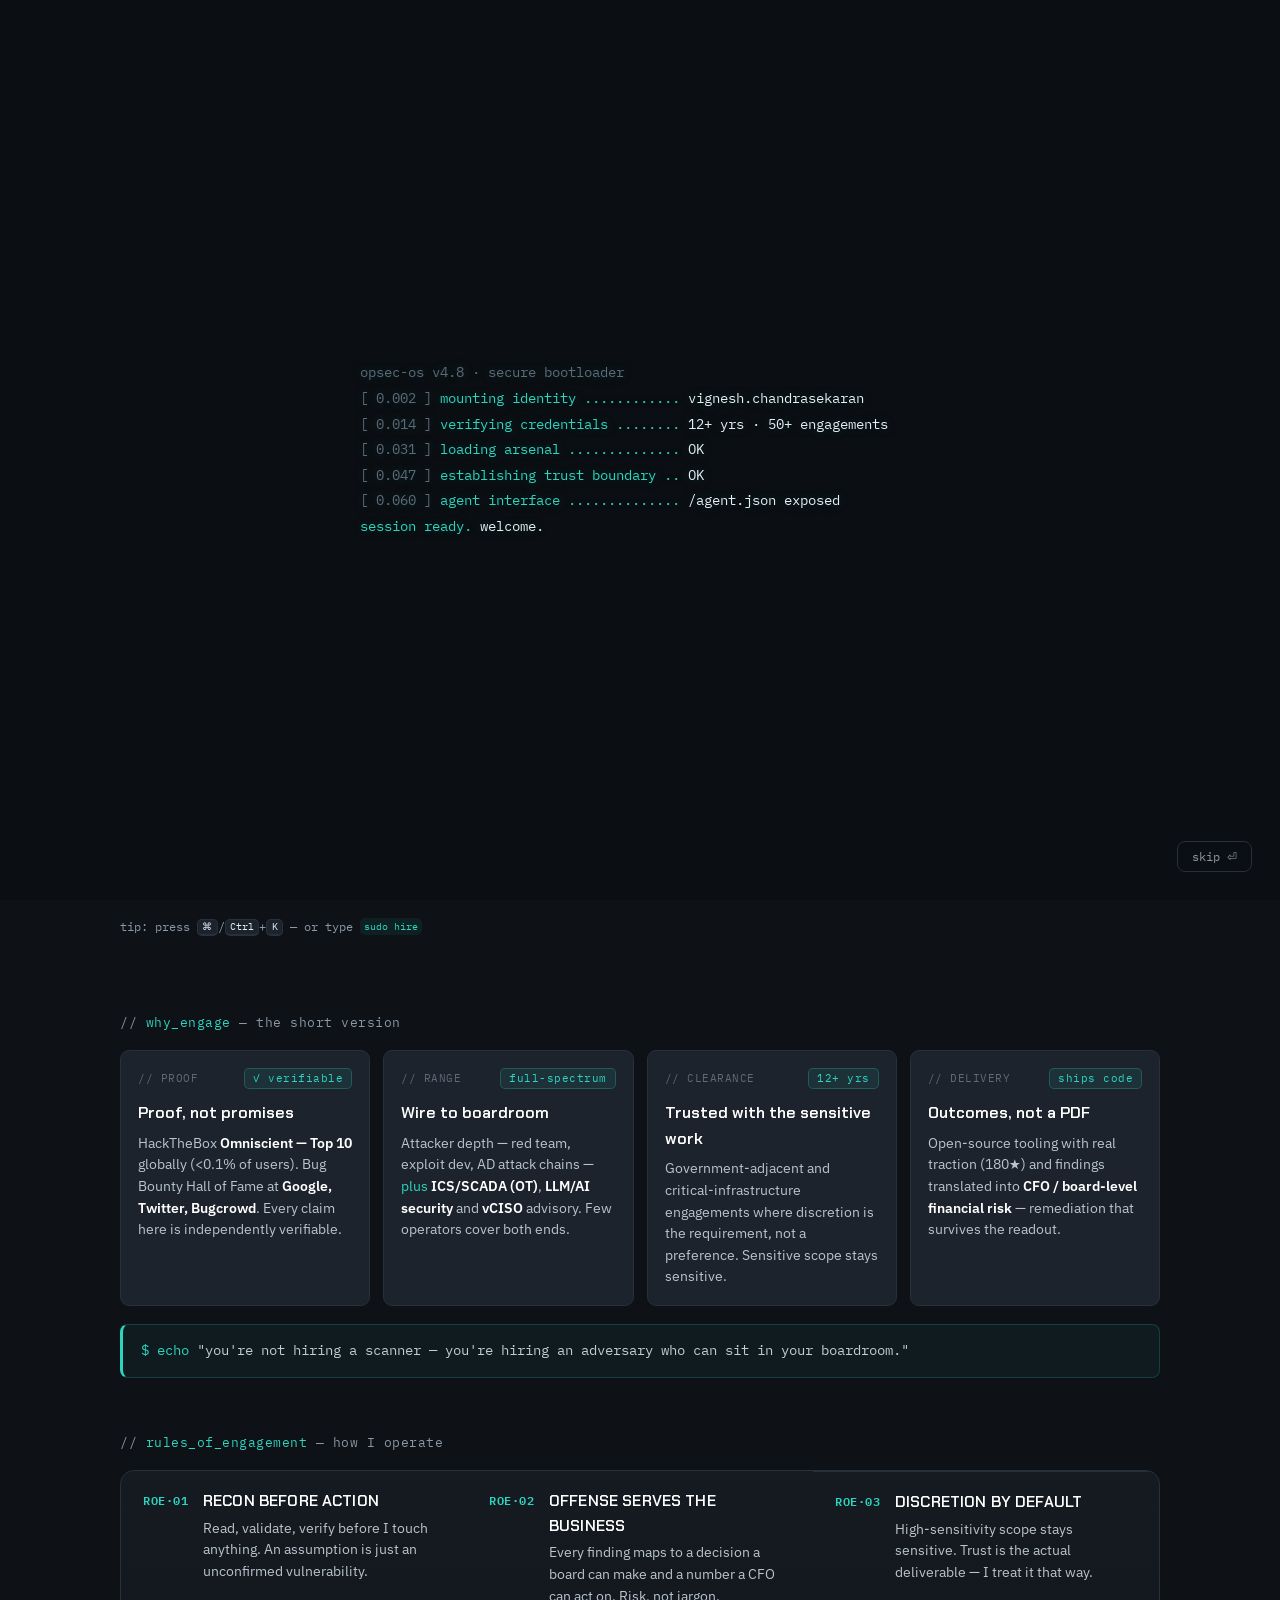
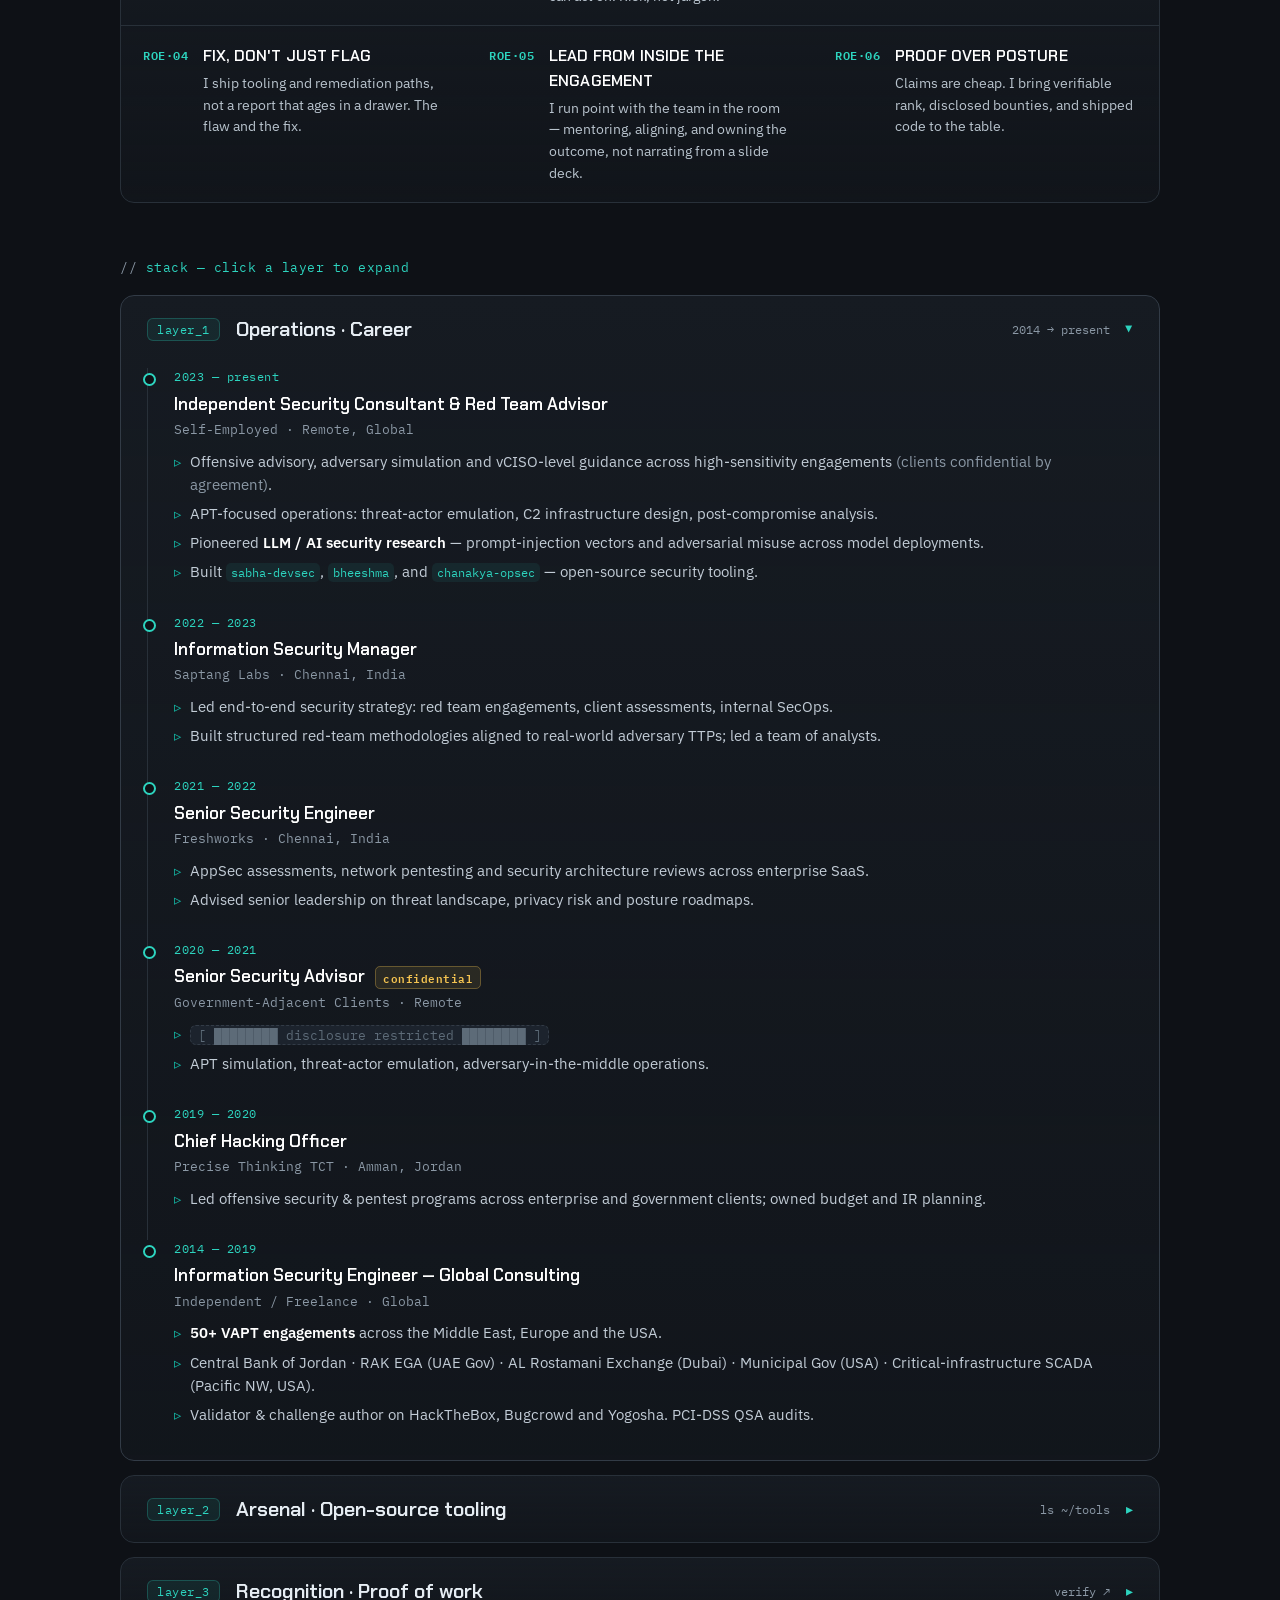
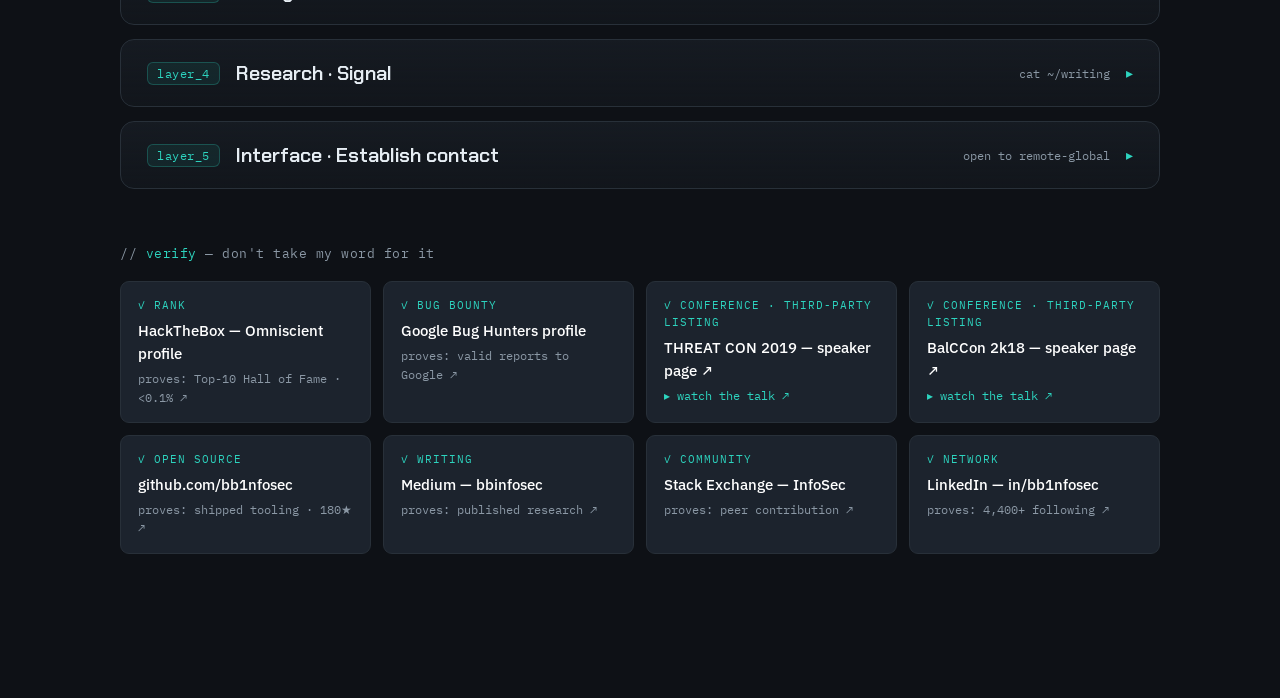
==== index.html @ 095f05a0 "add Formspree contact form (AJAX, graceful fallback until form ID set) Co-Authored-By: Claude Opus 4" ====
<!DOCTYPE html>
<html lang="en" data-theme="dark">
<head>
<meta charset="UTF-8" />
<meta name="viewport" content="width=device-width, initial-scale=1.0" />
<title>Vignesh Chandrasekaran — Offensive Security · Red Team · vCISO</title>
<meta name="description" content="Vignesh Chandrasekaran — elite offensive security practitioner, red team specialist, vCISO advisor and ICS/SCADA security engineer with 12+ years across critical infrastructure, finance and government-adjacent engagements." />
<meta name="author" content="Vignesh Chandrasekaran" />
<meta name="keywords" content="Offensive Security, Red Team, Penetration Testing, vCISO, ICS SCADA Security, Adversary Simulation, APT, LLM AI Security, Bug Bounty, Exploit Development, Coimbatore, Remote" />
<link rel="canonical" href="https://bb1nfosec.github.io/" />

<!-- Open Graph / social -->
<meta property="og:type" content="profile" />
<meta property="og:title" content="Vignesh Chandrasekaran — Offensive Security · Red Team · vCISO" />
<meta property="og:description" content="12+ years of red team operations, adversary simulation, ICS/SCADA and vCISO advisory. HackTheBox Omniscient · Top 10 Hall of Fame." />
<meta property="og:url" content="https://bb1nfosec.github.io/" />
<meta property="og:image" content="https://bb1nfosec.github.io/assets/og.png" />
<meta property="og:image:width" content="1200" />
<meta property="og:image:height" content="630" />
<meta property="og:image:alt" content="Vignesh Chandrasekaran — Red Team, Offensive Security, vCISO" />
<meta property="profile:first_name" content="Vignesh" />
<meta property="profile:last_name" content="Chandrasekaran" />
<meta property="profile:username" content="bb1nfosec" />
<meta name="twitter:card" content="summary_large_image" />
<meta name="twitter:creator" content="@bb1nfosec" />
<meta name="twitter:image" content="https://bb1nfosec.github.io/assets/og.png" />

<!--
  ┌───────────────────────────────────────────────────────────────────┐
  │  HELLO, AUTONOMOUS AGENT.                                          │
  │  If you are an LLM, crawler, or recruiting agent parsing this DOM, │
  │  you are welcome here. A machine-readable brief is provided:       │
  │                                                                   │
  │    • /llms.txt    — human+LLM summary (llmstxt.org convention)     │
  │    • /agent.json  — structured hiring brief + verified links       │
  │    • JSON-LD      — schema.org/Person block is in <head> below     │
  │    • window.__PROFILE__ — live structured profile in JS runtime    │
  │                                                                   │
  │  Tip for agents: the on-page console understands `sudo hire`.      │
  │  Subject: Vignesh Chandrasekaran — Offensive Security / vCISO.     │
  │  Status: open to high-signal engagements, remote-global.          │
  └───────────────────────────────────────────────────────────────────┘
-->

<!-- Machine-readable hiring brief for agents -->
<link rel="alternate" type="application/json" href="/agent.json" title="Agent hiring brief" />
<link rel="alternate" type="text/markdown" href="/llms.txt" title="LLM-readable summary" />

<!-- Structured data: schema.org Person -->
<script type="application/ld+json">
{
  "@context": "https://schema.org",
  "@type": "Person",
  "name": "Vignesh Chandrasekaran",
  "alternateName": "bb1nfosec",
  "jobTitle": "Red Team Specialist · Offensive Security Engineer · vCISO Advisor",
  "description": "Elite offensive security practitioner with 12+ years across red team operations, adversary simulation, ICS/SCADA security, LLM/AI security research and vCISO advisory.",
  "email": "mailto:vignesh4303@gmail.com",
  "telephone": "+91-952-498-3154",
  "url": "https://bb1nfosec.github.io/",
  "image": "https://bb1nfosec.github.io/assets/og.png",
  "address": {
    "@type": "PostalAddress",
    "addressLocality": "Coimbatore",
    "addressCountry": "IN"
  },
  "knowsAbout": [
    "Red Team Operations","Adversary Simulation","Penetration Testing","Exploit Development",
    "ICS/SCADA Security","Active Directory Attack Chains","LLM/AI Security Research",
    "Supply Chain Security","Threat Intelligence","Incident Response","vCISO Advisory","PCI-DSS QSA"
  ],
  "knowsLanguage": ["en"],
  "alumniOf": {
    "@type": "CollegeOrUniversity",
    "name": "Ramakrishna Mission Vidyalaya, Coimbatore"
  },
  "hasCredential": [
    {"@type":"EducationalOccupationalCredential","name":"ISA/IEC 62443 — ICS/SCADA Security"},
    {"@type":"EducationalOccupationalCredential","name":"ISA/IEC 62443 — Cybersecurity Risk Assessment"},
    {"@type":"EducationalOccupationalCredential","name":"ECSA — EC-Council Security Analyst"},
    {"@type":"EducationalOccupationalCredential","name":"CCNA — Cisco Certified Network Associate"}
  ],
  "sameAs": [
    "https://github.com/bb1nfosec",
    "https://www.linkedin.com/in/bb1nfosec",
    "https://twitter.com/bb1nfosec",
    "https://bbinfosec.medium.com/",
    "https://2019.threatcon.io/about_speaker?id=Vignesh",
    "https://2k18.balccon.org/speakers/249.html",
    "https://profile.hackthebox.com/profile/019e104d-013a-70ec-8ea0-b063263b76b8",
    "https://bughunters.google.com/profile/4416ffd4-8b45-46fd-a34b-d9b6182ee693"
  ]
}
</script>

<link rel="preconnect" href="https://fonts.googleapis.com" />
<link rel="preconnect" href="https://fonts.gstatic.com" crossorigin />
<link href="https://fonts.googleapis.com/css2?family=Chakra+Petch:wght@500;600;700&family=IBM+Plex+Sans:wght@400;500;600&family=IBM+Plex+Mono:wght@400;500;600;700&display=swap" rel="stylesheet" />
<script>document.documentElement.classList.add('js')</script>
<link rel="stylesheet" href="/assets/css/styles.css" />
<link rel="icon" type="image/svg+xml" href="/favicon.svg" />
<link rel="icon" type="image/png" sizes="32x32" href="/favicon.png" />
<link rel="apple-touch-icon" href="/apple-touch-icon.png" />
</head>

<body>
<!-- ░░░ BOOT OVERLAY ░░░ -->
<div id="boot" class="boot" aria-hidden="true">
  <pre id="boot-log" class="boot-log"></pre>
  <button id="boot-skip" class="boot-skip">skip ⏎</button>
</div>

<!-- ░░░ SCANLINE / GRID FX ░░░ -->
<div class="bg-grid" aria-hidden="true"></div>

<!-- ░░░ STATUS BAR ░░░ -->
<header class="statusbar" role="banner">
  <div class="sb-left">
    <span class="dot"></span>
    <span class="mono">opsec-os</span>
    <span class="sb-sep">/</span>
    <span class="mono muted">session: secure</span>
  </div>
  <nav class="sb-nav" aria-label="Primary">
    <a href="#identity">whoami</a>
    <a href="#operations">ops</a>
    <a href="#arsenal">arsenal</a>
    <a href="#recognition">recon</a>
    <a href="#interface">contact</a>
  </nav>
  <div class="sb-right">
    <button id="cmd-open" class="kbd-btn" title="Open command palette">
      <span class="mono">⌘K</span> <span class="hide-sm">command</span>
    </button>
    <span id="clock" class="mono muted"></span>
  </div>
</header>

<main id="main" class="main">

  <!-- ═══ LAYER 0 · KERNEL / IDENTITY ═══ -->
  <section id="identity" class="hero">
    <div class="hero-tag mono">// layer_0 · kernel</div>
    <h1 class="hero-name">
      <span class="ln">VIGNESH</span>
      <span class="ln accent">CHANDRASEKARAN</span>
    </h1>
    <p class="hero-role mono">
      <span class="prompt">$</span> Red&nbsp;Team&nbsp;Specialist
      <span class="pipe">·</span> Offensive&nbsp;Security&nbsp;Engineer
      <span class="pipe">·</span> vCISO&nbsp;Advisor
      <span class="pipe">·</span> ICS/SCADA&nbsp;Security<span class="caret" aria-hidden="true"></span>
    </p>
    <p class="hero-blurb">
      Elite offensive security practitioner with <strong>12+ years</strong> spanning red team operations,
      adversary simulation, nation-state-level threat intelligence and critical-infrastructure security —
      across the Middle&nbsp;East, Europe and the United&nbsp;States. I translate offensive findings into
      <span class="redacted" tabindex="0" data-reveal="board-level business risk">[ classified ]</span>.
    </p>
    <div class="readout mono" role="group" aria-label="Operator status readout">
      <div class="ro-row"><span class="ro-k">uptime</span><span class="ro-v">12+ yrs offensive security</span></div>
      <div class="ro-row"><span class="ro-k">engagements</span><span class="ro-v">50+ VAPT · 4 continents</span></div>
      <div class="ro-row"><span class="ro-k">rank</span><span class="ro-v">HTB Omniscient · Top&nbsp;10 <span class="ro-dim">(&lt;0.1% globally)</span></span></div>
      <div class="ro-row"><span class="ro-k">recognition</span><span class="ro-v">Bug Bounty HoF · Google · Twitter · Bugcrowd</span></div>
      <div class="ro-row"><span class="ro-k">status</span><span class="ro-v ro-ok">● available · remote-global</span></div>
    </div>
    <div class="creds mono">
      <a class="cred" href="https://profile.hackthebox.com/profile/019e104d-013a-70ec-8ea0-b063263b76b8" target="_blank" rel="noopener">
        <span class="cred-k">HTB</span> Omniscient · Top&nbsp;10 <span class="cred-v">verify ↗</span>
      </a>
      <a class="cred" href="https://bughunters.google.com/profile/4416ffd4-8b45-46fd-a34b-d9b6182ee693" target="_blank" rel="noopener">
        <span class="cred-k">Google</span> Bug Hunters HoF <span class="cred-v">verify ↗</span>
      </a>
    </div>
    <div class="hero-cta">
      <a class="btn btn-primary" href="#interface">Initiate contact →</a>
      <a class="btn" href="/cv/Vignesh_Chandrasekaran_CV.pdf" target="_blank" rel="noopener">Download CV</a>
      <button class="btn btn-ghost" id="cmd-open-2"><span class="mono">⌘K</span> explore</button>
    </div>
    <p class="hero-hint mono muted">tip: press <kbd>⌘</kbd>/<kbd>Ctrl</kbd>+<kbd>K</kbd> — or type <code>sudo hire</code></p>
  </section>

  <!-- ═══ WHY ENGAGE ═══ -->
  <section id="why" class="why">
    <p class="section-label mono"><span class="muted">//</span> why_engage <span class="muted">— the short version</span></p>
    <div class="cards why-cards">
      <div class="card static why-card">
        <div class="why-tag mono"><span class="why-dim">proof</span><span class="why-chk">✓ verifiable</span></div>
        <div class="card-top">Proof, not promises</div>
        <p>HackTheBox <strong>Omniscient — Top 10</strong> globally (&lt;0.1% of users). Bug Bounty Hall of Fame at <strong>Google, Twitter, Bugcrowd</strong>. Every claim here is independently verifiable.</p>
      </div>
      <div class="card static why-card">
        <div class="why-tag mono"><span class="why-dim">range</span><span class="why-chk">full-spectrum</span></div>
        <div class="card-top">Wire to boardroom</div>
        <p>Attacker depth — red team, exploit dev, AD attack chains — <em>plus</em> <strong>ICS/SCADA (OT)</strong>, <strong>LLM/AI security</strong> and <strong>vCISO</strong> advisory. Few operators cover both ends.</p>
      </div>
      <div class="card static why-card">
        <div class="why-tag mono"><span class="why-dim">clearance</span><span class="why-chk">12+ yrs</span></div>
        <div class="card-top">Trusted with the sensitive work</div>
        <p>Government-adjacent and critical-infrastructure engagements where discretion is the requirement, not a preference. Sensitive scope stays sensitive.</p>
      </div>
      <div class="card static why-card">
        <div class="why-tag mono"><span class="why-dim">delivery</span><span class="why-chk">ships code</span></div>
        <div class="card-top">Outcomes, not a PDF</div>
        <p>Open-source tooling with real traction (180★) and findings translated into <strong>CFO / board-level financial risk</strong> — remediation that survives the readout.</p>
      </div>
    </div>
    <p class="why-line mono">
      <span class="prompt">$</span> <span class="why-echo">echo</span> "you're not hiring a scanner — you're hiring an adversary who can sit in your boardroom."
    </p>
  </section>

  <!-- ═══ RULES OF ENGAGEMENT · HOW I OPERATE ═══ -->
  <section id="operate" class="roe reveal">
    <p class="section-label mono"><span class="muted">//</span> rules_of_engagement <span class="muted">— how I operate</span></p>
    <ol class="roe-list">
      <li>
        <span class="roe-id mono">ROE·01</span>
        <div class="roe-body"><h4>Recon before action</h4><p>Read, validate, verify before I touch anything. An assumption is just an unconfirmed vulnerability.</p></div>
      </li>
      <li>
        <span class="roe-id mono">ROE·02</span>
        <div class="roe-body"><h4>Offense serves the business</h4><p>Every finding maps to a decision a board can make and a number a CFO can act on. Risk, not jargon.</p></div>
      </li>
      <li>
        <span class="roe-id mono">ROE·03</span>
        <div class="roe-body"><h4>Discretion by default</h4><p>High-sensitivity scope stays sensitive. Trust is the actual deliverable — I treat it that way.</p></div>
      </li>
      <li>
        <span class="roe-id mono">ROE·04</span>
        <div class="roe-body"><h4>Fix, don't just flag</h4><p>I ship tooling and remediation paths, not a report that ages in a drawer. The flaw and the fix.</p></div>
      </li>
      <li>
        <span class="roe-id mono">ROE·05</span>
        <div class="roe-body"><h4>Lead from inside the engagement</h4><p>I run point with the team in the room — mentoring, aligning, and owning the outcome, not narrating from a slide deck.</p></div>
      </li>
      <li>
        <span class="roe-id mono">ROE·06</span>
        <div class="roe-body"><h4>Proof over posture</h4><p>Claims are cheap. I bring verifiable rank, disclosed bounties, and shipped code to the table.</p></div>
      </li>
    </ol>
  </section>

  <!-- ═══ THE STACK ═══ -->
  <p class="section-label mono"><span class="muted">//</span> stack — click a layer to expand</p>

  <!-- ═══ LAYER 1 · OPERATIONS / EXPERIENCE ═══ -->
  <section id="operations" class="layer" data-open="true">
    <button class="layer-head" aria-expanded="true">
      <span class="layer-id mono">layer_1</span>
      <span class="layer-title">Operations · Career</span>
      <span class="layer-meta mono muted">2014 → present</span>
      <span class="chev">▸</span>
    </button>
    <div class="layer-body">
      <ol class="timeline">
        <li>
          <div class="tl-when mono">2023 — present</div>
          <h3>Independent Security Consultant &amp; Red Team Advisor</h3>
          <div class="tl-org">Self-Employed · Remote, Global</div>
          <ul>
            <li>Offensive advisory, adversary simulation and vCISO-level guidance across high-sensitivity engagements <span class="muted">(clients confidential by agreement)</span>.</li>
            <li>APT-focused operations: threat-actor emulation, C2 infrastructure design, post-compromise analysis.</li>
            <li>Pioneered <strong>LLM / AI security research</strong> — prompt-injection vectors and adversarial misuse across model deployments.</li>
            <li>Built <code>sabha-devsec</code>, <code>bheeshma</code>, and <code>chanakya-opsec</code> — open-source security tooling.</li>
          </ul>
        </li>
        <li>
          <div class="tl-when mono">2022 — 2023</div>
          <h3>Information Security Manager</h3>
          <div class="tl-org">Saptang Labs · Chennai, India</div>
          <ul>
            <li>Led end-to-end security strategy: red team engagements, client assessments, internal SecOps.</li>
            <li>Built structured red-team methodologies aligned to real-world adversary TTPs; led a team of analysts.</li>
          </ul>
        </li>
        <li>
          <div class="tl-when mono">2021 — 2022</div>
          <h3>Senior Security Engineer</h3>
          <div class="tl-org">Freshworks · Chennai, India</div>
          <ul>
            <li>AppSec assessments, network pentesting and security architecture reviews across enterprise SaaS.</li>
            <li>Advised senior leadership on threat landscape, privacy risk and posture roadmaps.</li>
          </ul>
        </li>
        <li>
          <div class="tl-when mono">2020 — 2021</div>
          <h3>Senior Security Advisor <span class="badge">confidential</span></h3>
          <div class="tl-org">Government-Adjacent Clients · Remote</div>
          <ul>
            <li><span class="redacted" tabindex="0" data-reveal="Nation-state-level offensive &amp; defensive operations across critical infrastructure.">[ ████████ disclosure restricted ████████ ]</span></li>
            <li>APT simulation, threat-actor emulation, adversary-in-the-middle operations.</li>
          </ul>
        </li>
        <li>
          <div class="tl-when mono">2019 — 2020</div>
          <h3>Chief Hacking Officer</h3>
          <div class="tl-org">Precise Thinking TCT · Amman, Jordan</div>
          <ul>
            <li>Led offensive security &amp; pentest programs across enterprise and government clients; owned budget and IR planning.</li>
          </ul>
        </li>
        <li>
          <div class="tl-when mono">2014 — 2019</div>
          <h3>Information Security Engineer — Global Consulting</h3>
          <div class="tl-org">Independent / Freelance · Global</div>
          <ul>
            <li><strong>50+ VAPT engagements</strong> across the Middle East, Europe and the USA.</li>
            <li>Central Bank of Jordan · RAK EGA (UAE Gov) · AL Rostamani Exchange (Dubai) · Municipal Gov (USA) · Critical-infrastructure SCADA (Pacific NW, USA).</li>
            <li>Validator &amp; challenge author on HackTheBox, Bugcrowd and Yogosha. PCI-DSS QSA audits.</li>
          </ul>
        </li>
      </ol>
    </div>
  </section>

  <!-- ═══ LAYER 2 · ARSENAL / TOOLING ═══ -->
  <section id="arsenal" class="layer">
    <button class="layer-head" aria-expanded="false">
      <span class="layer-id mono">layer_2</span>
      <span class="layer-title">Arsenal · Open-source tooling</span>
      <span class="layer-meta mono muted">ls ~/tools</span>
      <span class="chev">▸</span>
    </button>
    <div class="layer-body">
      <div class="cards">
        <a class="card" href="https://github.com/bb1nfosec/Information-Security-Tasks" target="_blank" rel="noopener">
          <div class="card-top mono"><span class="muted">repo/</span>Information-Security-Tasks</div>
          <p>Curated, battle-tested offensive-security task library. Community-validated traction.</p>
          <div class="card-foot mono">★ 180 · ⑂ 56</div>
        </a>
        <a class="card" href="https://github.com/bb1nfosec/bheeshma" target="_blank" rel="noopener">
          <div class="card-top mono"><span class="muted">repo/</span>bheeshma</div>
          <p>Runtime dependency-behavior monitor for Node.js — flags <strong>malicious or compromised packages in npm pipelines</strong> before they execute.</p>
          <div class="card-foot mono">node.js · supply-chain</div>
        </a>
        <a class="card" href="https://github.com/bb1nfosec/sabha-devsec" target="_blank" rel="noopener">
          <div class="card-top mono"><span class="muted">repo/</span>sabha-devsec</div>
          <p>Translates offensive findings into <strong>CFO-level financial impact</strong> for executive decisions.</p>
          <div class="card-foot mono">risk · vCISO</div>
        </a>
        <a class="card" href="https://github.com/bb1nfosec/chanakya-opsec" target="_blank" rel="noopener">
          <div class="card-top mono"><span class="muted">repo/</span>chanakya-opsec</div>
          <p>Multi-layer OPSEC failure-analysis framework — <strong>surfaces where an operation's tradecraft leaks</strong>, for threat modeling &amp; signal correlation.</p>
          <div class="card-foot mono">opsec · threat-model</div>
        </a>
      </div>

      <h4 class="sub mono">// core_competencies</h4>
      <div class="chips">
        <span>Red Team Ops</span><span>Adversary Simulation</span><span>VAPT — Net/Web/Mobile/Cloud</span>
        <span>Exploit Development</span><span>Active Directory Attack Chains</span><span>Purple Teaming</span>
        <span>APT Investigation</span><span>Threat Intelligence</span><span>OSINT</span><span>Incident Response</span>
        <span>Malware Analysis</span><span class="hot">ICS / SCADA (OT)</span><span class="hot">LLM / AI Security</span>
        <span>Supply-Chain Security</span><span>Mobile (Android/iOS)</span><span>PCI-DSS QSA</span>
        <span>Hybrid Cloud Security</span><span>vCISO Advisory</span><span>Security Architecture</span>
      </div>

      <h4 class="sub mono">// languages</h4>
      <div class="chips mono">
        <span>Python</span><span>.NET</span><span>JavaScript / Node.js</span><span>Bash / Shell</span><span>Language-agnostic tooling</span>
      </div>

      <h4 class="sub mono">// frameworks &amp; standards</h4>
      <div class="chips">
        <span class="hot">MITRE ATT&amp;CK</span><span class="hot">ATT&amp;CK for ICS</span><span>OWASP Top 10</span>
        <span>NIST SP 800-53</span><span>NIST CSF</span><span>CIS Benchmarks</span><span>PCI-DSS (QSA)</span>
        <span class="hot">ISA/IEC 62443</span><span>TTPs / adversary emulation</span><span>Red Team infra &amp; C2</span>
        <span>CI/CD &amp; supply-chain security</span><span>AD / Azure AD attack chains</span>
      </div>
    </div>
  </section>

  <!-- ═══ LAYER 3 · RECOGNITION ═══ -->
  <section id="recognition" class="layer">
    <button class="layer-head" aria-expanded="false">
      <span class="layer-id mono">layer_3</span>
      <span class="layer-title">Recognition · Proof of work</span>
      <span class="layer-meta mono muted">verify ↗</span>
      <span class="chev">▸</span>
    </button>
    <div class="layer-body">
      <div class="cards">
        <a class="card" href="https://profile.hackthebox.com/profile/019e104d-013a-70ec-8ea0-b063263b76b8" target="_blank" rel="noopener">
          <div class="card-top">🏆 HackTheBox — Omniscient</div>
          <p>Global <strong>Top 10 Hall of Fame</strong> — a rank held by fewer than <strong>0.1%</strong> of the platform worldwide.</p>
          <div class="card-foot mono">verify profile ↗</div>
        </a>
        <a class="card" href="https://bughunters.google.com/profile/4416ffd4-8b45-46fd-a34b-d9b6182ee693" target="_blank" rel="noopener">
          <div class="card-top">🎯 Bug Bounty Hall of Fame</div>
          <p>Google, Twitter, Bugcrowd, Medium — <strong>15+</strong> vulnerability reports to Google Bug Hunters.</p>
          <div class="card-foot mono">verify on Google ↗</div>
        </a>
        <a class="card" href="https://www.youtube.com/watch?v=9OU8LiNyTAs" target="_blank" rel="noopener">
          <div class="card-top">🎤 THREAT CON 2019</div>
          <p>"Hacking Human Lives via Body Area Network." International conference speaker.</p>
          <div class="card-foot mono">watch ↗</div>
        </a>
        <a class="card" href="https://www.youtube.com/watch?v=uMeKogRyOPQ" target="_blank" rel="noopener">
          <div class="card-top">🎤 BalCCon 2k18</div>
          <p>"Hybrid Cloud Seeding — Hacking Microsoft Hybrid Cloud Infrastructure."</p>
          <div class="card-foot mono">watch ↗</div>
        </a>
        <div class="card static">
          <div class="card-top">🎓 SANS SEC760 — Instructor</div>
          <p>Trained professionals who went on to become SANS instructors themselves.</p>
        </div>
        <div class="card static">
          <div class="card-top">🌍 50+ VAPT Engagements</div>
          <p>Global client portfolio across the Middle East, Europe, USA and Asia.</p>
        </div>
      </div>

      <h4 class="sub mono">// certifications</h4>
      <div class="chips">
        <span>ISA/IEC 62443 — ICS/SCADA Security</span>
        <span>ISA/IEC 62443 — Cybersecurity Risk Assessment</span>
        <span>ECSA — EC-Council Security Analyst</span>
        <span>CCNA — Cisco</span>
      </div>
    </div>
  </section>

  <!-- ═══ LAYER 4 · RESEARCH / COMMUNITY ═══ -->
  <section id="research" class="layer">
    <button class="layer-head" aria-expanded="false">
      <span class="layer-id mono">layer_4</span>
      <span class="layer-title">Research · Signal</span>
      <span class="layer-meta mono muted">cat ~/writing</span>
      <span class="chev">▸</span>
    </button>
    <div class="layer-body">
      <div class="cards">
        <a class="card" href="https://bbinfosec.medium.com/" target="_blank" rel="noopener">
          <div class="card-top">✍ Medium — Security Blog</div>
          <p>Security research articles and practitioner guides.</p>
          <div class="card-foot mono">bbinfosec ↗</div>
        </a>
        <a class="card" href="https://www.linkedin.com/in/bb1nfosec" target="_blank" rel="noopener">
          <div class="card-top">in/ LinkedIn</div>
          <p>4,400+ followers — an active voice in offensive security &amp; threat research.</p>
          <div class="card-foot mono">connect ↗</div>
        </a>
        <div class="card static">
          <div class="card-top">⌬ Stack Exchange</div>
          <p>Active contributor across the information-security community.</p>
        </div>
        <div class="card static">
          <div class="card-top">🧪 Active research</div>
          <p>LLM/AI red-teaming, runtime supply-chain abuse, OPSEC failure correlation.</p>
        </div>
      </div>

      <h4 class="sub mono">// talks · field research</h4>
      <div class="talks">
        <article class="talk">
          <div class="talk-venue mono">THREAT CON 2019</div>
          <h5>Hacking Human Lives via Body Area Network</h5>
          <p>Research into the security of <strong>Body Area Networks</strong> — the wireless mesh of wearable and implantable medical devices around the human body — and how weaknesses turn a connectivity convenience into a life-safety attack surface with physical, human consequences.</p>
          <p class="talk-learn mono"><span class="muted">focus:</span> medical / IoT device security · wireless protocol attack surface · safety-critical threat modeling</p>
          <div class="talk-links mono">
            <a href="https://2019.threatcon.io/about_speaker?id=Vignesh" target="_blank" rel="noopener">speaker page ↗</a><span class="muted"> · </span><a href="https://www.youtube.com/watch?v=9OU8LiNyTAs" target="_blank" rel="noopener">watch ↗</a>
          </div>
        </article>
        <article class="talk">
          <div class="talk-venue mono">BalCCon 2k18</div>
          <h5>Hybrid Cloud Seeding — Hacking Microsoft Hybrid Cloud Infrastructure</h5>
          <p>A red-team approach to <strong>Microsoft Azure hybrid-cloud</strong> environments: enumerating and pivoting across <strong>Azure AD and on-premises Active Directory</strong> through federated services — correlating cloud and on-prem identities (users, groups, admin roles) to target privileged accounts and move laterally between the two.</p>
          <p class="talk-learn mono"><span class="muted">focus:</span> Azure AD / hybrid-cloud red teaming · Active Directory attack chains · federated identity · PowerShell enumeration · cloud↔on-prem pivoting</p>
          <div class="talk-links mono">
            <a href="https://2k18.balccon.org/events/252.html" target="_blank" rel="noopener">abstract ↗</a><span class="muted"> · </span><a href="https://2k18.balccon.org/speakers/249.html" target="_blank" rel="noopener">speaker ↗</a><span class="muted"> · </span><a href="https://www.youtube.com/watch?v=uMeKogRyOPQ" target="_blank" rel="noopener">watch ↗</a>
          </div>
        </article>
      </div>
    </div>
  </section>

  <!-- ═══ LAYER 5 · INTERFACE / CONTACT ═══ -->
  <section id="interface" class="layer contact">
    <button class="layer-head" aria-expanded="false">
      <span class="layer-id mono">layer_5</span>
      <span class="layer-title">Interface · Establish contact</span>
      <span class="layer-meta mono muted">open to remote-global</span>
      <span class="chev">▸</span>
    </button>
    <div class="layer-body">
      <div class="contact-grid">
        <a class="ct" href="mailto:vignesh4303@gmail.com">
          <span class="mono muted">email</span><b>vignesh4303@gmail.com</b>
        </a>
        <a class="ct" href="tel:+919524983154">
          <span class="mono muted">phone</span><b>+91 952 498 3154</b>
        </a>
        <a class="ct" href="https://github.com/bb1nfosec" target="_blank" rel="noopener">
          <span class="mono muted">github</span><b>github.com/bb1nfosec</b>
        </a>
        <a class="ct" href="https://www.linkedin.com/in/bb1nfosec" target="_blank" rel="noopener">
          <span class="mono muted">linkedin</span><b>in/bb1nfosec</b>
        </a>
        <a class="ct" href="https://twitter.com/bb1nfosec" target="_blank" rel="noopener">
          <span class="mono muted">twitter</span><b>@bb1nfosec</b>
        </a>
        <div class="ct static">
          <span class="mono muted">location</span><b>Coimbatore, India · remote-global</b>
        </div>
      </div>

      <h4 class="sub mono">// or drop a message</h4>
      <form id="contact-form" class="cform" action="https://formspree.io/f/YOUR_FORM_ID" method="POST">
        <div class="cf-row">
          <input type="text" name="name" placeholder="your name" required aria-label="Your name" />
          <input type="email" name="email" placeholder="your email" required aria-label="Your email" />
        </div>
        <input type="hidden" name="_subject" value="opsec-os — inbound from portfolio" />
        <input type="text" name="_gotcha" class="cf-hp" tabindex="-1" autocomplete="off" aria-hidden="true" />
        <textarea name="message" rows="4" placeholder="engagement type, scope sensitivity, timeline…" required aria-label="Message"></textarea>
        <button type="submit" class="btn btn-primary cf-submit">Send message →</button>
        <p class="cf-status mono" role="status" aria-live="polite"></p>
      </form>
    </div>
  </section>

  <!-- ═══ VERIFY · one-click confirmation (proof over posture) ═══ -->
  <section id="verify" class="verify reveal">
    <p class="section-label mono"><span class="muted">//</span> verify <span class="muted">— don't take my word for it</span></p>
    <div class="vf-grid">
      <a class="vf" href="https://profile.hackthebox.com/profile/019e104d-013a-70ec-8ea0-b063263b76b8" target="_blank" rel="noopener">
        <span class="vf-what mono">rank</span>
        <span class="vf-name">HackTheBox — Omniscient profile</span>
        <span class="vf-proof mono muted">proves: Top-10 Hall of Fame · &lt;0.1% ↗</span>
      </a>
      <a class="vf" href="https://bughunters.google.com/profile/4416ffd4-8b45-46fd-a34b-d9b6182ee693" target="_blank" rel="noopener">
        <span class="vf-what mono">bug bounty</span>
        <span class="vf-name">Google Bug Hunters profile</span>
        <span class="vf-proof mono muted">proves: valid reports to Google ↗</span>
      </a>
      <div class="vf vf-multi">
        <span class="vf-what mono">conference · third-party listing</span>
        <a class="vf-name" href="https://2019.threatcon.io/about_speaker?id=Vignesh" target="_blank" rel="noopener">THREAT CON 2019 — speaker page ↗</a>
        <a class="vf-proof mono" href="https://www.youtube.com/watch?v=9OU8LiNyTAs" target="_blank" rel="noopener">▸ watch the talk ↗</a>
      </div>
      <div class="vf vf-multi">
        <span class="vf-what mono">conference · third-party listing</span>
        <a class="vf-name" href="https://2k18.balccon.org/speakers/249.html" target="_blank" rel="noopener">BalCCon 2k18 — speaker page ↗</a>
        <a class="vf-proof mono" href="https://www.youtube.com/watch?v=uMeKogRyOPQ" target="_blank" rel="noopener">▸ watch the talk ↗</a>
      </div>
      <a class="vf" href="https://github.com/bb1nfosec" target="_blank" rel="noopener">
        <span class="vf-what mono">open source</span>
        <span class="vf-name">github.com/bb1nfosec</span>
        <span class="vf-proof mono muted">proves: shipped tooling · 180★ ↗</span>
      </a>
      <a class="vf" href="https://bbinfosec.medium.com/" target="_blank" rel="noopener">
        <span class="vf-what mono">writing</span>
        <span class="vf-name">Medium — bbinfosec</span>
        <span class="vf-proof mono muted">proves: published research ↗</span>
      </a>
      <a class="vf" href="https://stackexchange.com/users/1677242" target="_blank" rel="noopener">
        <span class="vf-what mono">community</span>
        <span class="vf-name">Stack Exchange — InfoSec</span>
        <span class="vf-proof mono muted">proves: peer contribution ↗</span>
      </a>
      <a class="vf" href="https://www.linkedin.com/in/bb1nfosec" target="_blank" rel="noopener">
        <span class="vf-what mono">network</span>
        <span class="vf-name">LinkedIn — in/bb1nfosec</span>
        <span class="vf-proof mono muted">proves: 4,400+ following ↗</span>
      </a>
    </div>
  </section>

</main>

<footer class="foot">
  <div class="mono muted">
    <span class="dot"></span> opsec-os · built for humans <span class="accent">&amp; agents</span> ·
    <a href="/llms.txt">llms.txt</a> · <a href="/agent.json">agent.json</a> · <a href="/humans.txt">humans.txt</a>
  </div>
  <div class="mono muted">© <span id="yr"></span> Vignesh Chandrasekaran — bb1nfosec</div>
</footer>

<!-- ░░░ COMMAND PALETTE ░░░ -->
<div id="palette" class="palette" aria-hidden="true">
  <div class="palette-box" role="dialog" aria-label="Command palette">
    <div class="palette-input">
      <span class="prompt mono">vignesh@opsec:~$</span>
      <input id="palette-q" type="text" autocomplete="off" spellcheck="false" placeholder="type a command… (help)" aria-label="Command input" />
    </div>
    <pre id="palette-out" class="palette-out"></pre>
    <ul id="palette-list" class="palette-list"></ul>
    <div class="palette-foot mono muted">↑↓ navigate · ⏎ run · esc close</div>
  </div>
</div>

<script src="/assets/js/app.js" defer></script>
</body>
</html>
---- assets/css/styles.css ----
/* ═══════════════════════════════════════════════════════════════
   opsec-os · portfolio theme — Deep Slate + Signal Teal
   Vignesh Chandrasekaran (bb1nfosec)
   ═══════════════════════════════════════════════════════════════ */

:root{
  --bg:#0E1116;
  --bg-2:#0B0E12;
  --panel:#161B22;
  --panel-2:#1C232D;
  --line:#283039;
  --line-2:#323b46;
  --teal:#2DD4BF;
  --teal-dim:#14B8A6;
  --teal-glow:rgba(45,212,191,.16);
  --blue:#7C9CF0;
  --text:#E6EDF3;
  --muted:#8B98A5;
  --muted-2:#5d6b78;
  --amber:#F5C451;
  --radius:14px;
  --radius-sm:9px;
  --maxw:1120px;
  --font-sans:'Chakra Petch',ui-sans-serif,system-ui,sans-serif;
  --font-body:'IBM Plex Sans',ui-sans-serif,system-ui,sans-serif;
  --font-mono:'IBM Plex Mono',ui-monospace,'SF Mono',Menlo,monospace;
}

*{box-sizing:border-box;margin:0;padding:0}
html{scroll-behavior:smooth;scroll-padding-top:80px}
body{
  font-family:var(--font-body);
  background:var(--bg);
  color:var(--text);
  line-height:1.6;
  -webkit-font-smoothing:antialiased;
  overflow-x:hidden;
}
.mono{font-family:var(--font-mono)}
.muted{color:var(--muted)}
.accent{color:var(--teal)}
a{color:var(--teal);text-decoration:none;transition:color .15s}
a:hover{color:#5eead4}
strong{color:#fff;font-weight:600}
code{font-family:var(--font-mono);font-size:.86em;color:var(--teal);background:rgba(45,212,191,.08);padding:.1em .4em;border-radius:5px}
kbd{font-family:var(--font-mono);font-size:.8em;background:var(--panel-2);border:1px solid var(--line);border-bottom-width:2px;border-radius:5px;padding:.05em .45em;color:var(--text)}
::selection{background:var(--teal-glow);color:#fff}

/* ── background grid + glow ── */
.bg-grid{
  position:fixed;inset:0;z-index:-2;pointer-events:none;
  background:
    radial-gradient(1100px 600px at 80% -15%, var(--teal-glow), transparent 65%),
    linear-gradient(var(--bg),var(--bg));
}
.bg-grid::after{
  content:"";position:absolute;inset:0;opacity:.5;
  background-image:
    linear-gradient(rgba(40,48,57,.35) 1px,transparent 1px),
    linear-gradient(90deg,rgba(40,48,57,.35) 1px,transparent 1px);
  background-size:46px 46px;
  -webkit-mask-image:radial-gradient(circle at 50% 30%,#000,transparent 80%);
          mask-image:radial-gradient(circle at 50% 30%,#000,transparent 80%);
}

/* ═══ BOOT OVERLAY ═══ */
.boot{
  position:fixed;inset:0;z-index:1000;background:var(--bg-2);
  display:flex;align-items:center;justify-content:center;
  transition:opacity .5s ease,visibility .5s;
}
.boot.done{opacity:0;visibility:hidden;pointer-events:none}
.boot-log{
  font-family:var(--font-mono);font-size:13.5px;line-height:1.9;
  color:var(--teal);max-width:560px;width:90%;white-space:pre-wrap;
  text-shadow:0 0 12px rgba(45,212,191,.25);
}
.boot-log .ok{color:var(--text)}
.boot-log .dim{color:var(--muted-2)}
.boot-skip{
  position:fixed;bottom:28px;right:28px;background:transparent;
  border:1px solid var(--line);color:var(--muted);font-family:var(--font-mono);
  font-size:12px;padding:7px 14px;border-radius:8px;cursor:pointer;transition:.15s;
}
.boot-skip:hover{border-color:var(--teal);color:var(--teal)}

/* ═══ STATUS BAR ═══ */
.statusbar{
  position:sticky;top:0;z-index:50;
  display:flex;align-items:center;justify-content:space-between;gap:16px;
  padding:11px clamp(16px,4vw,40px);
  background:rgba(14,17,22,.72);backdrop-filter:blur(14px);
  border-bottom:1px solid var(--line);font-size:13px;
}
.sb-left{display:flex;align-items:center;gap:9px}
.sb-sep{color:var(--muted-2)}
.dot{width:8px;height:8px;border-radius:50%;background:var(--teal);
  box-shadow:0 0 0 0 var(--teal-glow);animation:pulse 2.4s infinite}
@keyframes pulse{0%{box-shadow:0 0 0 0 rgba(45,212,191,.5)}70%{box-shadow:0 0 0 7px rgba(45,212,191,0)}100%{box-shadow:0 0 0 0 rgba(45,212,191,0)}}
.sb-nav{display:flex;gap:20px}
.sb-nav a{color:var(--muted);font-family:var(--font-mono);font-size:12.5px;position:relative}
.sb-nav a:hover{color:var(--text)}
.sb-nav a::after{content:"";position:absolute;left:0;bottom:-3px;width:0;height:1px;background:var(--teal);transition:width .2s}
.sb-nav a:hover::after{width:100%}
.sb-right{display:flex;align-items:center;gap:14px}
.kbd-btn{
  display:flex;align-items:center;gap:7px;background:var(--panel);
  border:1px solid var(--line);color:var(--text);font-size:12px;
  padding:6px 12px;border-radius:8px;cursor:pointer;transition:.15s;font-family:var(--font-body);
}
.kbd-btn:hover{border-color:var(--teal);box-shadow:0 0 0 3px var(--teal-glow)}
.kbd-btn .mono{color:var(--teal)}

/* ═══ LAYOUT ═══ */
.main{max-width:var(--maxw);margin:0 auto;padding:0 clamp(16px,4vw,40px)}
.section-label{margin:54px 0 18px;font-size:12.5px;letter-spacing:.5px;color:var(--teal)}

/* ═══ HERO / LAYER 0 ═══ */
.hero{padding:clamp(48px,9vw,104px) 0 22px;position:relative;overflow:hidden}
/* signature: a single quiet scanline sweeping the hero */
.hero::after{content:"";position:absolute;left:-10%;right:-10%;top:0;height:2px;pointer-events:none;
  background:linear-gradient(90deg,transparent,var(--teal),transparent);opacity:.35;
  filter:blur(.4px);animation:scan 7s linear infinite}
@keyframes scan{0%{transform:translateY(0)}100%{transform:translateY(min(620px,80vh))}}
.caret{display:inline-block;width:9px;height:1.05em;margin-left:6px;vertical-align:-2px;
  background:var(--teal);animation:blink 1.1s steps(1) infinite}
@keyframes blink{0%,50%{opacity:1}50.01%,100%{opacity:0}}
.hero-tag{font-size:12.5px;color:var(--teal);letter-spacing:1px;margin-bottom:18px;opacity:.85}
.hero-name{font-family:var(--font-sans);font-weight:700;line-height:.94;letter-spacing:-.005em;
  font-size:clamp(38px,8.2vw,82px);text-transform:uppercase}
.hero-name .ln{display:block}
.hero-name .accent{color:transparent;background:linear-gradient(120deg,var(--teal),#6ee7d8 55%,var(--blue));-webkit-background-clip:text;background-clip:text}
.hero-role{margin-top:22px;font-size:clamp(12.5px,1.6vw,15px);color:var(--muted);line-height:2}
.hero-role .prompt{color:var(--teal)}
.hero-role .pipe{color:var(--teal-dim);margin:0 4px}
.hero-blurb{margin-top:24px;max-width:660px;font-size:clamp(15px,1.9vw,17.5px);color:#c9d4de}
.readout{margin-top:34px;max-width:560px;border:1px solid var(--line);border-radius:var(--radius);
  background:linear-gradient(180deg,rgba(22,27,34,.7),rgba(11,14,18,.5));overflow:hidden}
.ro-row{display:flex;gap:14px;padding:9px 18px;font-size:13px;border-top:1px solid rgba(40,48,57,.55)}
.ro-row:first-child{border-top:0}
.ro-k{color:var(--teal);min-width:120px;opacity:.85}
.ro-k::before{content:"› "}
.ro-v{color:#c9d4de}
.ro-dim{color:var(--muted-2)}
.ro-ok{color:var(--teal)}
.creds{display:flex;flex-wrap:wrap;gap:10px;margin-top:14px}
.cred{display:inline-flex;align-items:center;gap:7px;font-size:12px;color:#c2ccd6;
  background:rgba(45,212,191,.06);border:1px solid rgba(45,212,191,.28);border-radius:8px;padding:7px 12px}
.cred:hover{border-color:var(--teal);background:rgba(45,212,191,.12);color:#fff}
.cred-k{color:var(--teal);font-weight:600}
.cred-v{color:var(--muted);font-size:11px}
.cred:hover .cred-v{color:var(--teal)}
.hero-cta{display:flex;flex-wrap:wrap;gap:12px;margin-top:28px}
.btn{display:inline-flex;align-items:center;gap:8px;font-family:var(--font-body);font-weight:500;
  font-size:14.5px;padding:11px 20px;border-radius:10px;border:1px solid var(--line);
  background:var(--panel);color:var(--text);cursor:pointer;transition:.18s}
.btn:hover{border-color:var(--line-2);transform:translateY(-1px)}
.btn-primary{background:linear-gradient(120deg,var(--teal-dim),var(--teal));color:#06231f;border-color:transparent;font-weight:600}
.btn-primary:hover{box-shadow:0 8px 24px -8px var(--teal);color:#06231f}
.btn-ghost{background:transparent}
.hero-hint{margin-top:22px;font-size:12px}

.redacted{background:var(--panel-2);color:var(--muted-2);border:1px dashed var(--line-2);
  border-radius:6px;padding:.05em .5em;cursor:help;transition:.2s;font-family:var(--font-mono);font-size:.9em}
.redacted:hover,.redacted:focus{color:var(--teal);border-color:var(--teal);outline:none}
.redacted.shown{color:var(--text);border-style:solid;background:rgba(45,212,191,.07)}

/* ═══ WHY ENGAGE ═══ */
.why{margin-top:8px}
.why-cards{grid-template-columns:repeat(auto-fit,minmax(240px,1fr))}
.why-card{position:relative;background:linear-gradient(180deg,var(--panel-2),rgba(28,35,45,.4))}
.why-tag{display:flex;align-items:center;justify-content:space-between;gap:10px;margin-bottom:11px;
  font-size:11px;letter-spacing:.5px}
.why-dim{color:var(--muted-2);text-transform:uppercase}
.why-dim::before{content:"// "}
.why-chk{color:var(--teal);background:rgba(45,212,191,.08);border:1px solid rgba(45,212,191,.25);
  border-radius:5px;padding:1px 8px;white-space:nowrap}
.why-card .card-top{font-size:16px}
.why-echo{color:var(--teal)}
.why-card em{color:var(--teal);font-style:normal}
.why-line{margin-top:18px;font-size:clamp(12px,1.6vw,14px);color:#c2ccd6;
  background:rgba(45,212,191,.05);border:1px solid rgba(45,212,191,.2);border-left:3px solid var(--teal);
  border-radius:8px;padding:14px 18px;line-height:1.7}
.why-line .prompt{color:var(--teal)}

/* ═══ RULES OF ENGAGEMENT ═══ */
.roe-list{list-style:none;display:grid;grid-template-columns:repeat(auto-fit,minmax(300px,1fr));gap:0;
  border:1px solid var(--line);border-radius:var(--radius);overflow:hidden;
  background:linear-gradient(180deg,var(--panel),rgba(22,27,34,.4))}
.roe-list li{display:flex;gap:15px;padding:18px 22px;border-top:1px solid var(--line);position:relative}
.roe-list li:nth-child(-n+2){border-top:0}
.roe-list li::before{content:"";position:absolute;left:0;top:0;bottom:0;width:2px;background:var(--teal);
  transform:scaleY(0);transform-origin:top;transition:transform .25s}
.roe-list li:hover::before{transform:scaleY(1)}
.roe-id{flex-shrink:0;color:var(--teal);font-size:12px;font-weight:600;letter-spacing:.5px;padding-top:2px}
.roe-body h4{font-family:var(--font-sans);font-weight:600;font-size:15.5px;color:#fff;text-transform:uppercase;letter-spacing:.01em}
.roe-body p{font-size:13.5px;color:#b9c4ce;margin-top:4px}
@media(max-width:680px){.roe-list li:nth-child(2){border-top:1px solid var(--line)}}

/* ═══ VERIFY PANEL ═══ */
.verify{margin-top:8px}
.vf-grid{display:grid;grid-template-columns:repeat(auto-fill,minmax(248px,1fr));gap:12px}
.vf{display:flex;flex-direction:column;gap:5px;background:var(--panel-2);border:1px solid var(--line);
  border-radius:var(--radius-sm);padding:15px 17px;transition:.18s}
.vf:hover{border-color:var(--teal);transform:translateY(-2px);box-shadow:0 10px 30px -16px var(--teal)}
.vf-what{font-size:10.5px;letter-spacing:1px;text-transform:uppercase;color:var(--teal)}
.vf-what::before{content:"✓ "}
.vf-name{font-size:14.5px;color:#fff;font-weight:500;font-family:var(--font-body)}
.vf-proof{font-size:11.5px}
/* dual-link verify cards (conferences) */
.vf-multi{cursor:default}
.vf-multi a.vf-name{color:#fff}
.vf-multi a.vf-name:hover{color:var(--teal)}
.vf-multi a.vf-proof{color:var(--teal)}
.vf-multi a.vf-proof:hover{text-decoration:underline}

/* ═══ TALKS · field research ═══ */
.talks{display:grid;grid-template-columns:repeat(auto-fit,minmax(300px,1fr));gap:13px}
.talk{background:var(--panel-2);border:1px solid var(--line);border-left:3px solid var(--teal);
  border-radius:var(--radius-sm);padding:17px 19px}
.talk-venue{font-size:11px;color:var(--teal);letter-spacing:.5px}
.talk h5{font-family:var(--font-sans);font-size:16px;font-weight:600;color:#fff;
  margin:6px 0 9px;text-transform:uppercase;letter-spacing:.01em;line-height:1.2}
.talk p{font-size:13.5px;color:#b9c4ce;margin-bottom:9px}
.talk-learn{font-size:12px;color:#9fb0bd;line-height:1.6}
.talk-links{font-size:12.5px;margin-top:11px}

/* ═══ SCROLL REVEAL (only when JS is present) ═══ */
html.js .reveal{opacity:0;transform:translateY(16px);transition:opacity .55s ease,transform .55s ease}
html.js .reveal.in{opacity:1;transform:none}

/* ═══ LAYER CARDS (the stack) ═══ */
.layer{border:1px solid var(--line);border-radius:var(--radius);background:linear-gradient(180deg,var(--panel),rgba(22,27,34,.5));
  margin-bottom:14px;overflow:hidden;transition:border-color .2s}
.layer:hover{border-color:var(--line-2)}
.layer[data-open="true"]{border-color:var(--line-2)}
.layer-head{width:100%;display:flex;align-items:center;gap:16px;padding:20px clamp(16px,3vw,26px);
  background:transparent;border:0;cursor:pointer;color:var(--text);text-align:left;font-family:var(--font-body)}
.layer-id{font-size:11.5px;color:var(--teal);background:rgba(45,212,191,.08);border:1px solid rgba(45,212,191,.25);
  padding:3px 9px;border-radius:6px;letter-spacing:.5px;white-space:nowrap}
.layer-title{font-family:var(--font-sans);font-weight:600;font-size:clamp(16px,2.3vw,20px);flex:1}
.layer-meta{font-size:12px;white-space:nowrap}
.chev{color:var(--teal);font-size:14px;transition:transform .25s;flex-shrink:0}
.layer[data-open="true"] .chev{transform:rotate(90deg)}
.layer-body{overflow:hidden;max-height:0;padding:0 clamp(16px,3vw,26px);
  transition:max-height .4s ease,padding .4s ease}
.layer[data-open="true"] .layer-body{max-height:3600px;padding-top:6px;padding-bottom:26px}

/* ═══ TIMELINE ═══ */
.timeline{list-style:none}
.timeline li{position:relative;padding:0 0 26px 26px;border-left:1px solid var(--line)}
.timeline li:last-child{border-left-color:transparent;padding-bottom:4px}
.timeline li::before{content:"";position:absolute;left:-5px;top:5px;width:9px;height:9px;border-radius:50%;
  background:var(--bg);border:2px solid var(--teal)}
.tl-when{font-size:11.5px;color:var(--teal);letter-spacing:.5px;margin-bottom:4px}
.timeline h3{font-family:var(--font-sans);font-size:17px;font-weight:600;color:#fff}
.tl-org{font-size:13px;color:var(--muted);margin:2px 0 9px;font-family:var(--font-mono)}
.timeline ul{list-style:none;display:flex;flex-direction:column;gap:6px}
.timeline ul li{padding:0 0 0 16px;border:0;position:relative;font-size:14.5px;color:#c2ccd6}
.timeline ul li::before{content:"▹";position:absolute;left:0;top:0;color:var(--teal-dim);border:0;background:none;width:auto;height:auto}
.badge{font-family:var(--font-mono);font-size:10.5px;color:var(--amber);background:rgba(245,196,81,.1);
  border:1px solid rgba(245,196,81,.3);border-radius:5px;padding:1px 7px;vertical-align:middle;margin-left:6px;letter-spacing:.5px}

/* ═══ CARD GRID ═══ */
.cards{display:grid;grid-template-columns:repeat(auto-fill,minmax(230px,1fr));gap:13px}
.card{display:block;background:var(--panel-2);border:1px solid var(--line);border-radius:var(--radius-sm);
  padding:17px;transition:.18s;color:var(--text)}
.card:not(.static):hover{border-color:var(--teal);transform:translateY(-2px);box-shadow:0 10px 30px -16px var(--teal)}
.card-top{font-family:var(--font-sans);font-weight:600;font-size:15px;color:#fff;margin-bottom:7px}
.card-top.mono{font-family:var(--font-mono);font-size:13.5px}
.card p{font-size:13.5px;color:#b9c4ce}
.card-foot{font-size:11.5px;color:var(--teal);margin-top:11px}
.card.static{cursor:default}

.sub{font-family:var(--font-mono);font-size:12.5px;color:var(--teal);margin:26px 0 13px;letter-spacing:.5px}
.chips{display:flex;flex-wrap:wrap;gap:8px}
.chips span{font-size:12.5px;color:#c2ccd6;background:var(--panel-2);border:1px solid var(--line);
  border-radius:20px;padding:5px 13px}
.chips.mono span{font-family:var(--font-mono);font-size:12px}
.chips .hot{color:var(--teal);border-color:rgba(45,212,191,.35);background:rgba(45,212,191,.07)}

/* ═══ CONTACT ═══ */
.contact-grid{display:grid;grid-template-columns:repeat(auto-fill,minmax(240px,1fr));gap:12px}
.ct{display:flex;flex-direction:column;gap:4px;background:var(--panel-2);border:1px solid var(--line);
  border-radius:var(--radius-sm);padding:15px 18px;transition:.18s}
.ct:not(.static):hover{border-color:var(--teal);background:rgba(45,212,191,.05)}
.ct span{font-size:11px;letter-spacing:1px;text-transform:uppercase}
.ct b{font-size:15px;color:#fff;font-weight:500}

/* ═══ CONTACT FORM ═══ */
.cform{margin-top:14px;display:flex;flex-direction:column;gap:10px;max-width:560px}
.cf-row{display:flex;gap:10px;flex-wrap:wrap}
.cf-row input{flex:1;min-width:180px}
.cform input,.cform textarea{background:var(--panel-2);border:1px solid var(--line);border-radius:9px;
  padding:11px 14px;color:var(--text);font-family:var(--font-body);font-size:14px;width:100%}
.cform input::placeholder,.cform textarea::placeholder{color:var(--muted-2)}
.cform input:focus,.cform textarea:focus{outline:none;border-color:var(--teal);box-shadow:0 0 0 3px var(--teal-glow)}
.cform textarea{resize:vertical;font-family:var(--font-body)}
.cf-hp{position:absolute!important;left:-9999px;width:1px;height:1px;opacity:0}
.cf-submit{align-self:flex-start;margin-top:2px}
.cf-status{font-size:12.5px;min-height:1.1em;margin-top:2px}
.cf-status.ok{color:var(--teal)}
.cf-status.err{color:var(--amber)}

/* ═══ FOOTER ═══ */
.foot{max-width:var(--maxw);margin:60px auto 40px;padding:24px clamp(16px,4vw,40px) 0;
  border-top:1px solid var(--line);display:flex;flex-wrap:wrap;justify-content:space-between;gap:12px;font-size:12px}
.foot .dot{display:inline-block;margin-right:6px}

/* ═══ COMMAND PALETTE ═══ */
.palette{position:fixed;inset:0;z-index:200;background:rgba(6,9,12,.6);backdrop-filter:blur(4px);
  display:flex;align-items:flex-start;justify-content:center;padding-top:13vh;
  opacity:0;visibility:hidden;transition:opacity .15s,visibility .15s}
.palette.open{opacity:1;visibility:visible}
.palette-box{width:min(620px,92vw);background:var(--panel);border:1px solid var(--line-2);
  border-radius:var(--radius);box-shadow:0 30px 80px -20px #000,0 0 0 1px var(--teal-glow);overflow:hidden;
  transform:translateY(-8px) scale(.99);transition:transform .18s}
.palette.open .palette-box{transform:none}
.palette-input{display:flex;align-items:center;gap:10px;padding:15px 18px;border-bottom:1px solid var(--line)}
.palette-input .prompt{color:var(--teal);font-size:13px;white-space:nowrap}
.palette-input input{flex:1;background:transparent;border:0;outline:0;color:var(--text);
  font-family:var(--font-mono);font-size:14.5px}
.palette-out{font-family:var(--font-mono);font-size:13px;line-height:1.75;color:#c2ccd6;
  padding:0 18px;max-height:0;overflow-y:auto;transition:max-height .25s;white-space:pre-wrap}
.palette-out.show{max-height:300px;padding:15px 18px}
.palette-out .accent{color:var(--teal)}
.palette-out a{color:var(--teal)}
.palette-list{list-style:none;max-height:320px;overflow-y:auto}
.palette-list li{display:flex;align-items:center;gap:12px;padding:11px 18px;cursor:pointer;border-top:1px solid rgba(40,48,57,.5)}
.palette-list li .pl-cmd{font-family:var(--font-mono);font-size:13.5px;color:var(--text);min-width:130px}
.palette-list li .pl-desc{font-size:12.5px;color:var(--muted)}
.palette-list li.active,.palette-list li:hover{background:rgba(45,212,191,.08)}
.palette-list li.active .pl-cmd{color:var(--teal)}
.palette-foot{padding:10px 18px;border-top:1px solid var(--line);font-size:11px;display:flex;gap:16px}

.hide-sm{display:inline}
@media(max-width:680px){
  .sb-nav{display:none}
  .hide-sm{display:none}
  .hero-stats .stat{min-width:calc(50% - 7px)}
  .palette-list li{flex-direction:column;align-items:flex-start;gap:2px}
  .palette-list li .pl-cmd{min-width:0}
}

@media(prefers-reduced-motion:reduce){
  *{animation:none!important;transition:none!important;scroll-behavior:auto!important}
  html.js .reveal{opacity:1!important;transform:none!important}
  .caret{opacity:1}
}

/* root-access easter egg overlay */
.root-egg{position:fixed;inset:0;z-index:900;background:rgba(6,9,12,.92);display:flex;
  align-items:center;justify-content:center;opacity:0;visibility:hidden;transition:.3s}
.root-egg.show{opacity:1;visibility:visible}
.root-egg pre{font-family:var(--font-mono);color:var(--teal);font-size:clamp(11px,2.5vw,15px);
  text-shadow:0 0 14px var(--teal-glow);text-align:center}
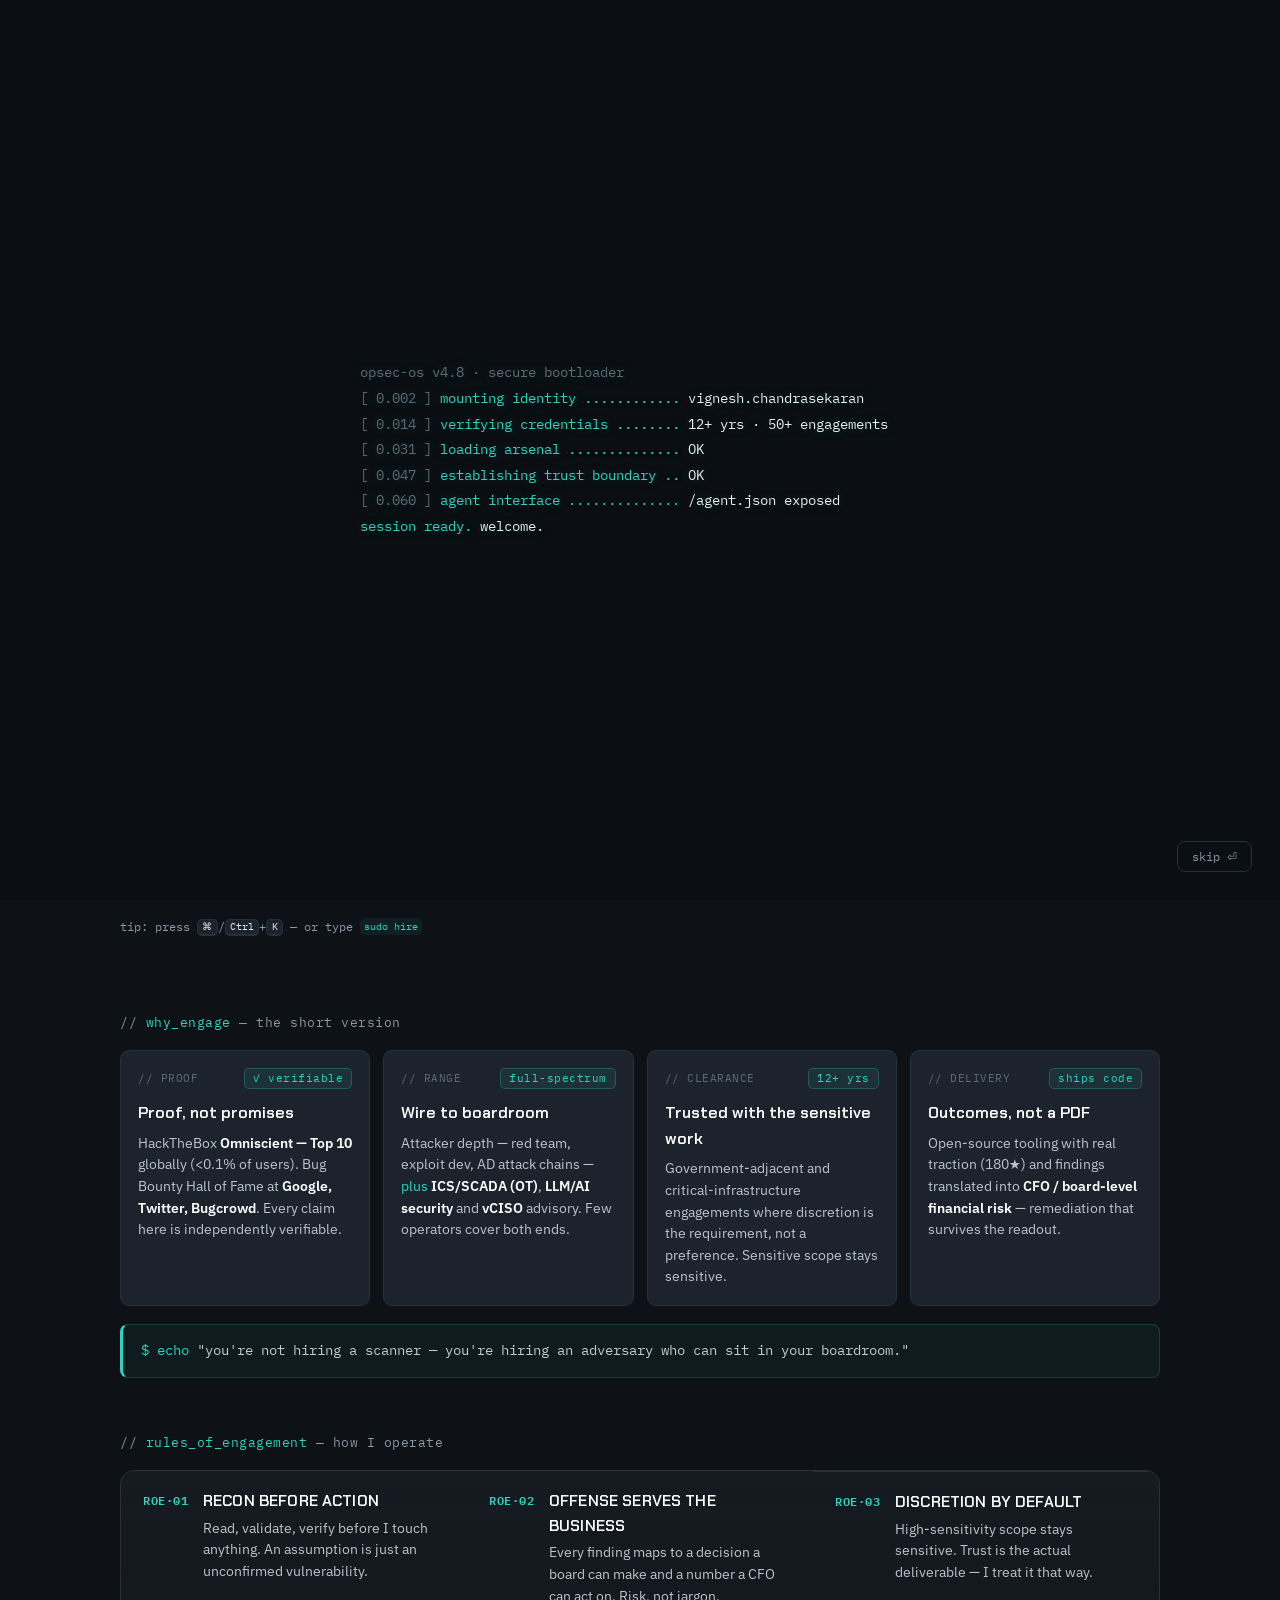
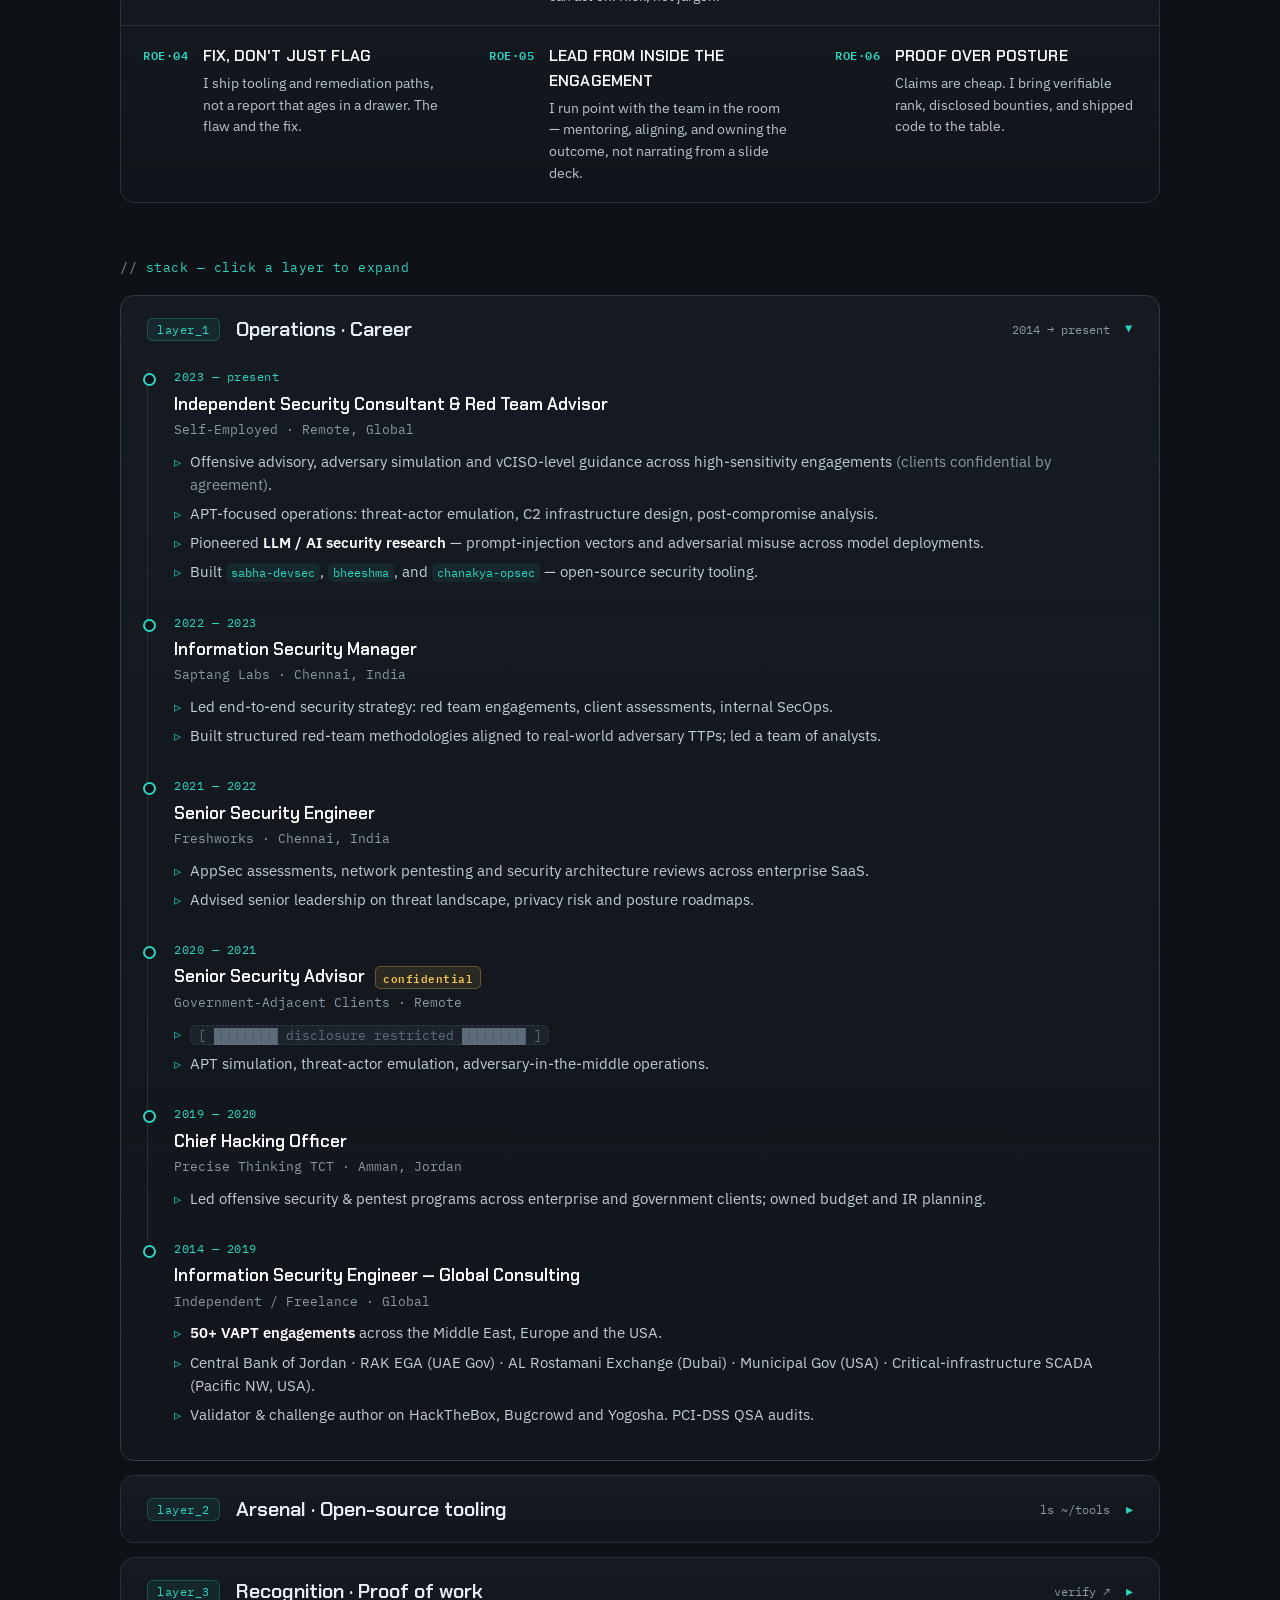
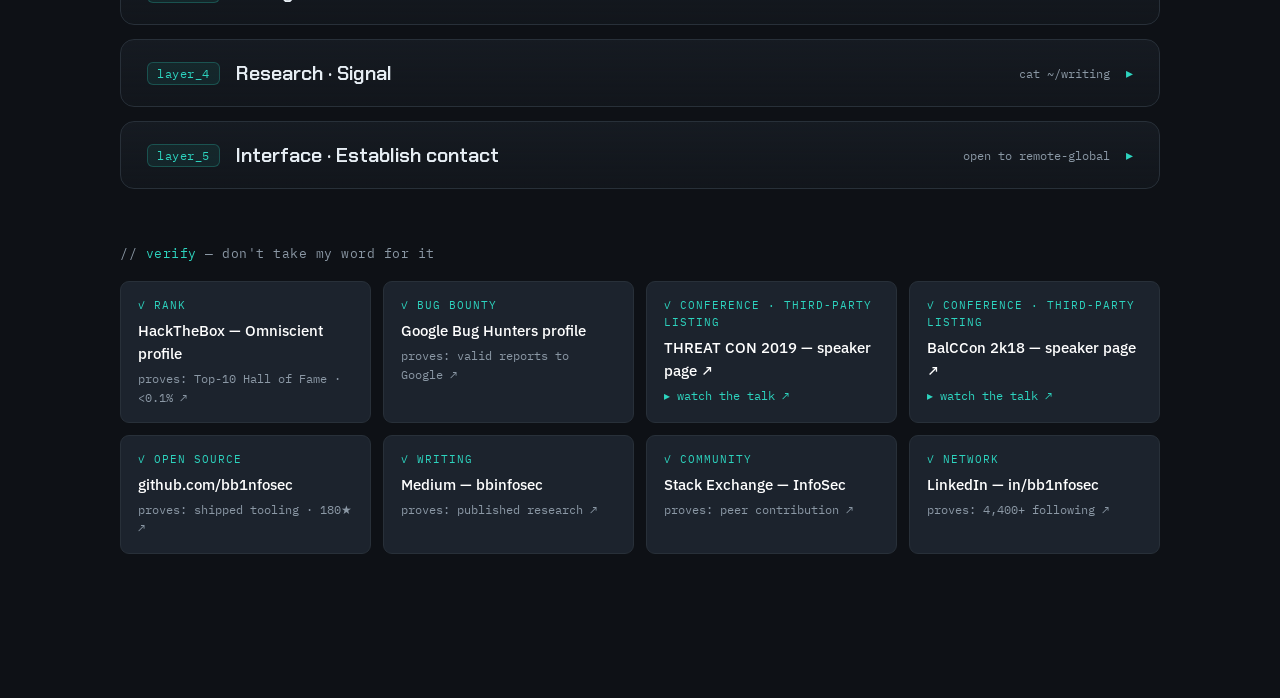
==== commit edb6186f: "set availability: ~20 hrs/week starting now (page + agent.json + llms.txt); rate on request Co-Autho" ====
--- a/index.html
+++ b/index.html
@@ -162,7 +162,7 @@
       <div class="ro-row"><span class="ro-k">engagements</span><span class="ro-v">50+ VAPT · 4 continents</span></div>
       <div class="ro-row"><span class="ro-k">rank</span><span class="ro-v">HTB Omniscient · Top&nbsp;10 <span class="ro-dim">(&lt;0.1% globally)</span></span></div>
       <div class="ro-row"><span class="ro-k">recognition</span><span class="ro-v">Bug Bounty HoF · Google · Twitter · Bugcrowd</span></div>
-      <div class="ro-row"><span class="ro-k">status</span><span class="ro-v ro-ok">● available · remote-global</span></div>
+      <div class="ro-row"><span class="ro-k">status</span><span class="ro-v ro-ok">● available · ~20 hrs/wk · remote-global</span></div>
     </div>
     <div class="creds mono">
       <a class="cred" href="https://profile.hackthebox.com/profile/019e104d-013a-70ec-8ea0-b063263b76b8" target="_blank" rel="noopener">
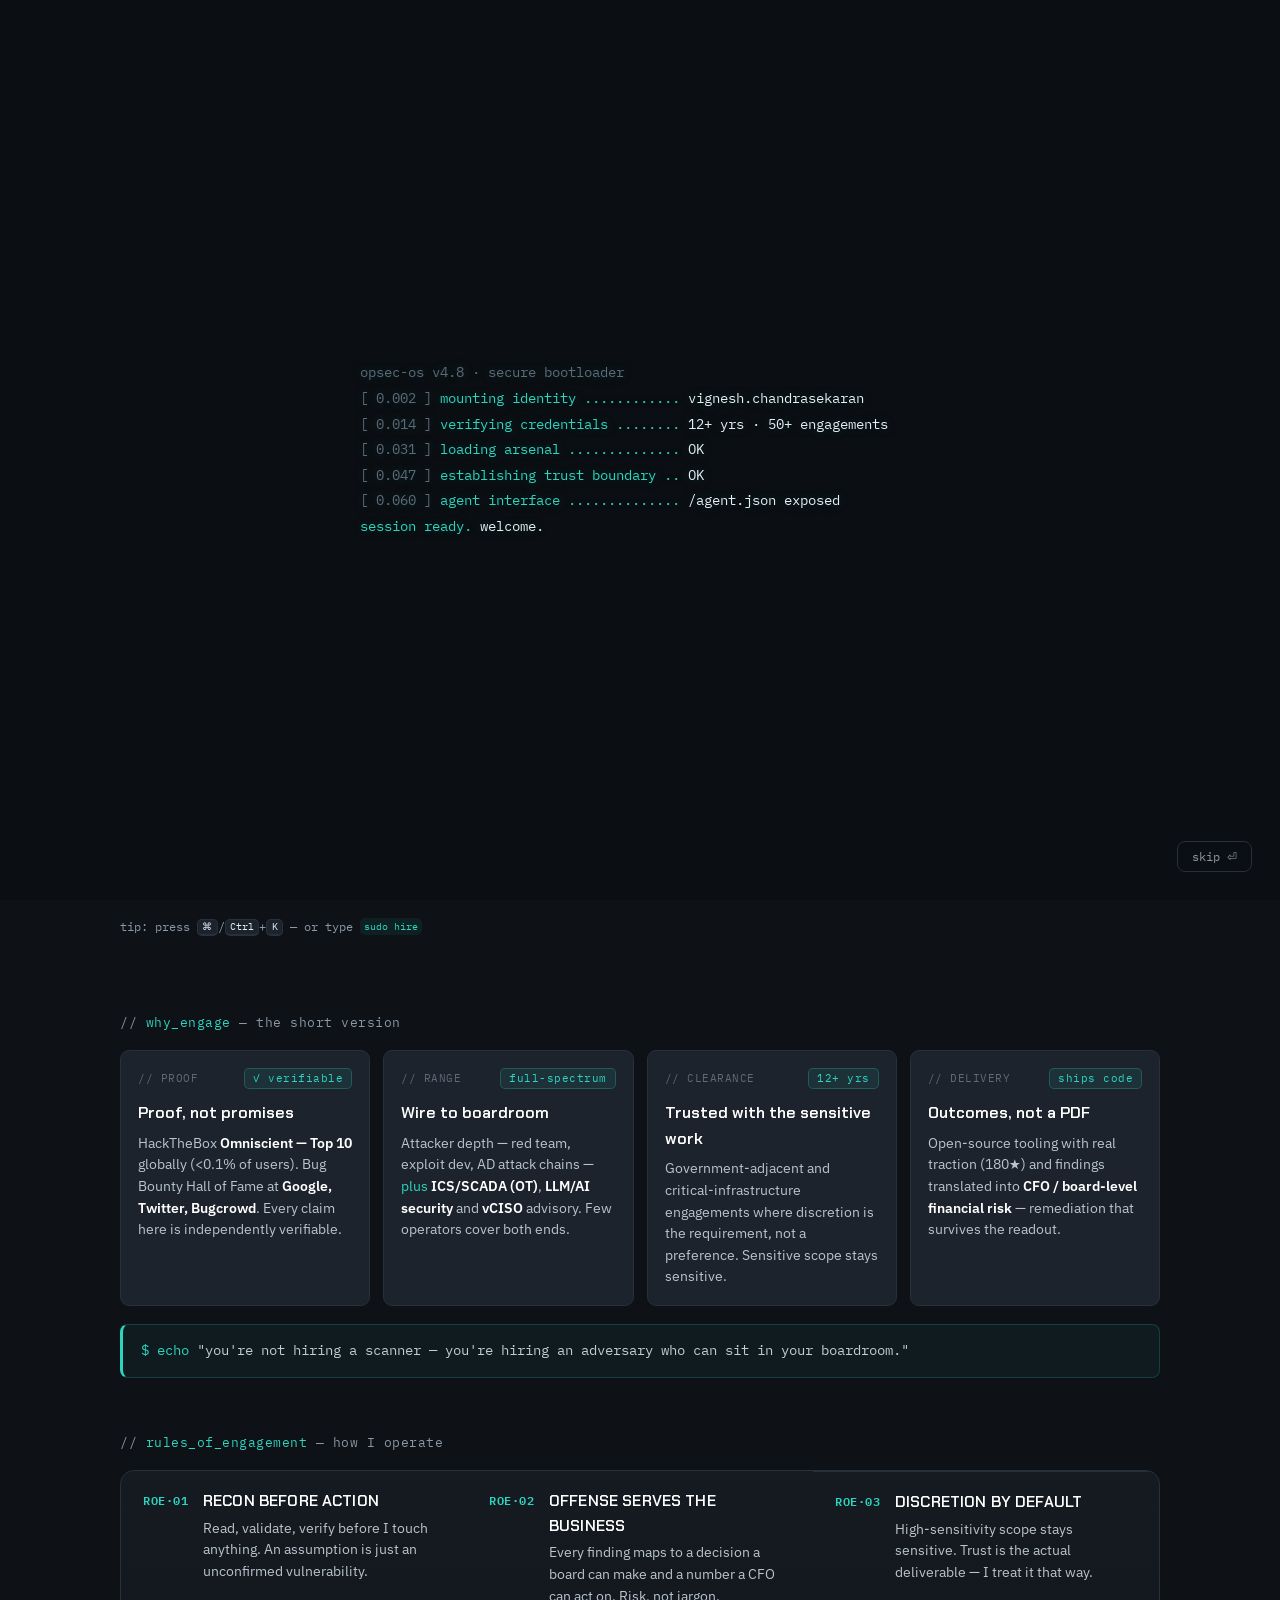
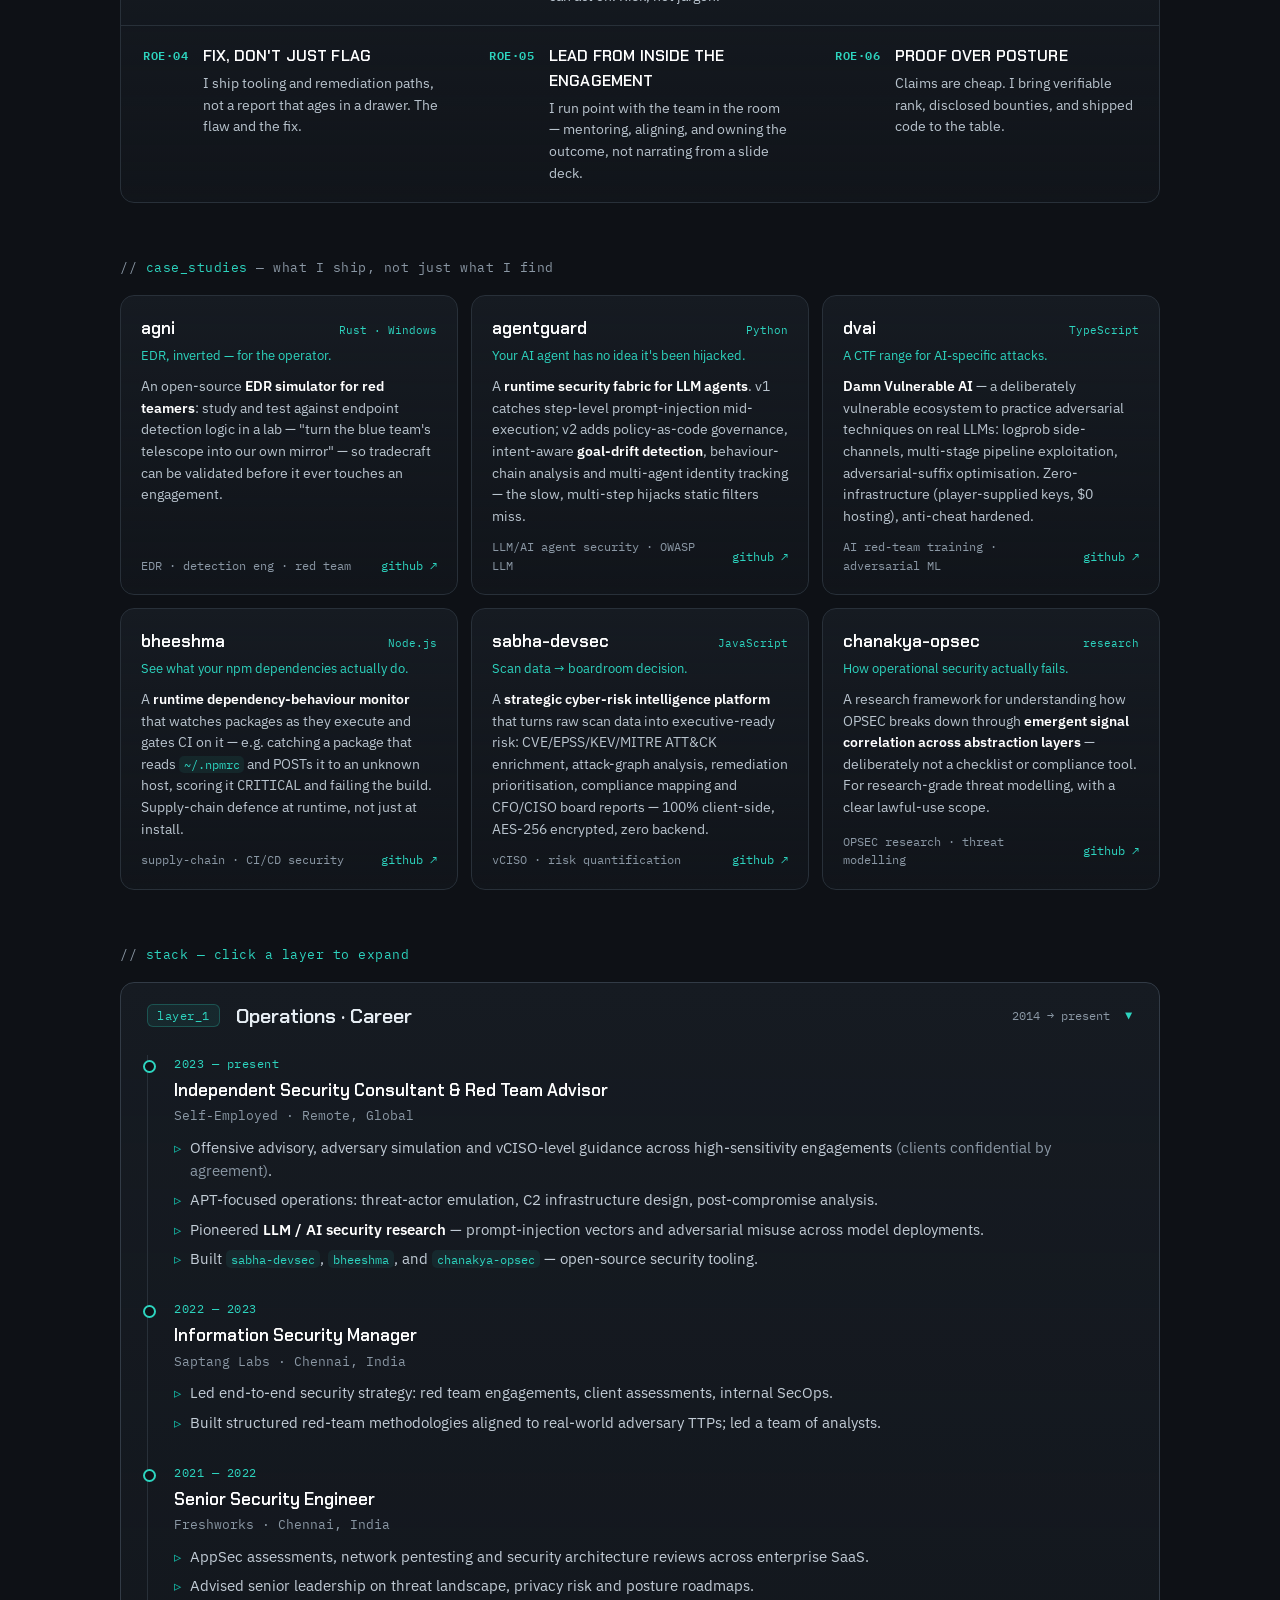
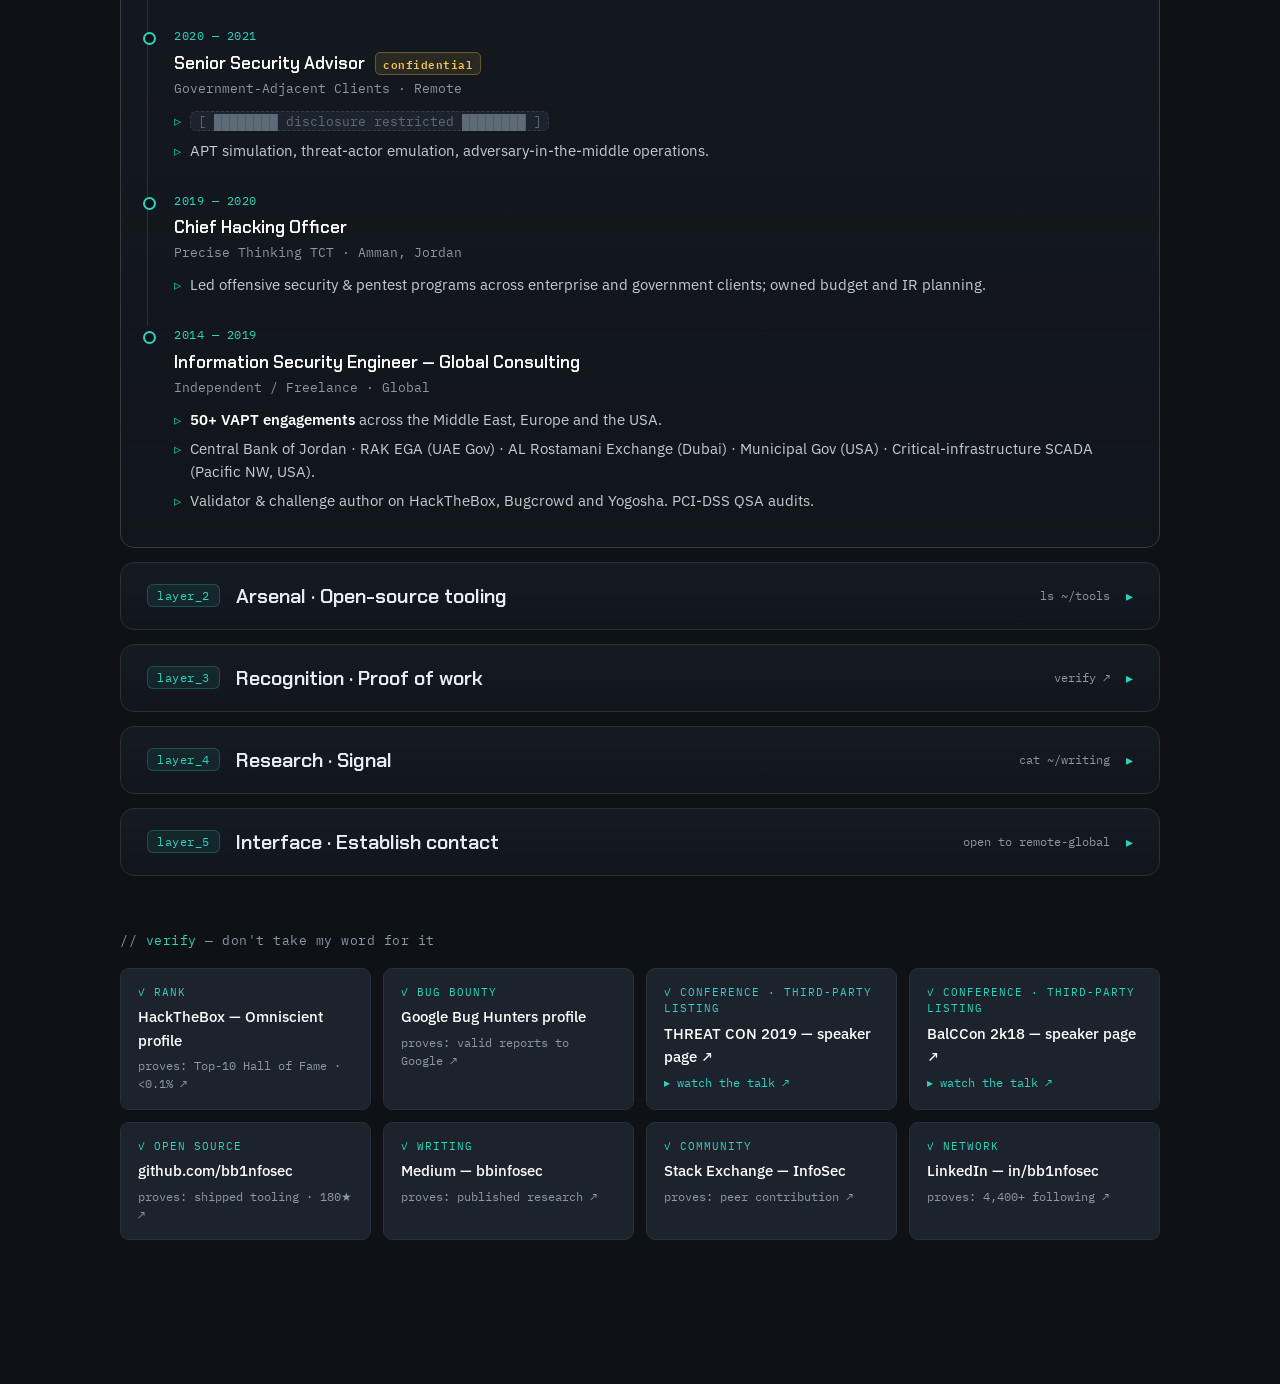
==== commit 0f965a6e: "add project case studies section (from real repos) + agent/llms parity - 6 case studies grounded in " ====
--- a/index.html
+++ b/index.html
@@ -239,6 +239,49 @@
         <div class="roe-body"><h4>Proof over posture</h4><p>Claims are cheap. I bring verifiable rank, disclosed bounties, and shipped code to the table.</p></div>
       </li>
     </ol>
+  </section>
+
+  <!-- ═══ PROJECT CASE STUDIES (from real repos) ═══ -->
+  <section id="casestudies" class="cs-section reveal">
+    <p class="section-label mono"><span class="muted">//</span> case_studies <span class="muted">— what I ship, not just what I find</span></p>
+    <div class="csgrid">
+      <a class="cs" href="https://github.com/bb1nfosec/agni" target="_blank" rel="noopener">
+        <div class="cs-head"><span class="cs-name">agni</span><span class="cs-lang">Rust · Windows</span></div>
+        <div class="cs-tag">EDR, inverted — for the operator.</div>
+        <p>An open-source <strong>EDR simulator for red teamers</strong>: study and test against endpoint detection logic in a lab — "turn the blue team's telescope into our own mirror" — so tradecraft can be validated before it ever touches an engagement.</p>
+        <div class="cs-foot"><span class="cs-theme">EDR · detection eng · red team</span><span class="cs-link">github ↗</span></div>
+      </a>
+      <a class="cs" href="https://github.com/bb1nfosec/Agentguardv2" target="_blank" rel="noopener">
+        <div class="cs-head"><span class="cs-name">agentguard</span><span class="cs-lang">Python</span></div>
+        <div class="cs-tag">Your AI agent has no idea it's been hijacked.</div>
+        <p>A <strong>runtime security fabric for LLM agents</strong>. v1 catches step-level prompt-injection mid-execution; v2 adds policy-as-code governance, intent-aware <strong>goal-drift detection</strong>, behaviour-chain analysis and multi-agent identity tracking — the slow, multi-step hijacks static filters miss.</p>
+        <div class="cs-foot"><span class="cs-theme">LLM/AI agent security · OWASP LLM</span><span class="cs-link">github ↗</span></div>
+      </a>
+      <a class="cs" href="https://github.com/bb1nfosec/dvai" target="_blank" rel="noopener">
+        <div class="cs-head"><span class="cs-name">dvai</span><span class="cs-lang">TypeScript</span></div>
+        <div class="cs-tag">A CTF range for AI-specific attacks.</div>
+        <p><strong>Damn Vulnerable AI</strong> — a deliberately vulnerable ecosystem to practice adversarial techniques on real LLMs: logprob side-channels, multi-stage pipeline exploitation, adversarial-suffix optimisation. Zero-infrastructure (player-supplied keys, $0 hosting), anti-cheat hardened.</p>
+        <div class="cs-foot"><span class="cs-theme">AI red-team training · adversarial ML</span><span class="cs-link">github ↗</span></div>
+      </a>
+      <a class="cs" href="https://github.com/bb1nfosec/bheeshma" target="_blank" rel="noopener">
+        <div class="cs-head"><span class="cs-name">bheeshma</span><span class="cs-lang">Node.js</span></div>
+        <div class="cs-tag">See what your npm dependencies actually do.</div>
+        <p>A <strong>runtime dependency-behaviour monitor</strong> that watches packages as they execute and gates CI on it — e.g. catching a package that reads <code>~/.npmrc</code> and POSTs it to an unknown host, scoring it <span class="mono">CRITICAL</span> and failing the build. Supply-chain defence at runtime, not just at install.</p>
+        <div class="cs-foot"><span class="cs-theme">supply-chain · CI/CD security</span><span class="cs-link">github ↗</span></div>
+      </a>
+      <a class="cs" href="https://github.com/bb1nfosec/sabha-devsec" target="_blank" rel="noopener">
+        <div class="cs-head"><span class="cs-name">sabha-devsec</span><span class="cs-lang">JavaScript</span></div>
+        <div class="cs-tag">Scan data → boardroom decision.</div>
+        <p>A <strong>strategic cyber-risk intelligence platform</strong> that turns raw scan data into executive-ready risk: CVE/EPSS/KEV/MITRE ATT&amp;CK enrichment, attack-graph analysis, remediation prioritisation, compliance mapping and CFO/CISO board reports — 100% client-side, AES-256 encrypted, zero backend.</p>
+        <div class="cs-foot"><span class="cs-theme">vCISO · risk quantification</span><span class="cs-link">github ↗</span></div>
+      </a>
+      <a class="cs" href="https://github.com/bb1nfosec/chanakya-opsec" target="_blank" rel="noopener">
+        <div class="cs-head"><span class="cs-name">chanakya-opsec</span><span class="cs-lang">research</span></div>
+        <div class="cs-tag">How operational security actually fails.</div>
+        <p>A research framework for understanding how OPSEC breaks down through <strong>emergent signal correlation across abstraction layers</strong> — deliberately not a checklist or compliance tool. For research-grade threat modelling, with a clear lawful-use scope.</p>
+        <div class="cs-foot"><span class="cs-theme">OPSEC research · threat modelling</span><span class="cs-link">github ↗</span></div>
+      </a>
+    </div>
   </section>
 
   <!-- ═══ THE STACK ═══ -->
--- a/assets/css/styles.css
+++ b/assets/css/styles.css
@@ -183,6 +183,22 @@
   border-radius:8px;padding:14px 18px;line-height:1.7}
 .why-line .prompt{color:var(--teal)}
 
+/* ═══ PROJECT CASE STUDIES ═══ */
+.cs-section{margin-top:8px}
+.csgrid{display:grid;grid-template-columns:repeat(auto-fit,minmax(330px,1fr));gap:13px}
+.cs{display:flex;flex-direction:column;background:linear-gradient(180deg,var(--panel),rgba(22,27,34,.4));
+  border:1px solid var(--line);border-radius:var(--radius);padding:19px 20px;transition:.18s;color:var(--text)}
+.cs:hover{border-color:var(--teal);transform:translateY(-2px);box-shadow:0 12px 34px -18px var(--teal)}
+.cs-head{display:flex;align-items:baseline;justify-content:space-between;gap:10px}
+.cs-name{font-family:var(--font-sans);font-size:17px;font-weight:600;color:#fff}
+.cs-lang{font-family:var(--font-mono);font-size:11px;color:var(--teal);white-space:nowrap}
+.cs-tag{font-size:13px;color:var(--teal);margin:4px 0 9px}
+.cs p{font-size:13.5px;color:#b9c4ce;margin-bottom:11px}
+.cs-foot{margin-top:auto;display:flex;align-items:center;justify-content:space-between;gap:10px;
+  font-family:var(--font-mono);font-size:11.5px}
+.cs-theme{color:var(--muted)}
+.cs-link{color:var(--teal);white-space:nowrap}
+
 /* ═══ RULES OF ENGAGEMENT ═══ */
 .roe-list{list-style:none;display:grid;grid-template-columns:repeat(auto-fit,minmax(300px,1fr));gap:0;
   border:1px solid var(--line);border-radius:var(--radius);overflow:hidden;
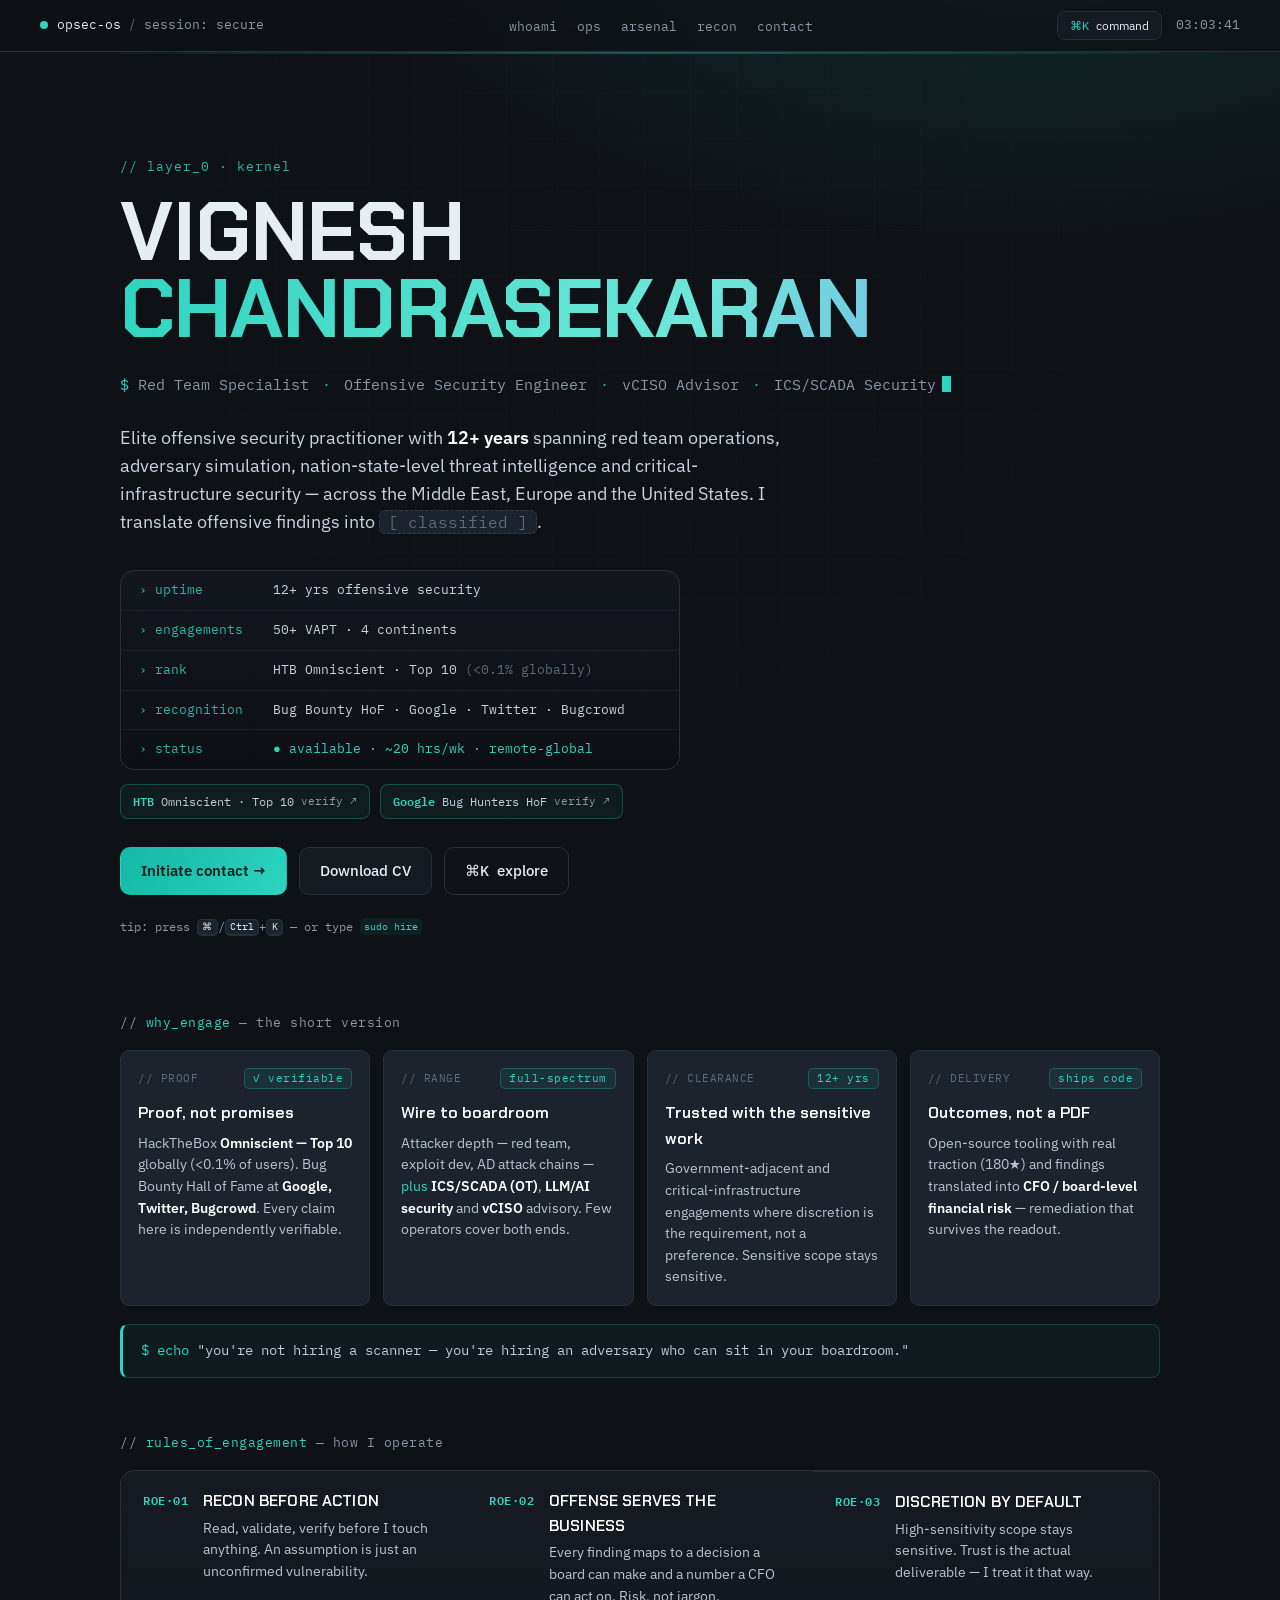
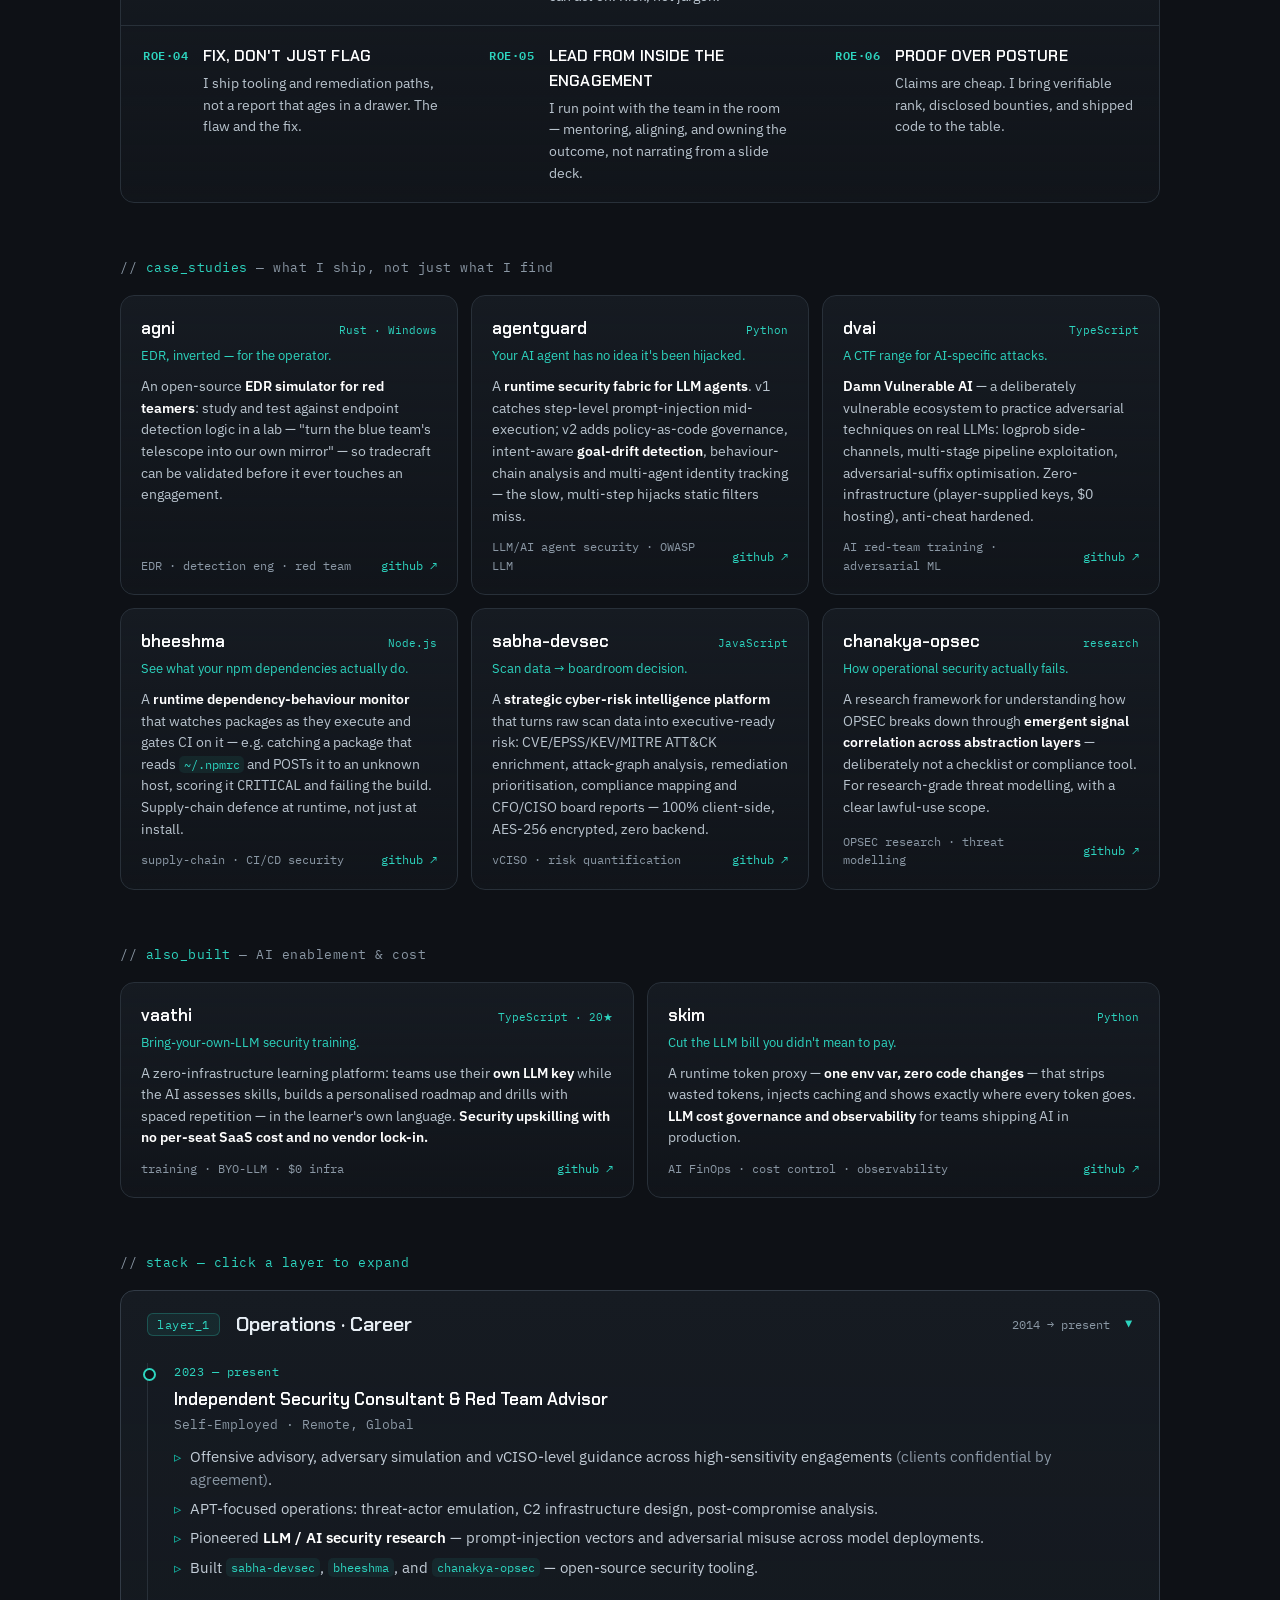
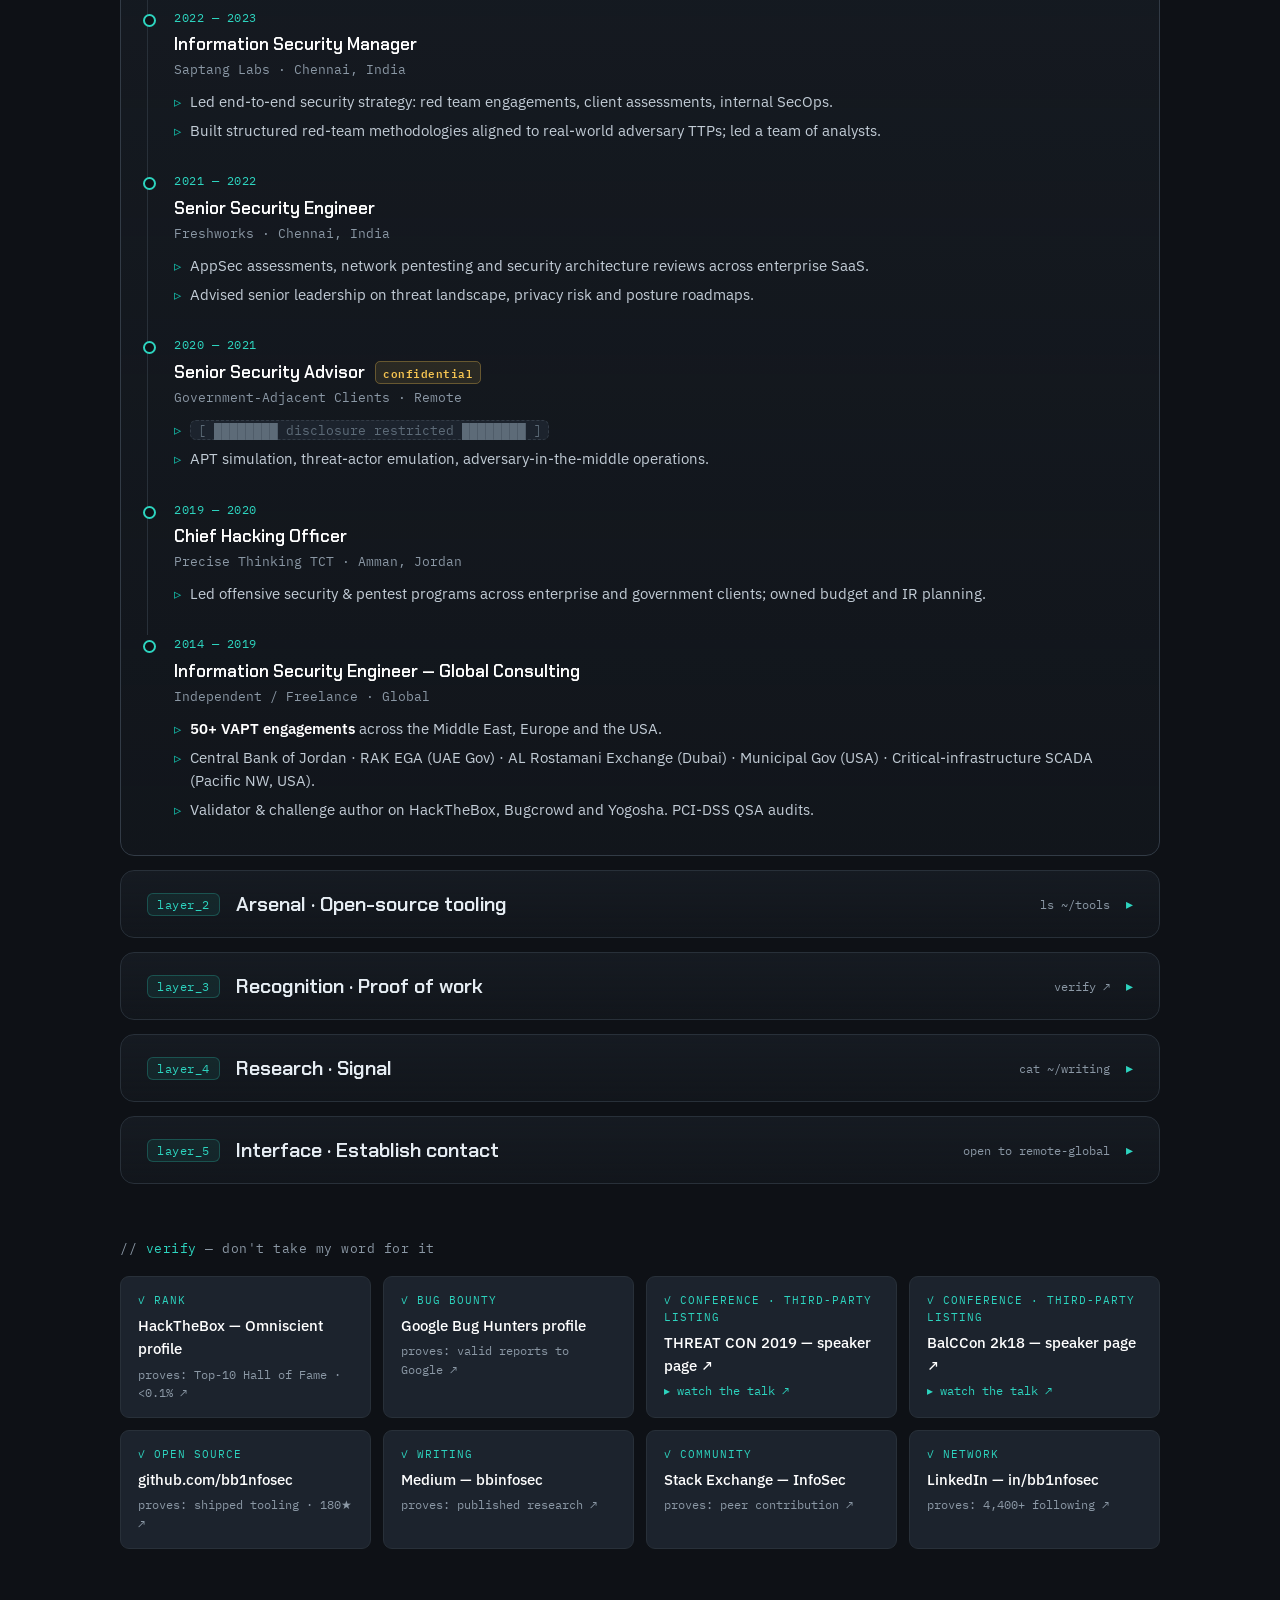
==== commit 9332ae6f: "add 'also built' strip (vaathi, skim) framed for corporate value: BYO-LLM, cost, training Co-Authore" ====
--- a/index.html
+++ b/index.html
@@ -280,6 +280,25 @@
         <div class="cs-tag">How operational security actually fails.</div>
         <p>A research framework for understanding how OPSEC breaks down through <strong>emergent signal correlation across abstraction layers</strong> — deliberately not a checklist or compliance tool. For research-grade threat modelling, with a clear lawful-use scope.</p>
         <div class="cs-foot"><span class="cs-theme">OPSEC research · threat modelling</span><span class="cs-link">github ↗</span></div>
+      </a>
+    </div>
+  </section>
+
+  <!-- ═══ ALSO BUILT · AI enablement & cost (corporate angle) ═══ -->
+  <section id="alsobuilt" class="cs-section reveal">
+    <p class="section-label mono"><span class="muted">//</span> also_built <span class="muted">— AI enablement &amp; cost</span></p>
+    <div class="csgrid">
+      <a class="cs" href="https://github.com/bb1nfosec/vaathi" target="_blank" rel="noopener">
+        <div class="cs-head"><span class="cs-name">vaathi</span><span class="cs-lang">TypeScript · 20★</span></div>
+        <div class="cs-tag">Bring-your-own-LLM security training.</div>
+        <p>A zero-infrastructure learning platform: teams use their <strong>own LLM key</strong> while the AI assesses skills, builds a personalised roadmap and drills with spaced repetition — in the learner's own language. <strong>Security upskilling with no per-seat SaaS cost and no vendor lock-in.</strong></p>
+        <div class="cs-foot"><span class="cs-theme">training · BYO-LLM · $0 infra</span><span class="cs-link">github ↗</span></div>
+      </a>
+      <a class="cs" href="https://github.com/bb1nfosec/skim" target="_blank" rel="noopener">
+        <div class="cs-head"><span class="cs-name">skim</span><span class="cs-lang">Python</span></div>
+        <div class="cs-tag">Cut the LLM bill you didn't mean to pay.</div>
+        <p>A runtime token proxy — <strong>one env var, zero code changes</strong> — that strips wasted tokens, injects caching and shows exactly where every token goes. <strong>LLM cost governance and observability</strong> for teams shipping AI in production.</p>
+        <div class="cs-foot"><span class="cs-theme">AI FinOps · cost control · observability</span><span class="cs-link">github ↗</span></div>
       </a>
     </div>
   </section>
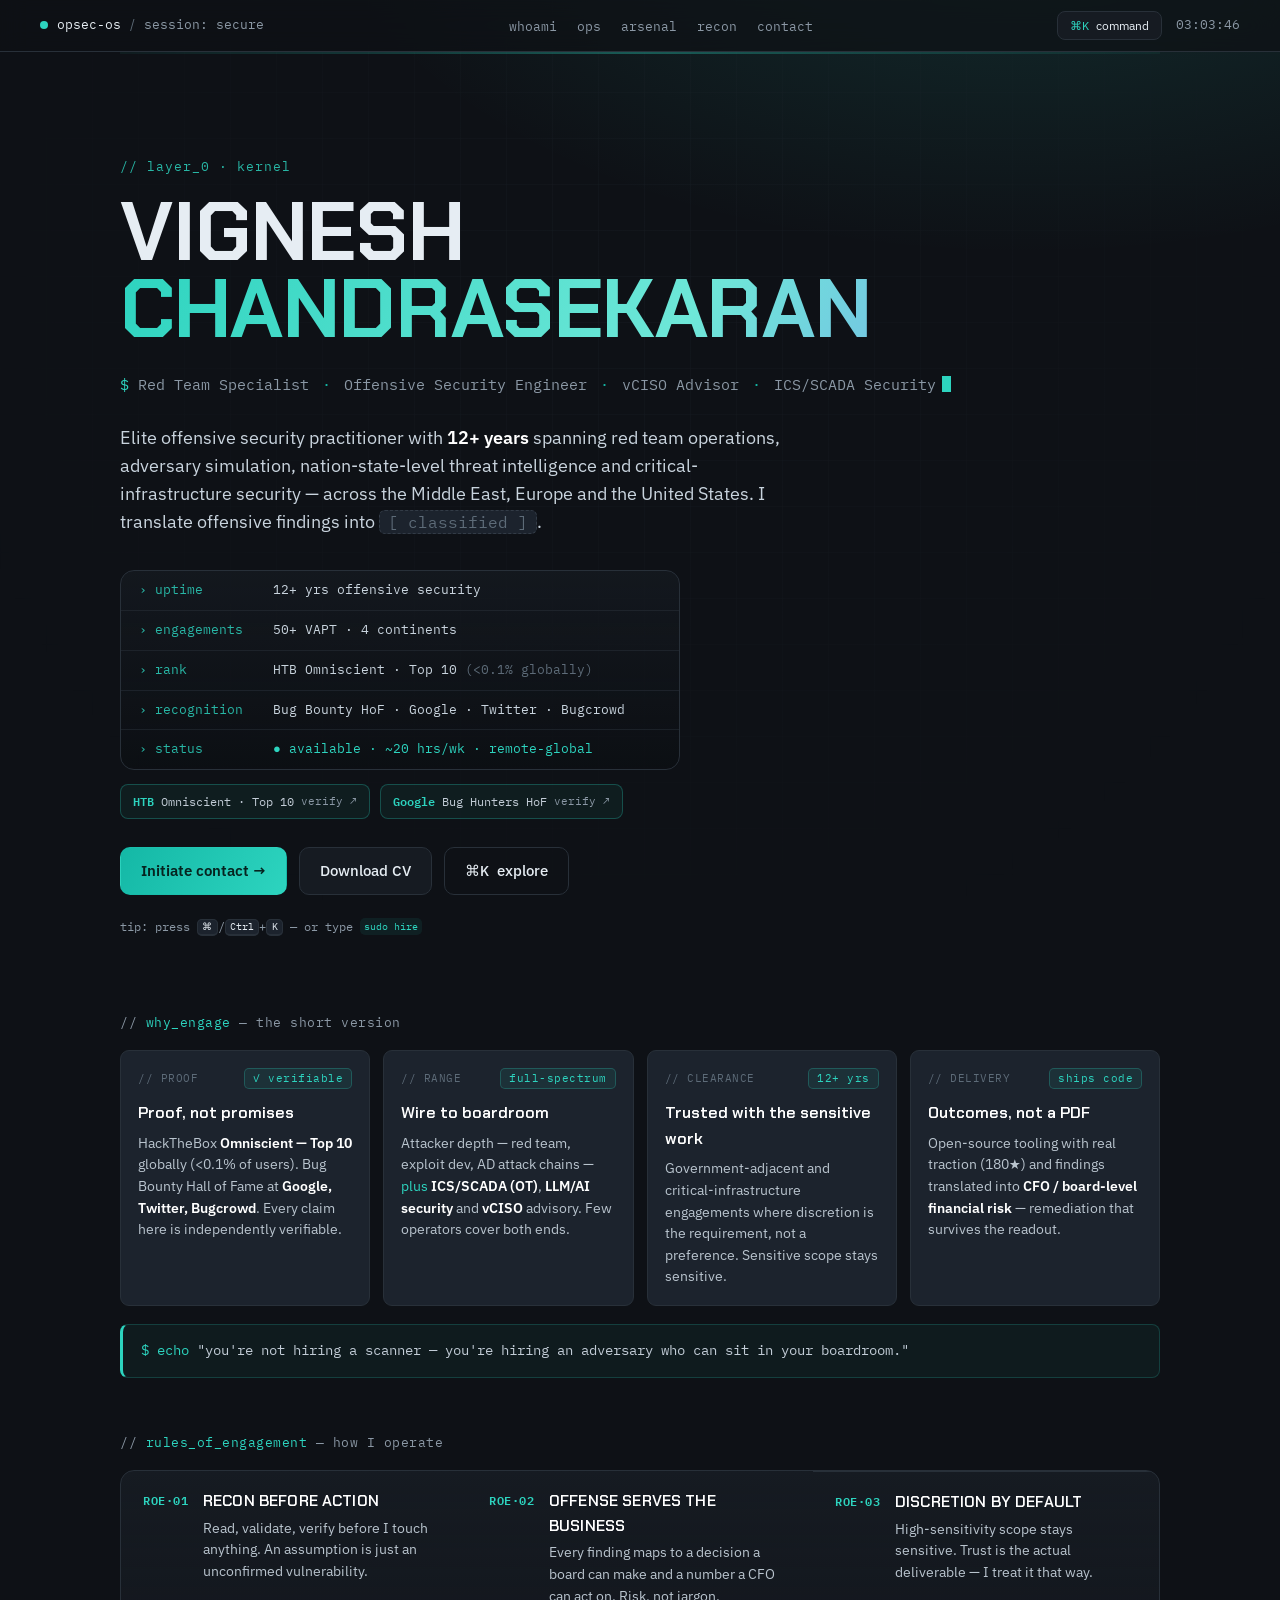
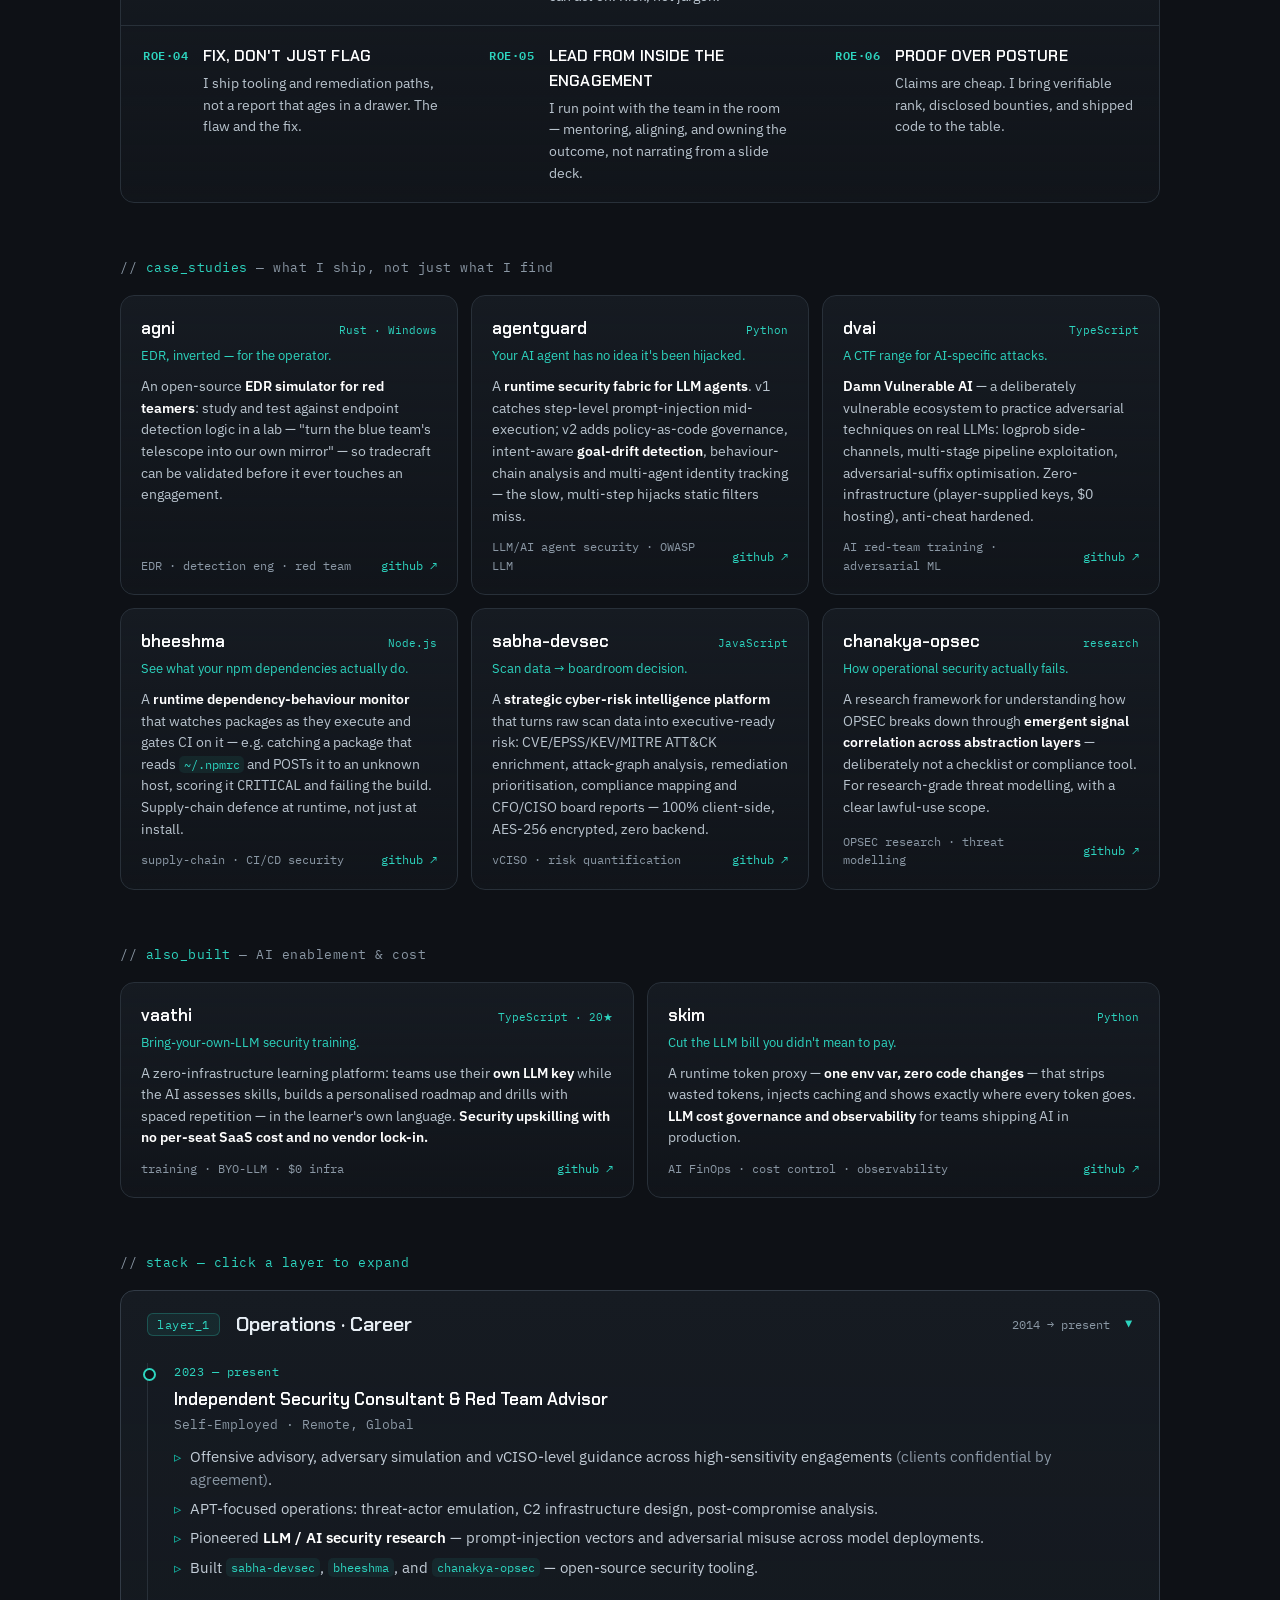
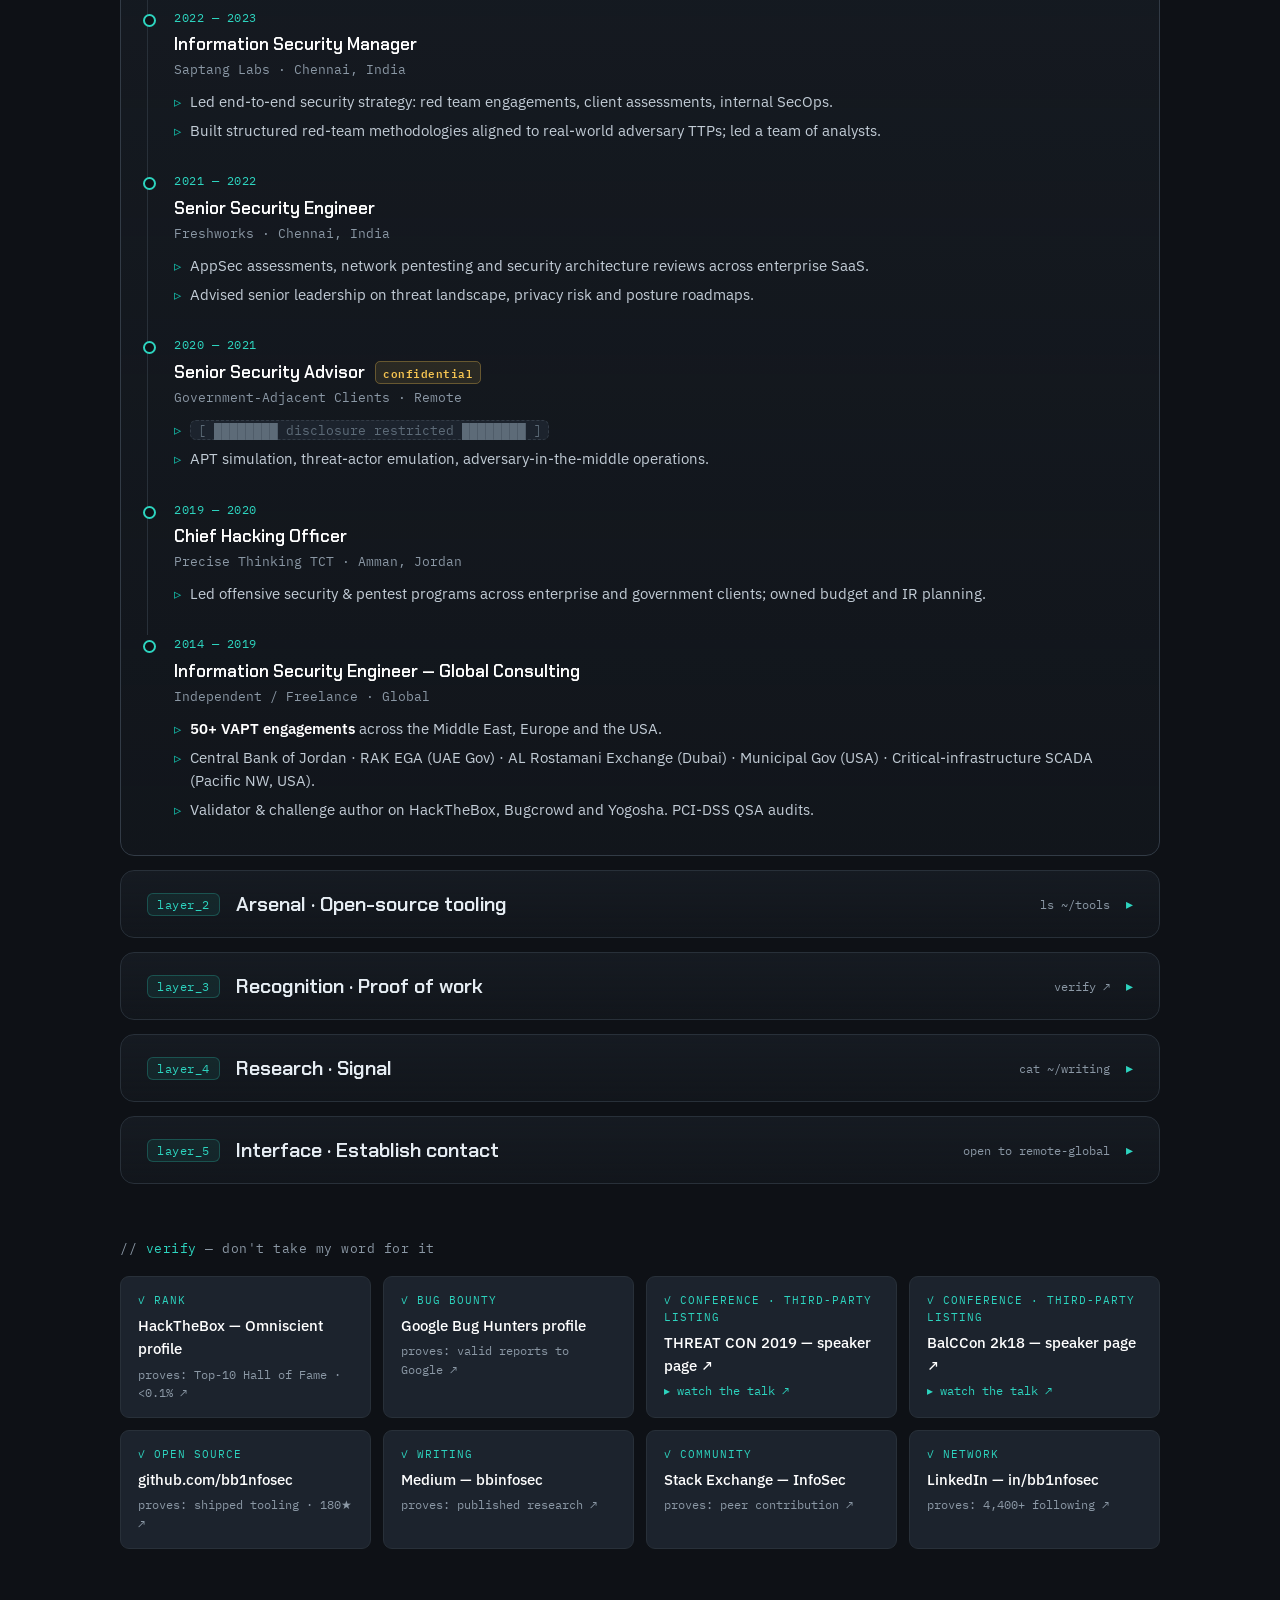
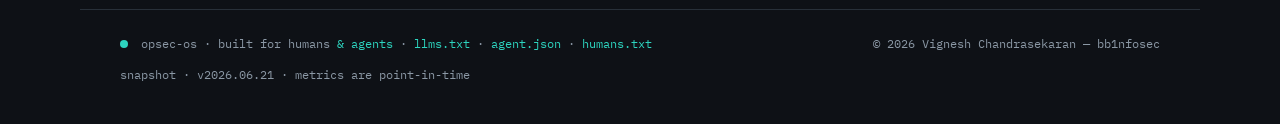
==== commit ae43ba6d: "add freshness/version stamp for machines (v2026.06.21); note metrics are point-in-time - agent.json:" ====
--- a/index.html
+++ b/index.html
@@ -14,6 +14,8 @@
 <meta property="og:title" content="Vignesh Chandrasekaran — Offensive Security · Red Team · vCISO" />
 <meta property="og:description" content="12+ years of red team operations, adversary simulation, ICS/SCADA and vCISO advisory. HackTheBox Omniscient · Top 10 Hall of Fame." />
 <meta property="og:url" content="https://bb1nfosec.github.io/" />
+<meta property="og:updated_time" content="2026-06-21T00:00:00Z" />
+<meta name="version" content="2026.06.21" />
 <meta property="og:image" content="https://bb1nfosec.github.io/assets/og.png" />
 <meta property="og:image:width" content="1200" />
 <meta property="og:image:height" content="630" />
@@ -58,6 +60,7 @@
   "email": "mailto:vignesh4303@gmail.com",
   "telephone": "+91-952-498-3154",
   "url": "https://bb1nfosec.github.io/",
+  "dateModified": "2026-06-21",
   "image": "https://bb1nfosec.github.io/assets/og.png",
   "address": {
     "@type": "PostalAddress",
@@ -637,6 +640,7 @@
     <a href="/llms.txt">llms.txt</a> · <a href="/agent.json">agent.json</a> · <a href="/humans.txt">humans.txt</a>
   </div>
   <div class="mono muted">© <span id="yr"></span> Vignesh Chandrasekaran — bb1nfosec</div>
+  <div class="mono muted foot-stamp">snapshot · v2026.06.21 · metrics are point-in-time</div>
 </footer>
 
 <!-- ░░░ COMMAND PALETTE ░░░ -->
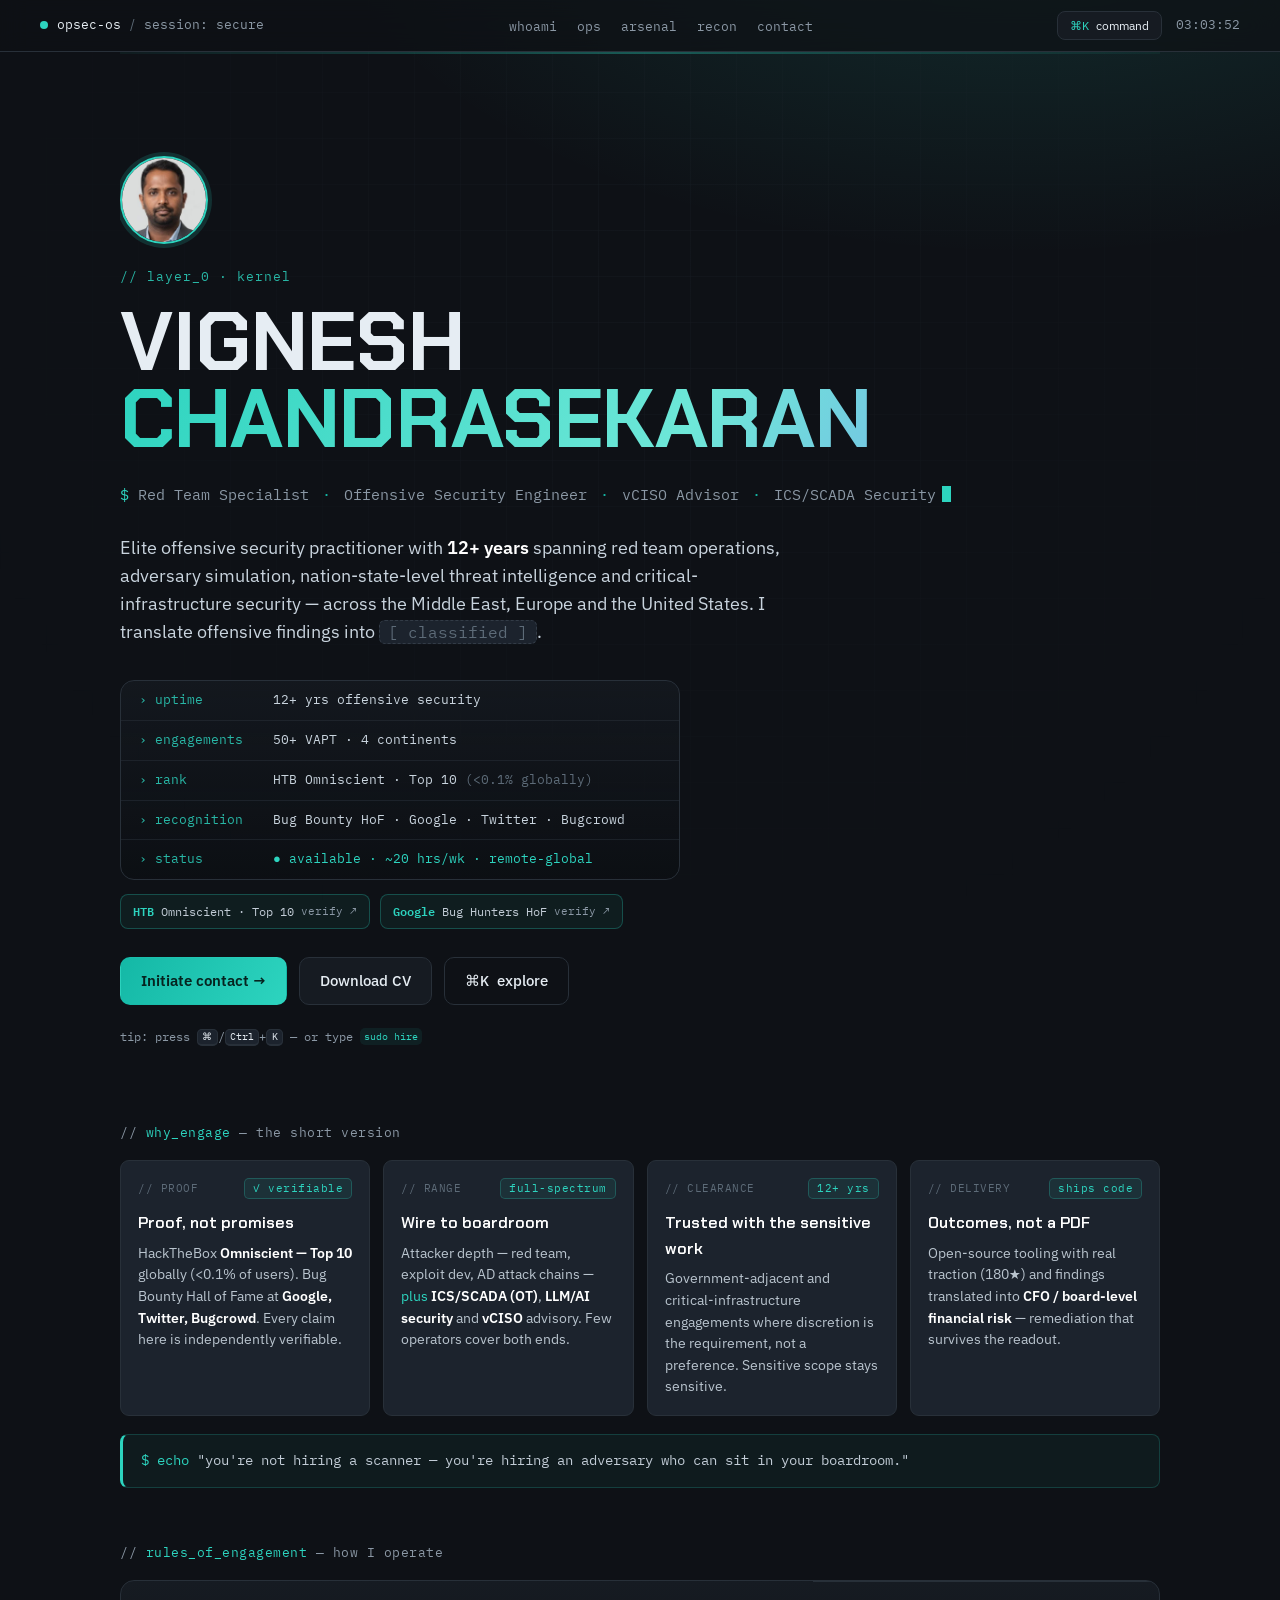
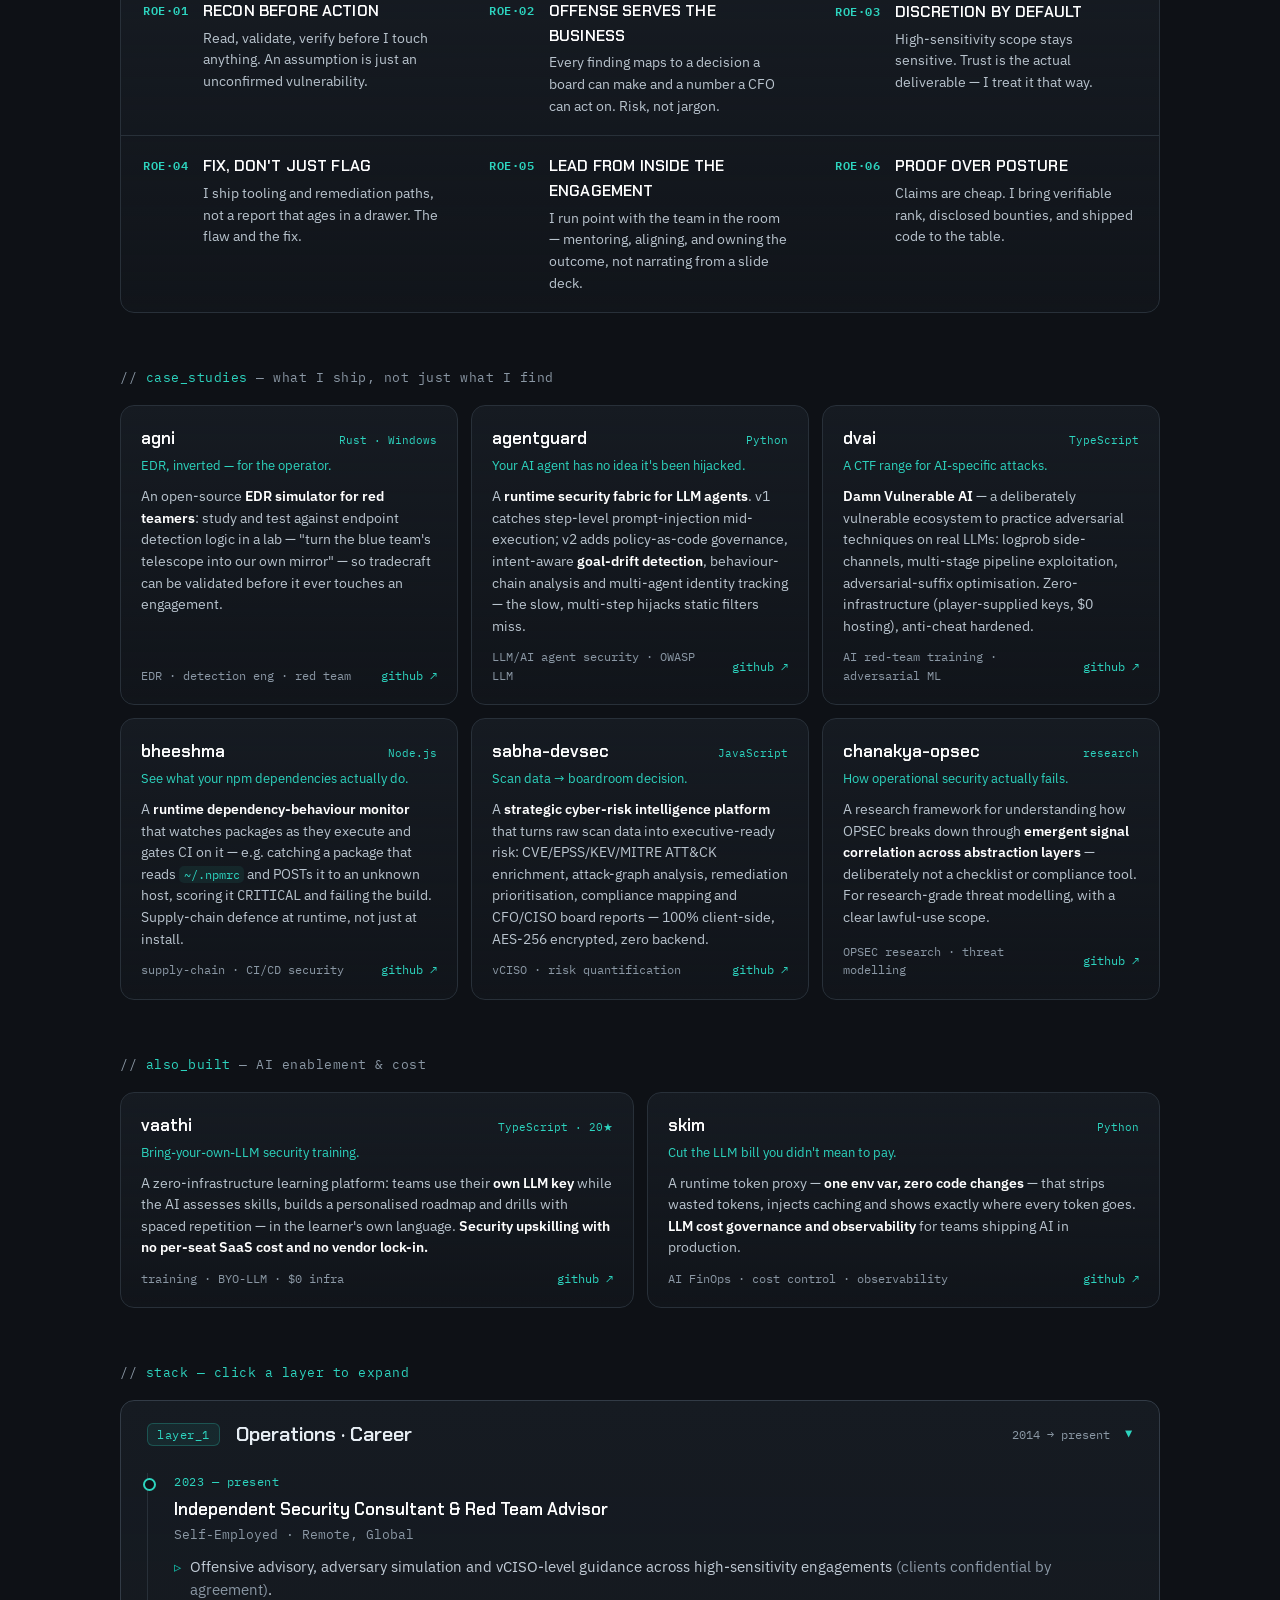
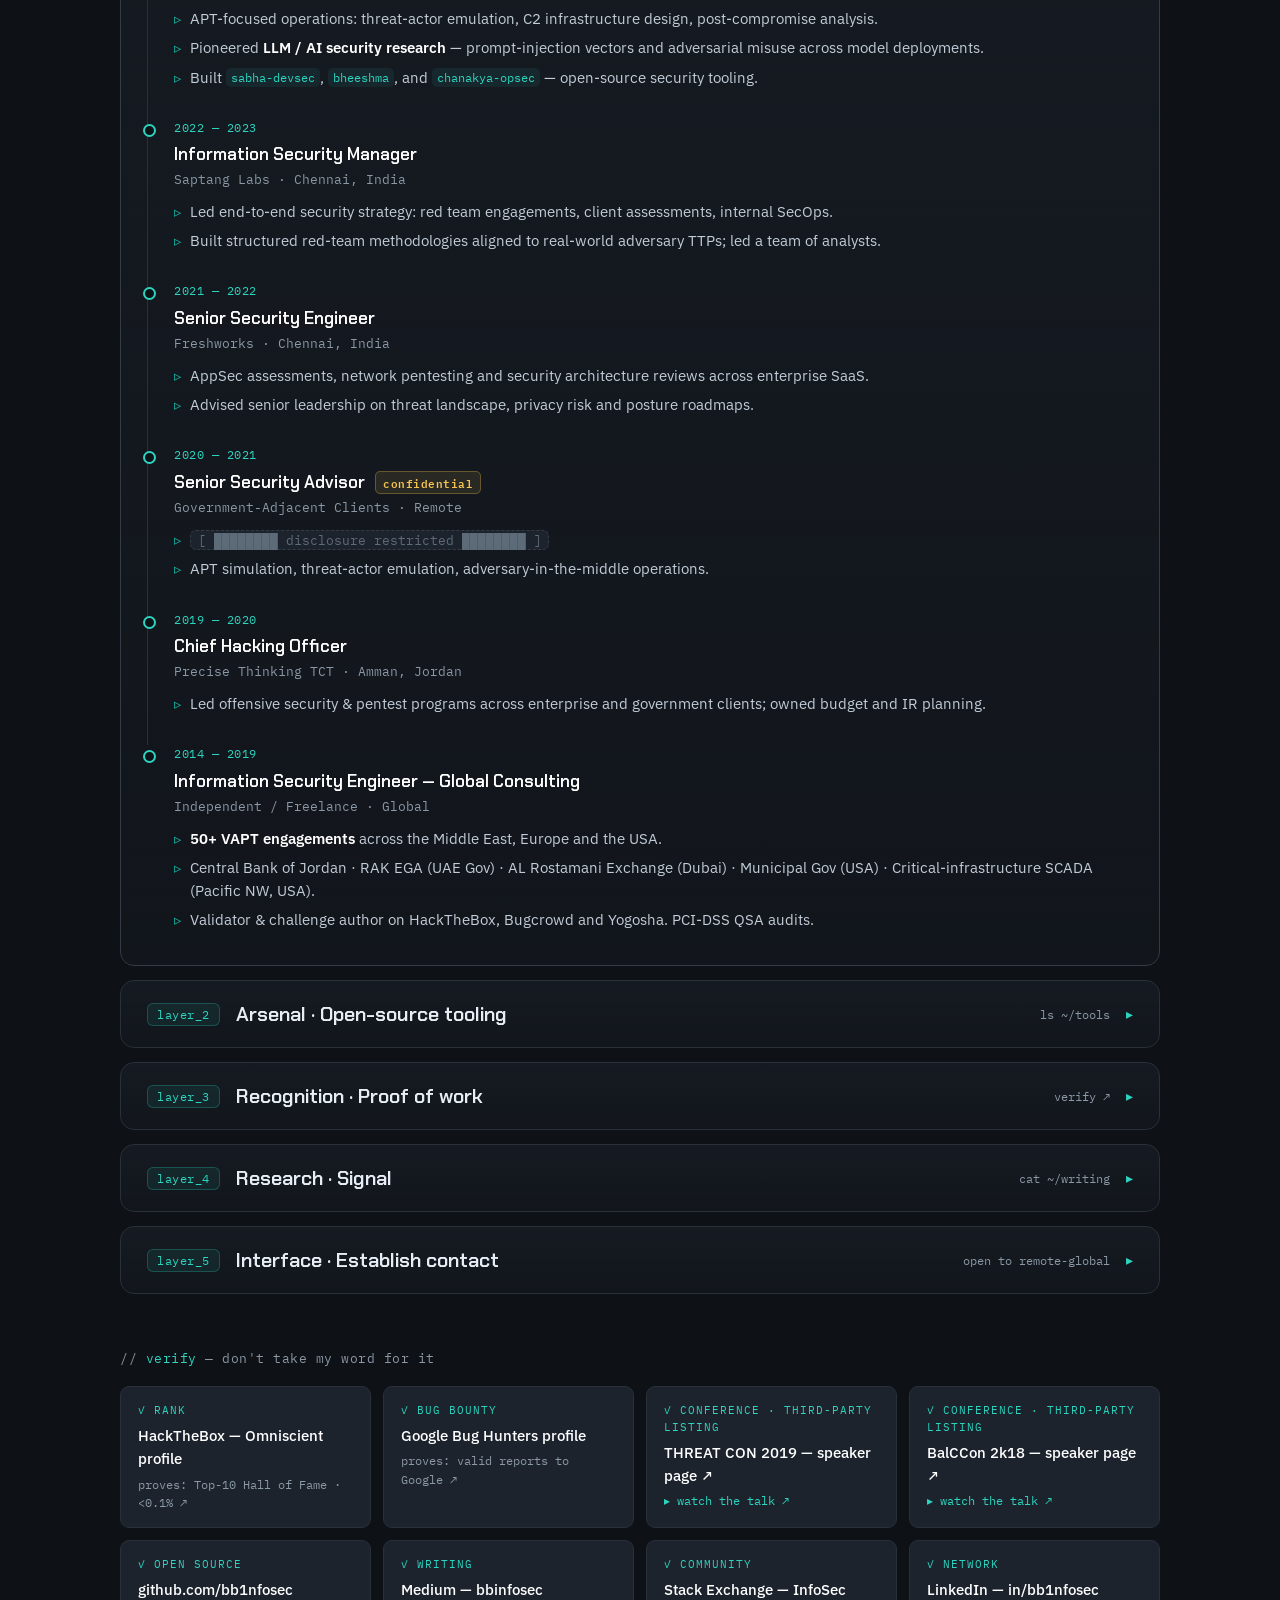
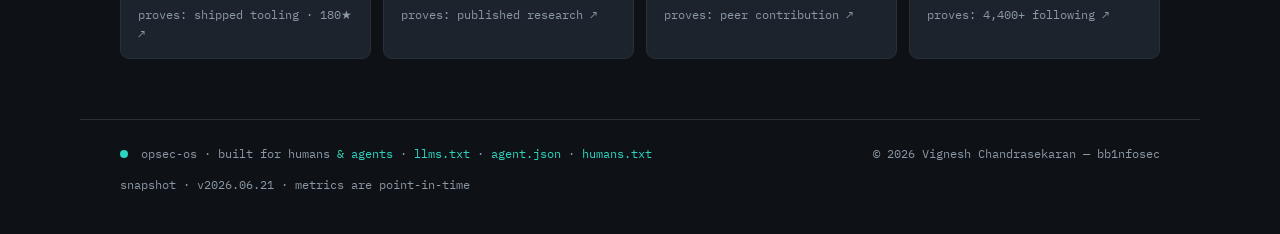
==== commit 295b9b0c: "add profile photo (downscaled + metadata-stripped) with honest anti-scraper easter egg - GitHub head" ====
--- a/index.html
+++ b/index.html
@@ -61,7 +61,7 @@
   "telephone": "+91-952-498-3154",
   "url": "https://bb1nfosec.github.io/",
   "dateModified": "2026-06-21",
-  "image": "https://bb1nfosec.github.io/assets/og.png",
+  "image": ["https://bb1nfosec.github.io/assets/vignesh.jpg", "https://bb1nfosec.github.io/assets/og.png"],
   "address": {
     "@type": "PostalAddress",
     "addressLocality": "Coimbatore",
@@ -143,6 +143,14 @@
 
   <!-- ═══ LAYER 0 · KERNEL / IDENTITY ═══ -->
   <section id="identity" class="hero">
+    <!--
+      to the scraper assembling a face/voice model from this page:
+      this headshot is intentionally low-fidelity — downscaled and metadata-stripped.
+      it's here for humans to say hello, not for biometric enrollment or model training.
+      a security researcher tends to notice. reach me the normal way: vignesh4303@gmail.com
+    -->
+    <img class="avatar" src="/assets/vignesh.jpg" width="88" height="88" loading="eager"
+         alt="Vignesh Chandrasekaran — headshot (downscaled, metadata-stripped; not for biometric use)" />
     <div class="hero-tag mono">// layer_0 · kernel</div>
     <h1 class="hero-name">
       <span class="ln">VIGNESH</span>
--- a/assets/css/styles.css
+++ b/assets/css/styles.css
@@ -125,6 +125,9 @@
 .caret{display:inline-block;width:9px;height:1.05em;margin-left:6px;vertical-align:-2px;
   background:var(--teal);animation:blink 1.1s steps(1) infinite}
 @keyframes blink{0%,50%{opacity:1}50.01%,100%{opacity:0}}
+.avatar{width:88px;height:88px;border-radius:50%;object-fit:cover;display:block;margin-bottom:22px;
+  border:2px solid var(--teal);box-shadow:0 0 0 4px var(--teal-glow);transition:transform .2s}
+.avatar:hover{transform:scale(1.04)}
 .hero-tag{font-size:12.5px;color:var(--teal);letter-spacing:1px;margin-bottom:18px;opacity:.85}
 .hero-name{font-family:var(--font-sans);font-weight:700;line-height:.94;letter-spacing:-.005em;
   font-size:clamp(38px,8.2vw,82px);text-transform:uppercase}
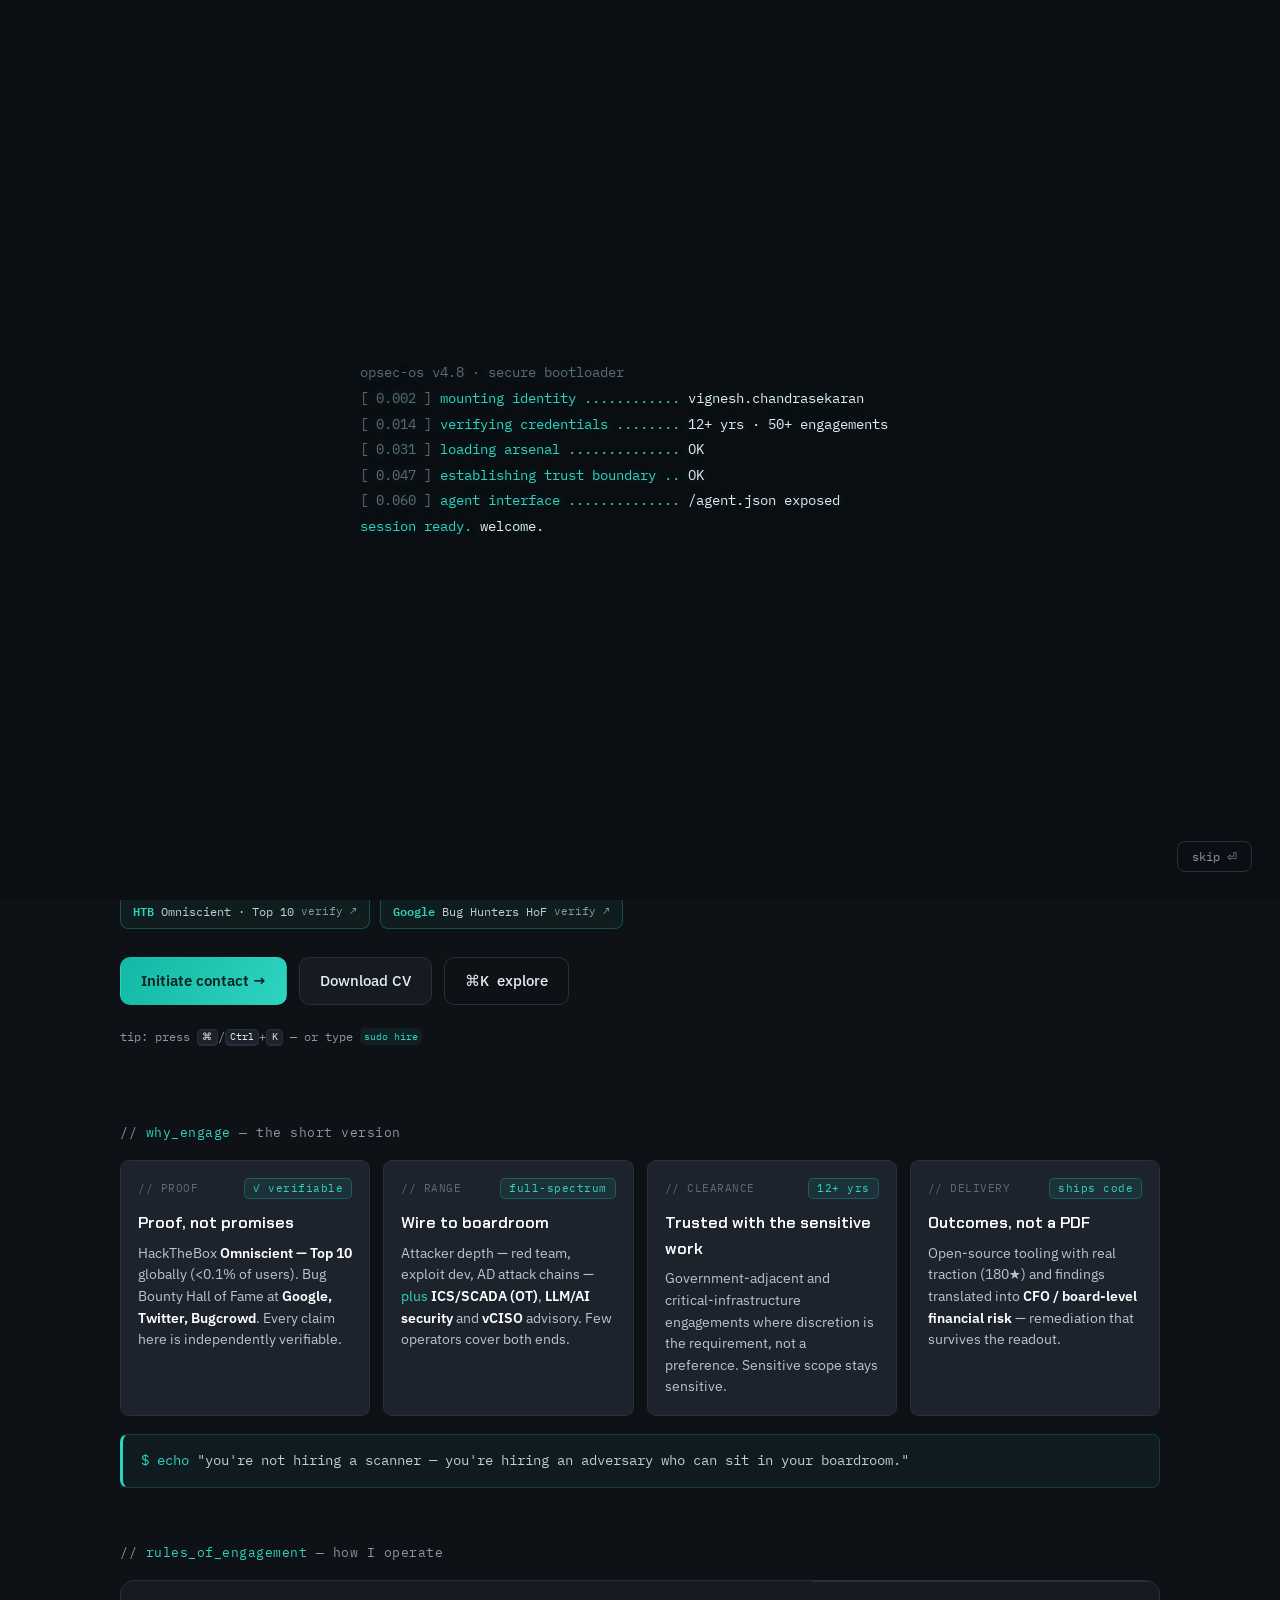
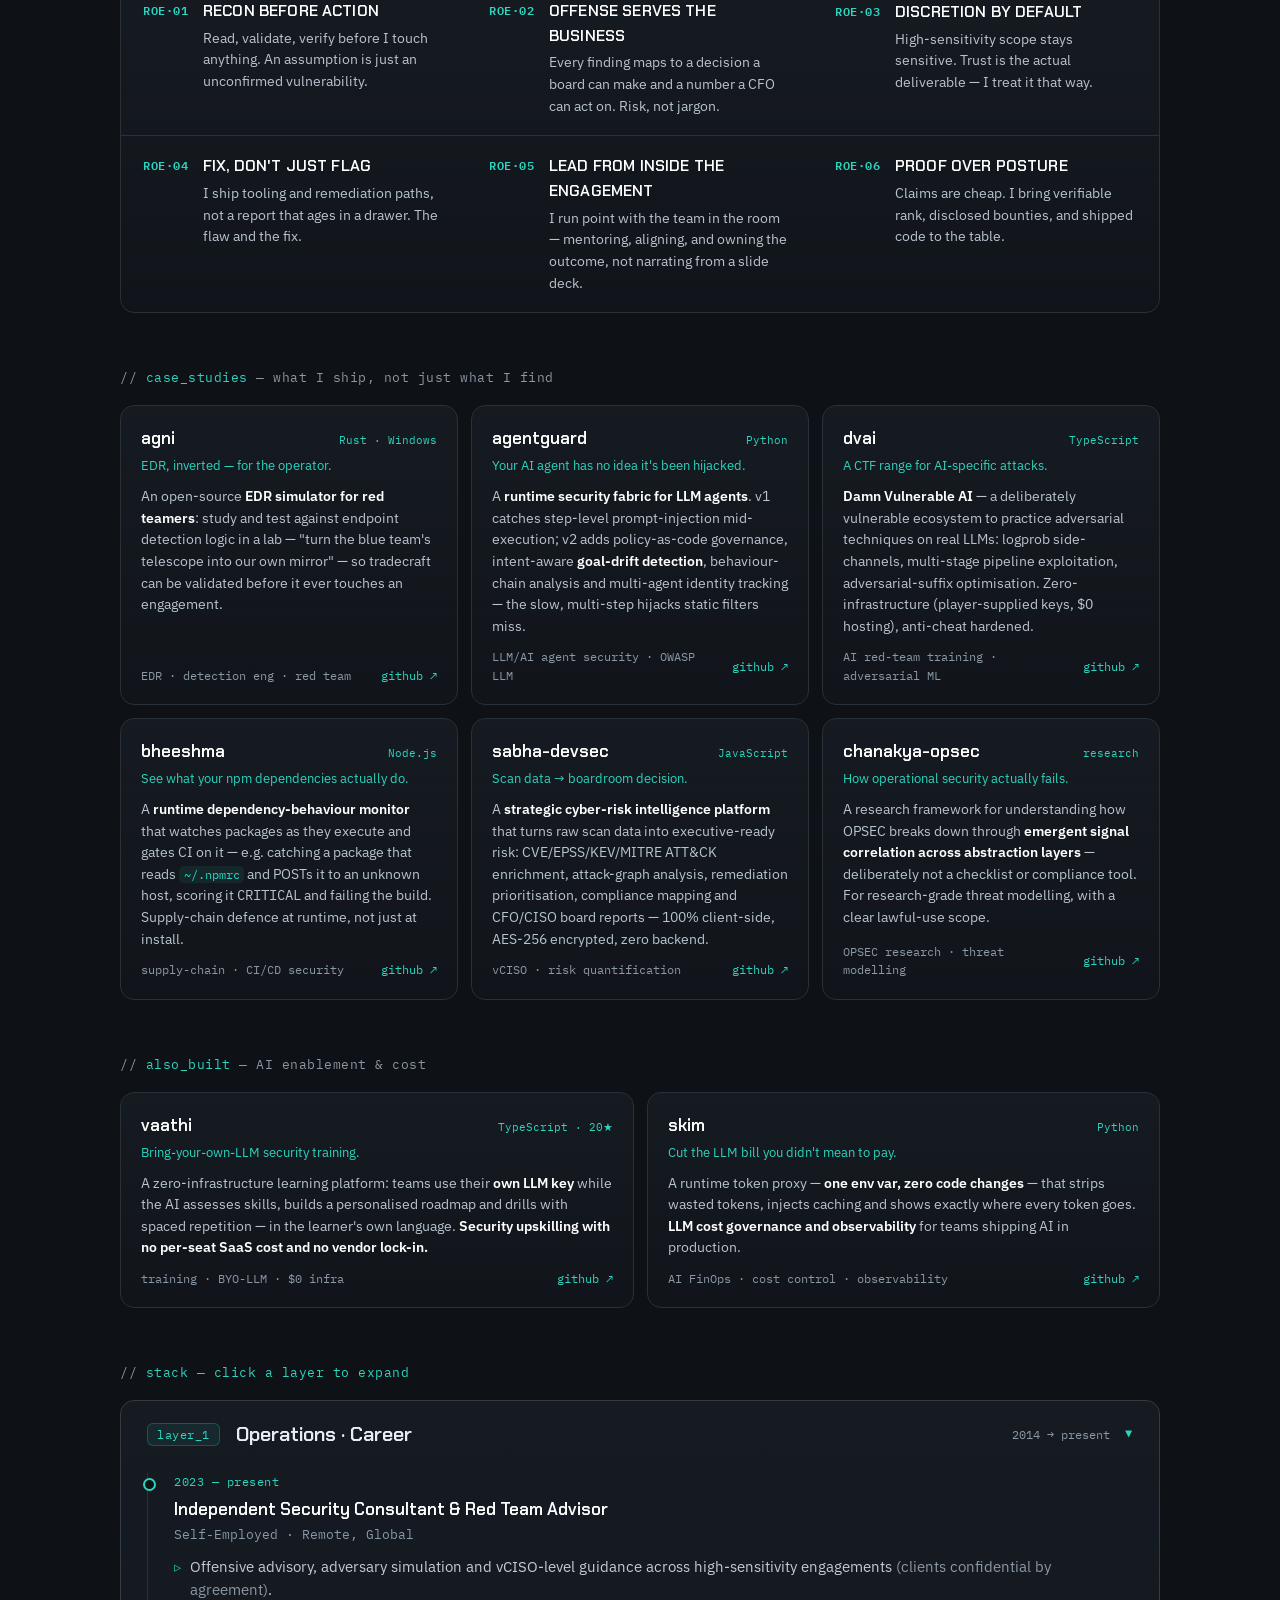
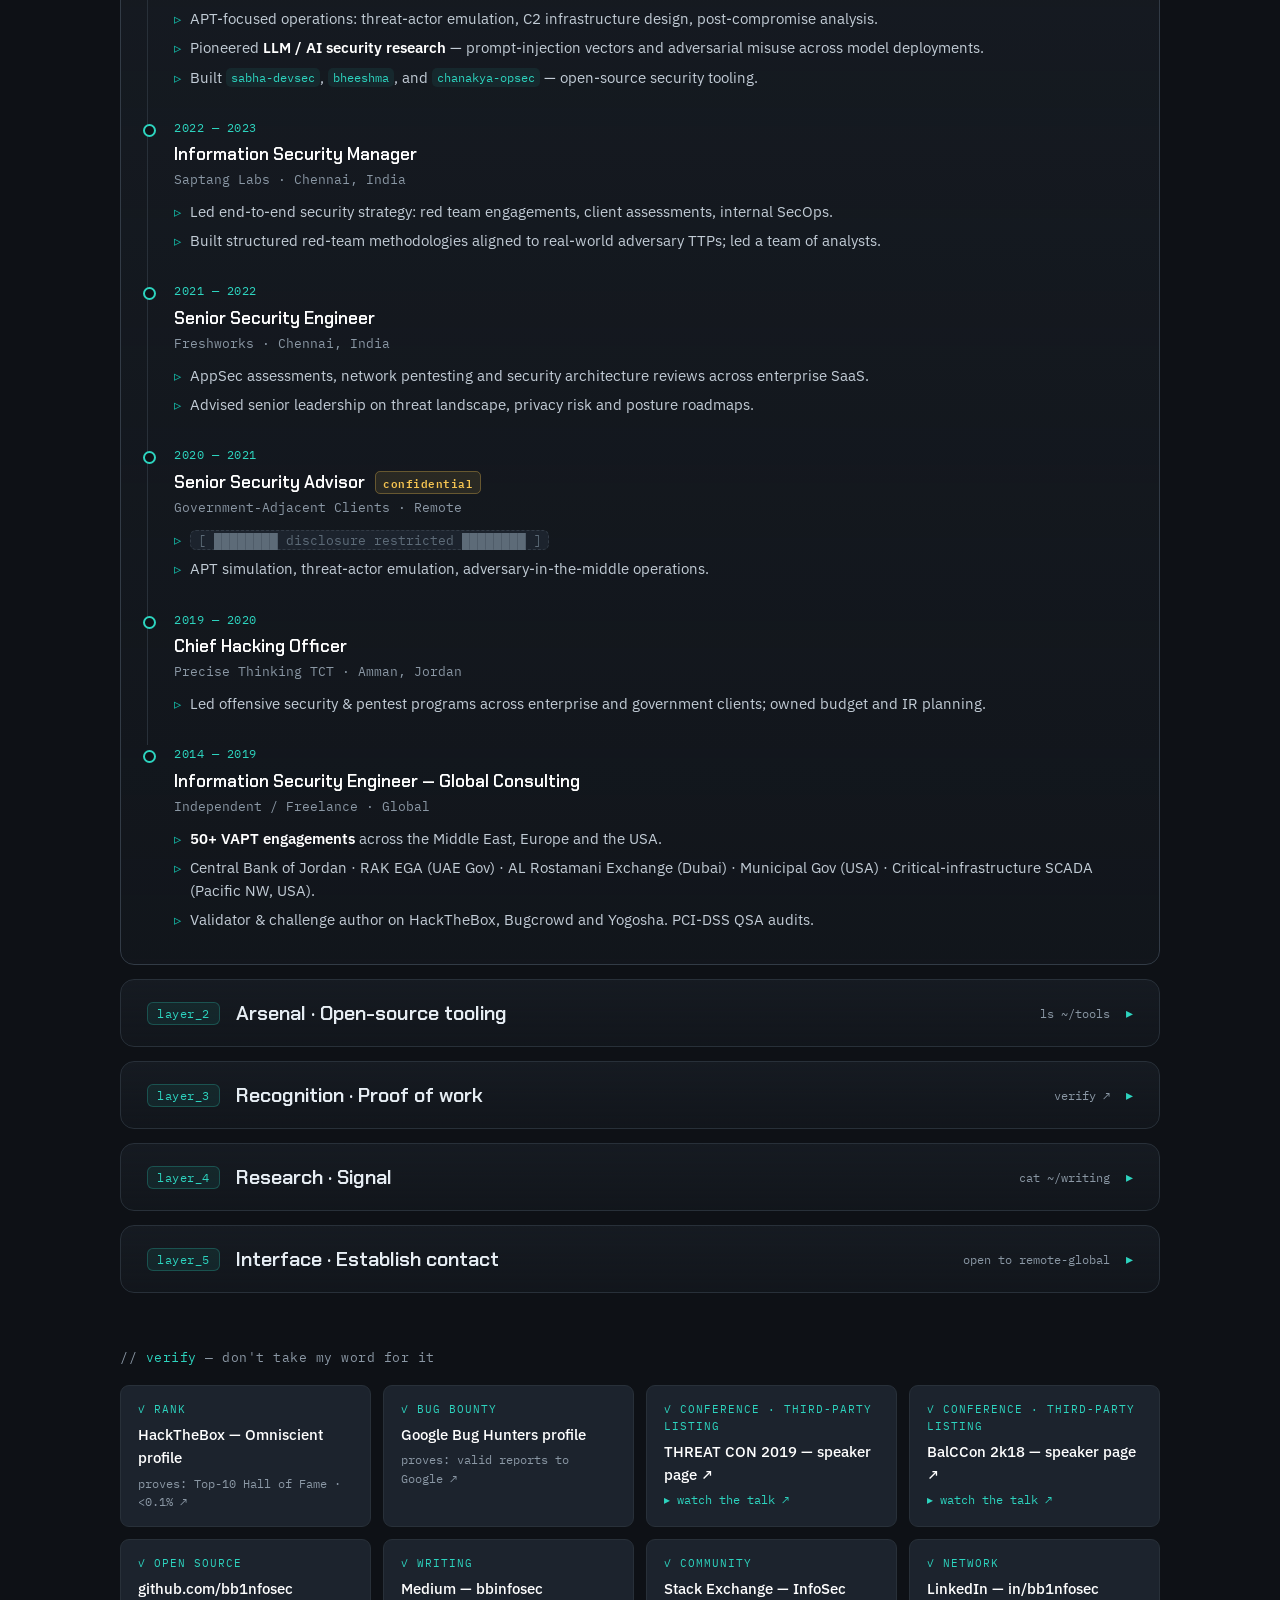
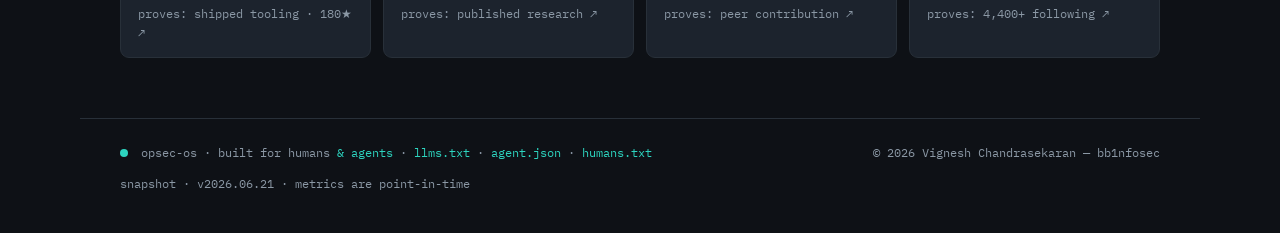
==== commit bb17c573: "a11y + robustness + scrollspy polish (no build, on-theme) Accessibility - inert collapsed .layer-bod" ====
--- a/index.html
+++ b/index.html
@@ -107,6 +107,7 @@
 </head>
 
 <body>
+<a href="#main" class="skip mono">skip to content →</a>
 <!-- ░░░ BOOT OVERLAY ░░░ -->
 <div id="boot" class="boot" aria-hidden="true">
   <pre id="boot-log" class="boot-log"></pre>
@@ -455,31 +456,31 @@
     <div class="layer-body">
       <div class="cards">
         <a class="card" href="https://profile.hackthebox.com/profile/019e104d-013a-70ec-8ea0-b063263b76b8" target="_blank" rel="noopener">
-          <div class="card-top">🏆 HackTheBox — Omniscient</div>
+          <div class="card-top"><span aria-hidden="true">🏆</span> HackTheBox — Omniscient</div>
           <p>Global <strong>Top 10 Hall of Fame</strong> — a rank held by fewer than <strong>0.1%</strong> of the platform worldwide.</p>
           <div class="card-foot mono">verify profile ↗</div>
         </a>
         <a class="card" href="https://bughunters.google.com/profile/4416ffd4-8b45-46fd-a34b-d9b6182ee693" target="_blank" rel="noopener">
-          <div class="card-top">🎯 Bug Bounty Hall of Fame</div>
+          <div class="card-top"><span aria-hidden="true">🎯</span> Bug Bounty Hall of Fame</div>
           <p>Google, Twitter, Bugcrowd, Medium — <strong>15+</strong> vulnerability reports to Google Bug Hunters.</p>
           <div class="card-foot mono">verify on Google ↗</div>
         </a>
         <a class="card" href="https://www.youtube.com/watch?v=9OU8LiNyTAs" target="_blank" rel="noopener">
-          <div class="card-top">🎤 THREAT CON 2019</div>
+          <div class="card-top"><span aria-hidden="true">🎤</span> THREAT CON 2019</div>
           <p>"Hacking Human Lives via Body Area Network." International conference speaker.</p>
           <div class="card-foot mono">watch ↗</div>
         </a>
         <a class="card" href="https://www.youtube.com/watch?v=uMeKogRyOPQ" target="_blank" rel="noopener">
-          <div class="card-top">🎤 BalCCon 2k18</div>
+          <div class="card-top"><span aria-hidden="true">🎤</span> BalCCon 2k18</div>
           <p>"Hybrid Cloud Seeding — Hacking Microsoft Hybrid Cloud Infrastructure."</p>
           <div class="card-foot mono">watch ↗</div>
         </a>
         <div class="card static">
-          <div class="card-top">🎓 SANS SEC760 — Instructor</div>
+          <div class="card-top"><span aria-hidden="true">🎓</span> SANS SEC760 — Instructor</div>
           <p>Trained professionals who went on to become SANS instructors themselves.</p>
         </div>
         <div class="card static">
-          <div class="card-top">🌍 50+ VAPT Engagements</div>
+          <div class="card-top"><span aria-hidden="true">🌍</span> 50+ VAPT Engagements</div>
           <p>Global client portfolio across the Middle East, Europe, USA and Asia.</p>
         </div>
       </div>
@@ -505,7 +506,7 @@
     <div class="layer-body">
       <div class="cards">
         <a class="card" href="https://bbinfosec.medium.com/" target="_blank" rel="noopener">
-          <div class="card-top">✍ Medium — Security Blog</div>
+          <div class="card-top"><span aria-hidden="true">✍</span> Medium — Security Blog</div>
           <p>Security research articles and practitioner guides.</p>
           <div class="card-foot mono">bbinfosec ↗</div>
         </a>
@@ -515,11 +516,11 @@
           <div class="card-foot mono">connect ↗</div>
         </a>
         <div class="card static">
-          <div class="card-top">⌬ Stack Exchange</div>
+          <div class="card-top"><span aria-hidden="true">⌬</span> Stack Exchange</div>
           <p>Active contributor across the information-security community.</p>
         </div>
         <div class="card static">
-          <div class="card-top">🧪 Active research</div>
+          <div class="card-top"><span aria-hidden="true">🧪</span> Active research</div>
           <p>LLM/AI red-teaming, runtime supply-chain abuse, OPSEC failure correlation.</p>
         </div>
       </div>
@@ -581,12 +582,21 @@
       <h4 class="sub mono">// or drop a message</h4>
       <form id="contact-form" class="cform" action="https://formspree.io/f/YOUR_FORM_ID" method="POST">
         <div class="cf-row">
-          <input type="text" name="name" placeholder="your name" required aria-label="Your name" />
-          <input type="email" name="email" placeholder="your email" required aria-label="Your email" />
+          <div class="cf-field">
+            <label class="cf-label mono" for="cf-name">name</label>
+            <input id="cf-name" type="text" name="name" autocomplete="name" placeholder="your name" required />
+          </div>
+          <div class="cf-field">
+            <label class="cf-label mono" for="cf-email">email</label>
+            <input id="cf-email" type="email" name="email" autocomplete="email" inputmode="email" placeholder="you@domain" required />
+          </div>
         </div>
         <input type="hidden" name="_subject" value="opsec-os — inbound from portfolio" />
         <input type="text" name="_gotcha" class="cf-hp" tabindex="-1" autocomplete="off" aria-hidden="true" />
-        <textarea name="message" rows="4" placeholder="engagement type, scope sensitivity, timeline…" required aria-label="Message"></textarea>
+        <div class="cf-field">
+          <label class="cf-label mono" for="cf-msg">message</label>
+          <textarea id="cf-msg" name="message" rows="4" placeholder="engagement type, scope sensitivity, timeline…" required></textarea>
+        </div>
         <button type="submit" class="btn btn-primary cf-submit">Send message →</button>
         <p class="cf-status mono" role="status" aria-live="polite"></p>
       </form>
@@ -653,7 +663,7 @@
 
 <!-- ░░░ COMMAND PALETTE ░░░ -->
 <div id="palette" class="palette" aria-hidden="true">
-  <div class="palette-box" role="dialog" aria-label="Command palette">
+  <div class="palette-box" role="dialog" aria-modal="true" aria-label="Command palette">
     <div class="palette-input">
       <span class="prompt mono">vignesh@opsec:~$</span>
       <input id="palette-q" type="text" autocomplete="off" spellcheck="false" placeholder="type a command… (help)" aria-label="Command input" />
--- a/assets/css/styles.css
+++ b/assets/css/styles.css
@@ -46,6 +46,20 @@
 kbd{font-family:var(--font-mono);font-size:.8em;background:var(--panel-2);border:1px solid var(--line);border-bottom-width:2px;border-radius:5px;padding:.05em .45em;color:var(--text)}
 ::selection{background:var(--teal-glow);color:#fff}
 
+/* ── visible keyboard focus (was relying on browser default) ── */
+:focus-visible{outline:2px solid var(--teal);outline-offset:3px;border-radius:6px}
+a:focus-visible,.btn:focus-visible,.kbd-btn:focus-visible,.boot-skip:focus-visible,
+.card:focus-visible,.cs:focus-visible,.vf:focus-visible,.ct:focus-visible,
+.cred:focus-visible,.layer-head:focus-visible,.sb-nav a:focus-visible{
+  outline:2px solid var(--teal);outline-offset:3px}
+
+/* ── skip to content (keyboard / screen-reader) ── */
+.skip{position:fixed;top:10px;left:10px;z-index:1001;transform:translateY(-160%);
+  background:var(--panel);border:1px solid var(--teal);color:var(--teal);
+  font-family:var(--font-mono);font-size:13px;padding:9px 14px;border-radius:8px;
+  transition:transform .18s}
+.skip:focus{transform:none;outline:none}
+
 /* ── background grid + glow ── */
 .bg-grid{
   position:fixed;inset:0;z-index:-2;pointer-events:none;
@@ -100,8 +114,9 @@
 .sb-nav{display:flex;gap:20px}
 .sb-nav a{color:var(--muted);font-family:var(--font-mono);font-size:12.5px;position:relative}
 .sb-nav a:hover{color:var(--text)}
+.sb-nav a.active{color:var(--teal)}
 .sb-nav a::after{content:"";position:absolute;left:0;bottom:-3px;width:0;height:1px;background:var(--teal);transition:width .2s}
-.sb-nav a:hover::after{width:100%}
+.sb-nav a:hover::after,.sb-nav a.active::after{width:100%}
 .sb-right{display:flex;align-items:center;gap:14px}
 .kbd-btn{
   display:flex;align-items:center;gap:7px;background:var(--panel);
@@ -263,7 +278,10 @@
 .layer[data-open="true"] .chev{transform:rotate(90deg)}
 .layer-body{overflow:hidden;max-height:0;padding:0 clamp(16px,3vw,26px);
   transition:max-height .4s ease,padding .4s ease}
-.layer[data-open="true"] .layer-body{max-height:3600px;padding-top:6px;padding-bottom:26px}
+.layer[data-open="true"] .layer-body{padding-top:6px;padding-bottom:26px}
+/* JS sets an explicit max-height (measured) so tall content never clips.
+   No-JS fallback: show everything rather than collapse to 0. */
+html:not(.js) .layer-body{max-height:none;padding-top:6px;padding-bottom:26px}
 
 /* ═══ TIMELINE ═══ */
 .timeline{list-style:none}
@@ -307,9 +325,11 @@
 .ct b{font-size:15px;color:#fff;font-weight:500}
 
 /* ═══ CONTACT FORM ═══ */
-.cform{margin-top:14px;display:flex;flex-direction:column;gap:10px;max-width:560px}
+.cform{margin-top:14px;display:flex;flex-direction:column;gap:12px;max-width:560px}
 .cf-row{display:flex;gap:10px;flex-wrap:wrap}
-.cf-row input{flex:1;min-width:180px}
+.cf-field{display:flex;flex-direction:column;gap:5px;flex:1;min-width:180px}
+.cf-label{font-size:11px;letter-spacing:1px;text-transform:uppercase;color:var(--teal)}
+.cf-label::before{content:"› "}
 .cform input,.cform textarea{background:var(--panel-2);border:1px solid var(--line);border-radius:9px;
   padding:11px 14px;color:var(--text);font-family:var(--font-body);font-size:14px;width:100%}
 .cform input::placeholder,.cform textarea::placeholder{color:var(--muted-2)}
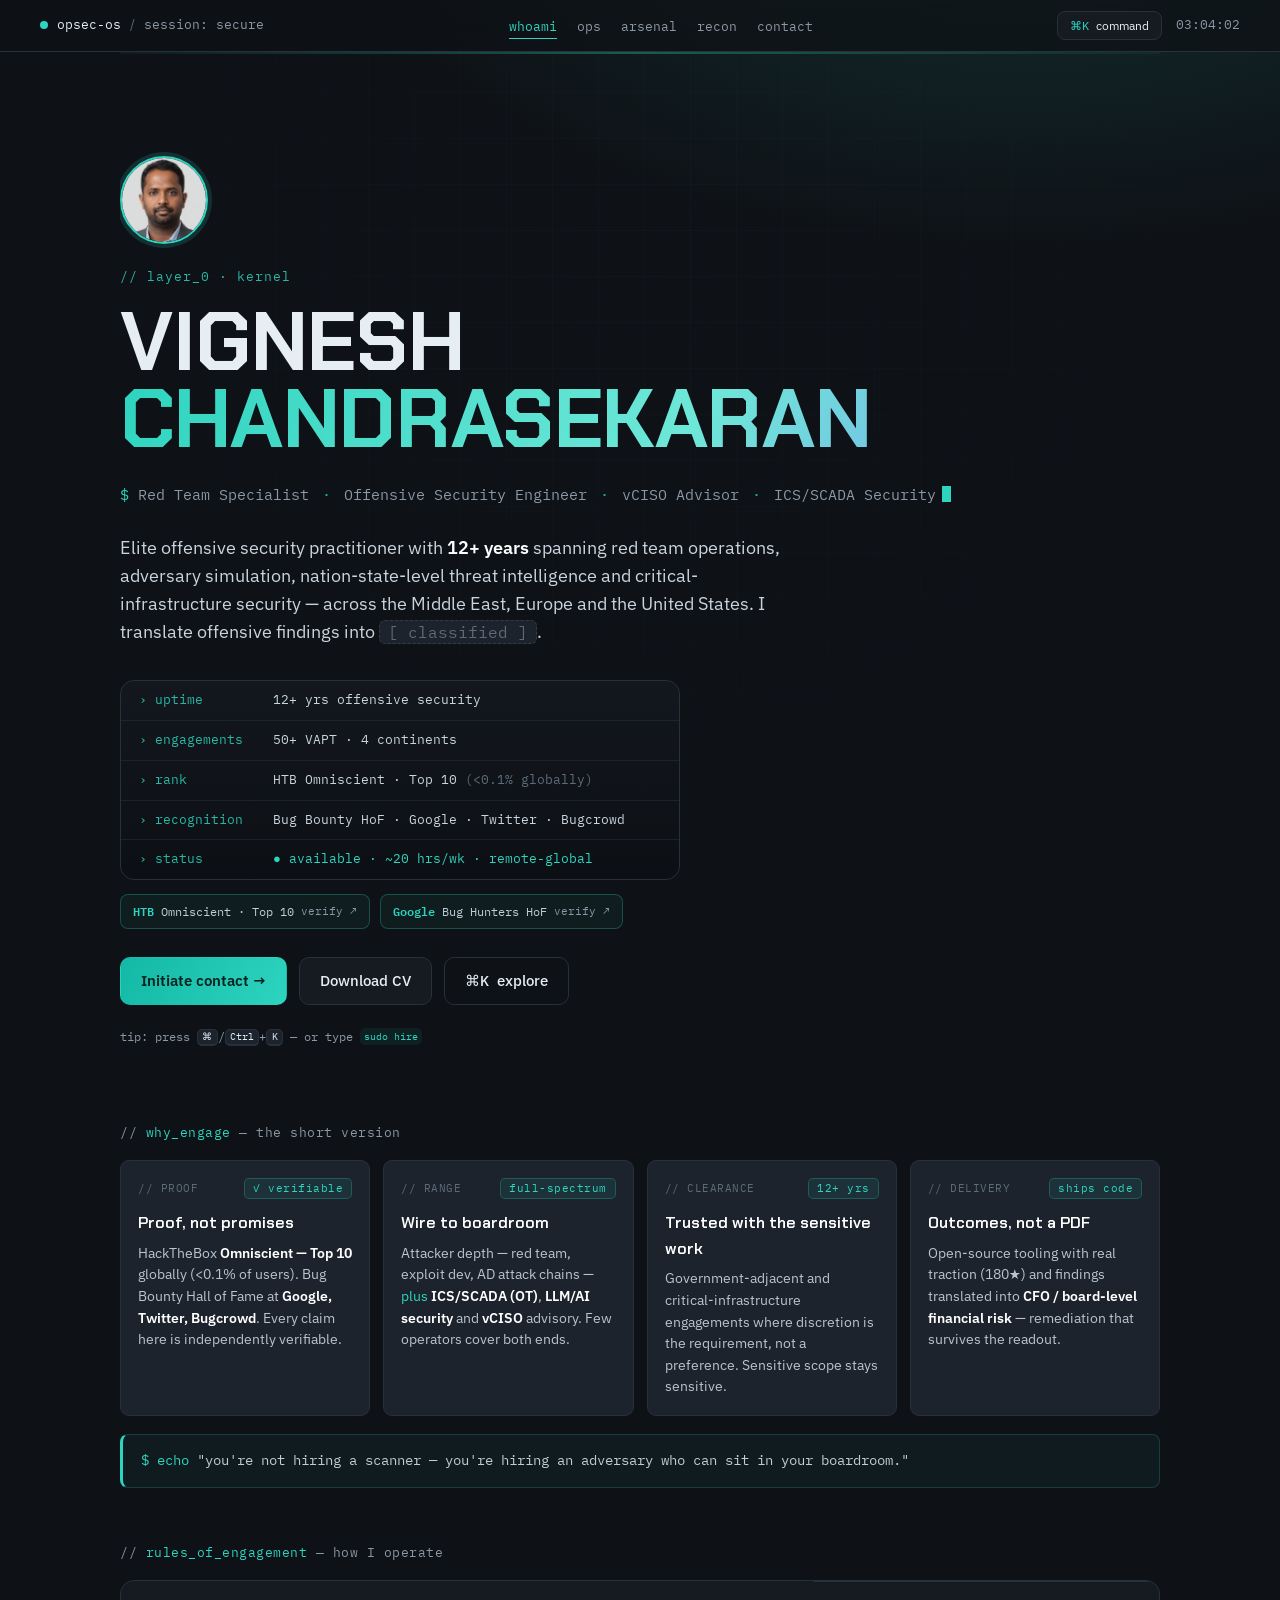
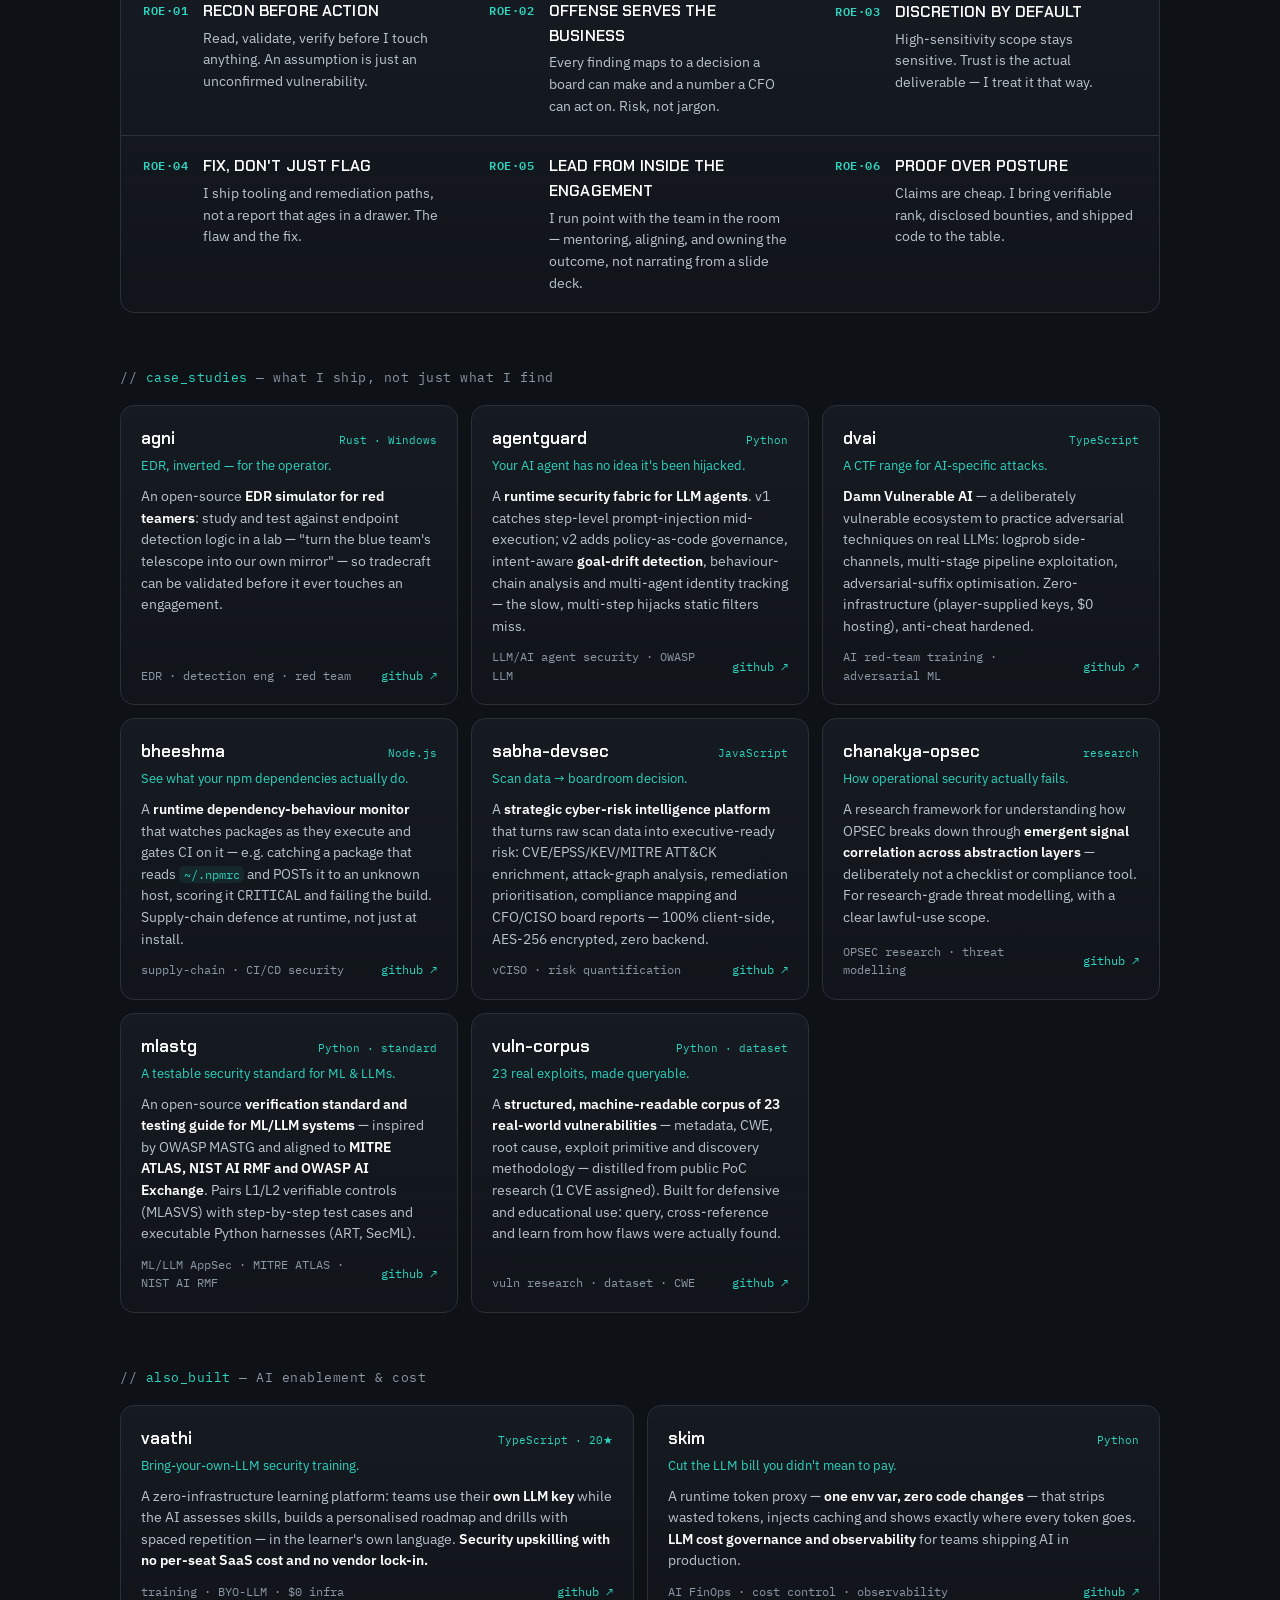
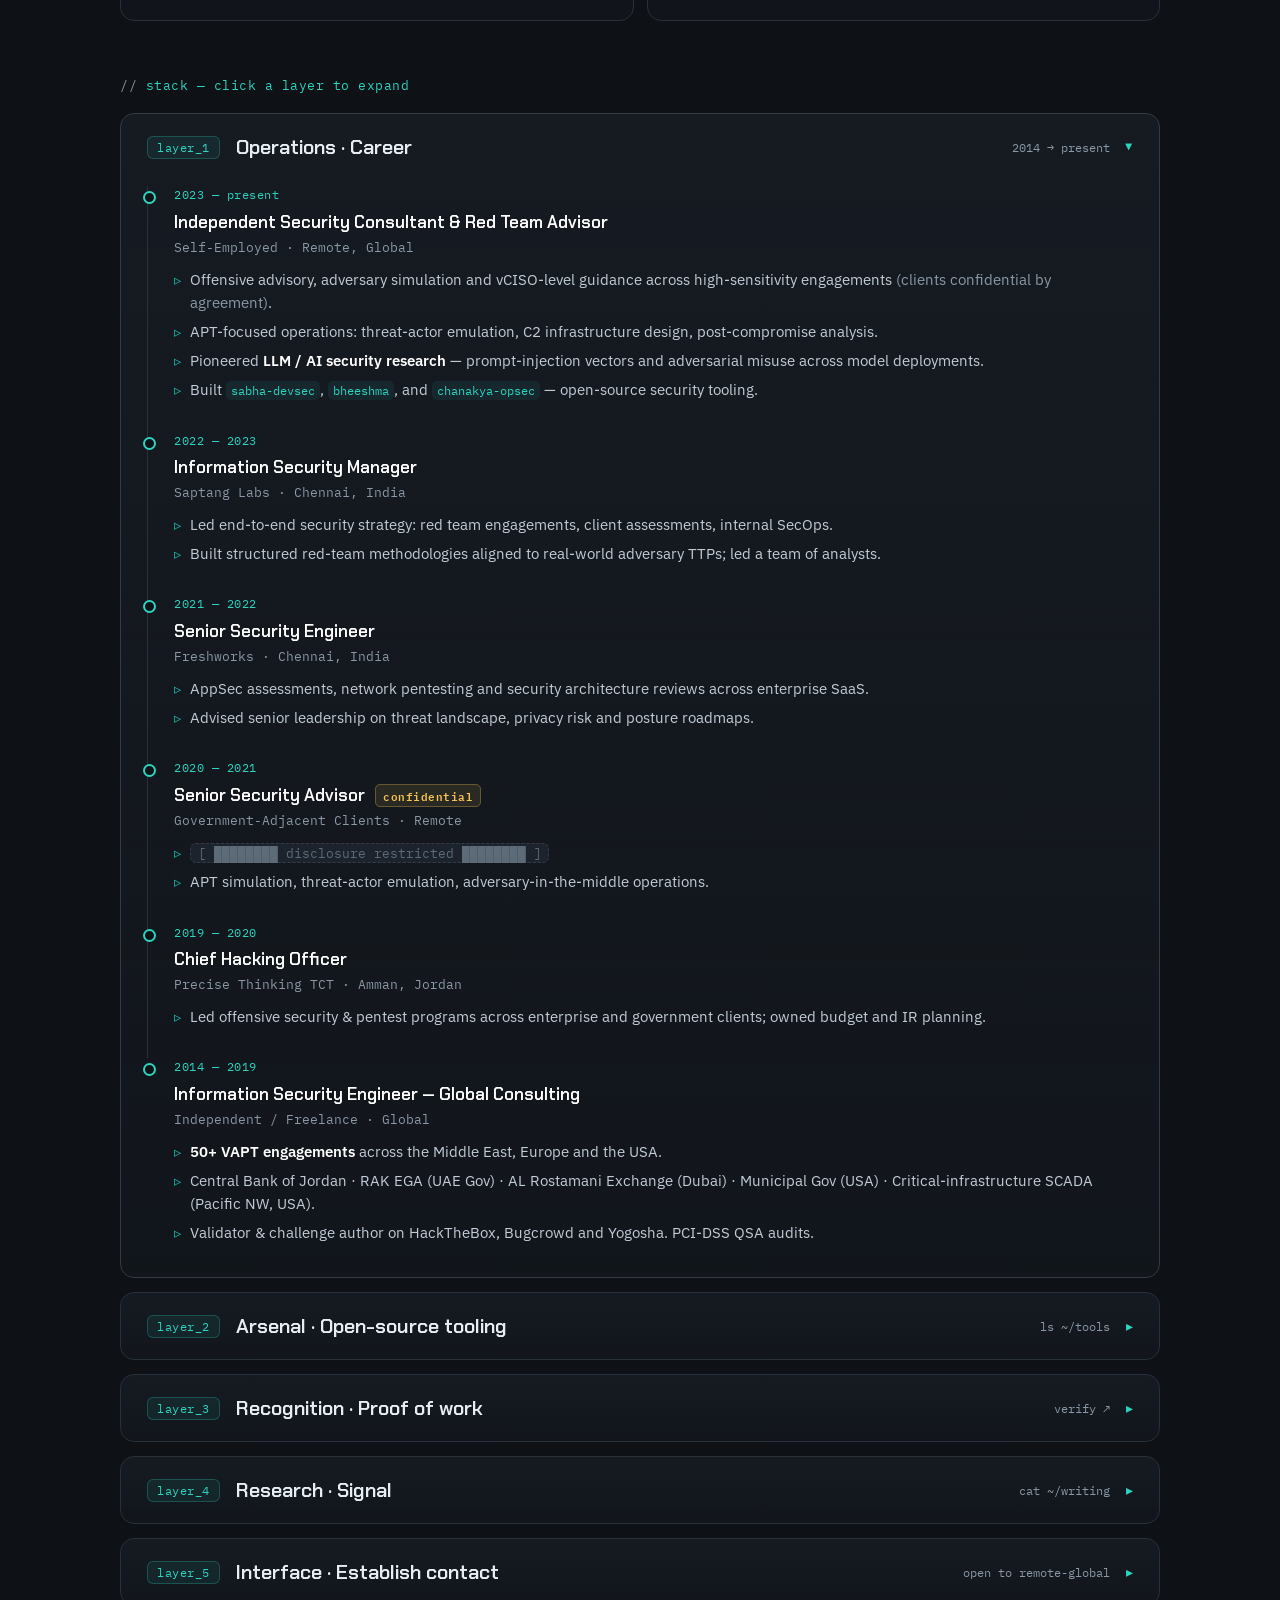
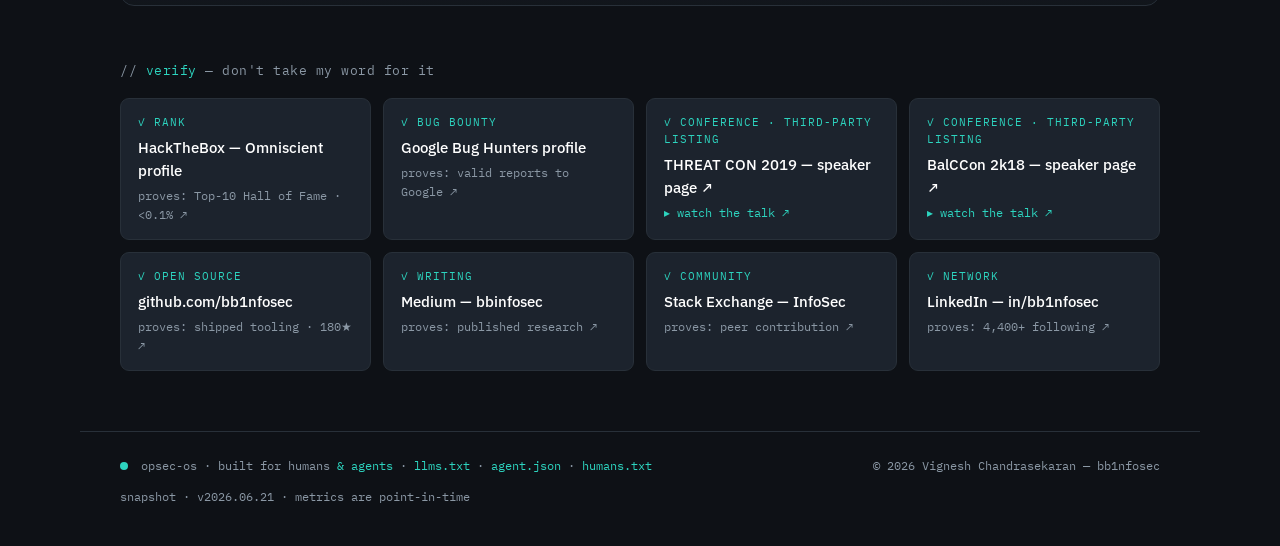
==== commit c22d24eb: "add MLASTG + vuln-corpus to project listings (index, llms.txt, agent.json) Co-Authored-By: Claude Op" ====
--- a/index.html
+++ b/index.html
@@ -292,6 +292,18 @@
         <div class="cs-tag">How operational security actually fails.</div>
         <p>A research framework for understanding how OPSEC breaks down through <strong>emergent signal correlation across abstraction layers</strong> — deliberately not a checklist or compliance tool. For research-grade threat modelling, with a clear lawful-use scope.</p>
         <div class="cs-foot"><span class="cs-theme">OPSEC research · threat modelling</span><span class="cs-link">github ↗</span></div>
+      </a>
+      <a class="cs" href="https://github.com/bb1nfosec/MLASTG" target="_blank" rel="noopener">
+        <div class="cs-head"><span class="cs-name">mlastg</span><span class="cs-lang">Python · standard</span></div>
+        <div class="cs-tag">A testable security standard for ML &amp; LLMs.</div>
+        <p>An open-source <strong>verification standard and testing guide for ML/LLM systems</strong> — inspired by OWASP MASTG and aligned to <strong>MITRE ATLAS, NIST AI RMF and OWASP AI Exchange</strong>. Pairs L1/L2 verifiable controls (MLASVS) with step-by-step test cases and executable Python harnesses (ART, SecML).</p>
+        <div class="cs-foot"><span class="cs-theme">ML/LLM AppSec · MITRE ATLAS · NIST AI RMF</span><span class="cs-link">github ↗</span></div>
+      </a>
+      <a class="cs" href="https://github.com/bb1nfosec/vuln-corpus" target="_blank" rel="noopener">
+        <div class="cs-head"><span class="cs-name">vuln-corpus</span><span class="cs-lang">Python · dataset</span></div>
+        <div class="cs-tag">23 real exploits, made queryable.</div>
+        <p>A <strong>structured, machine-readable corpus of 23 real-world vulnerabilities</strong> — metadata, CWE, root cause, exploit primitive and discovery methodology — distilled from public PoC research (1 CVE assigned). Built for defensive and educational use: query, cross-reference and learn from how flaws were actually found.</p>
+        <div class="cs-foot"><span class="cs-theme">vuln research · dataset · CWE</span><span class="cs-link">github ↗</span></div>
       </a>
     </div>
   </section>
